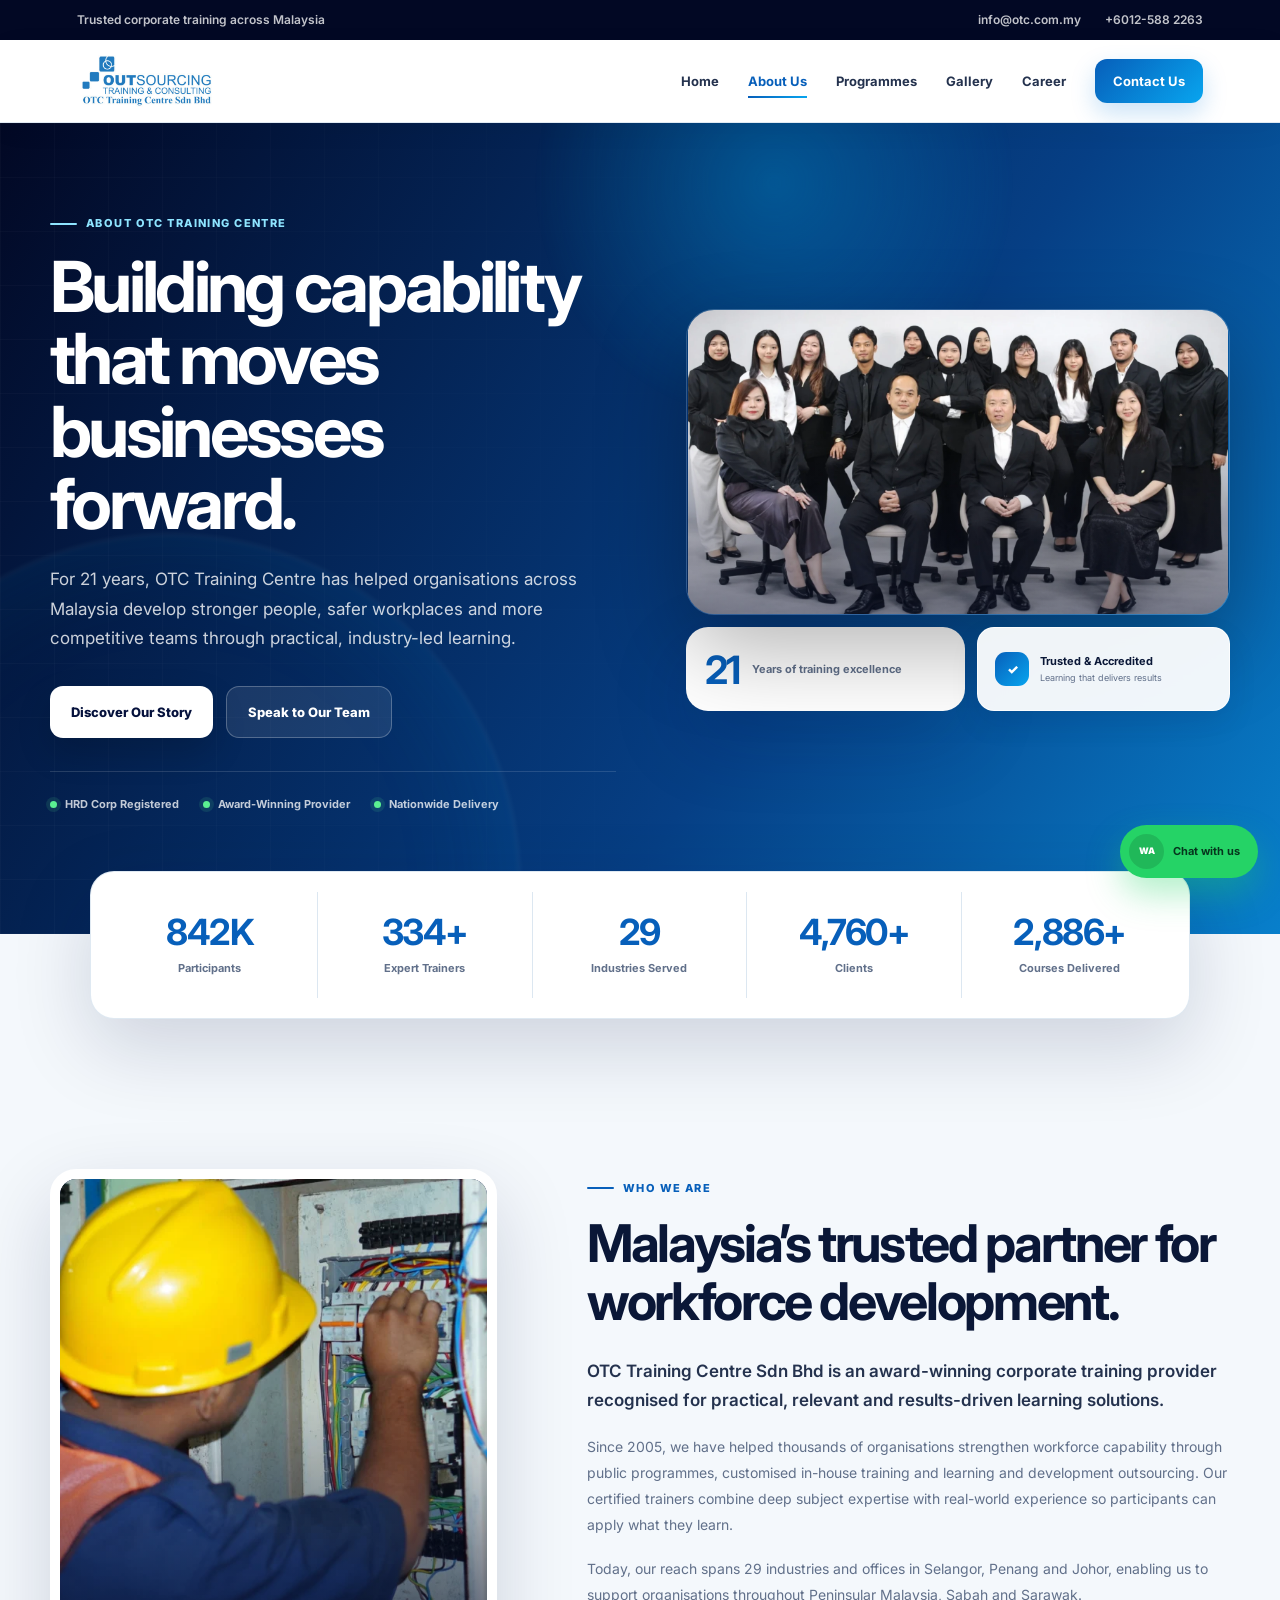
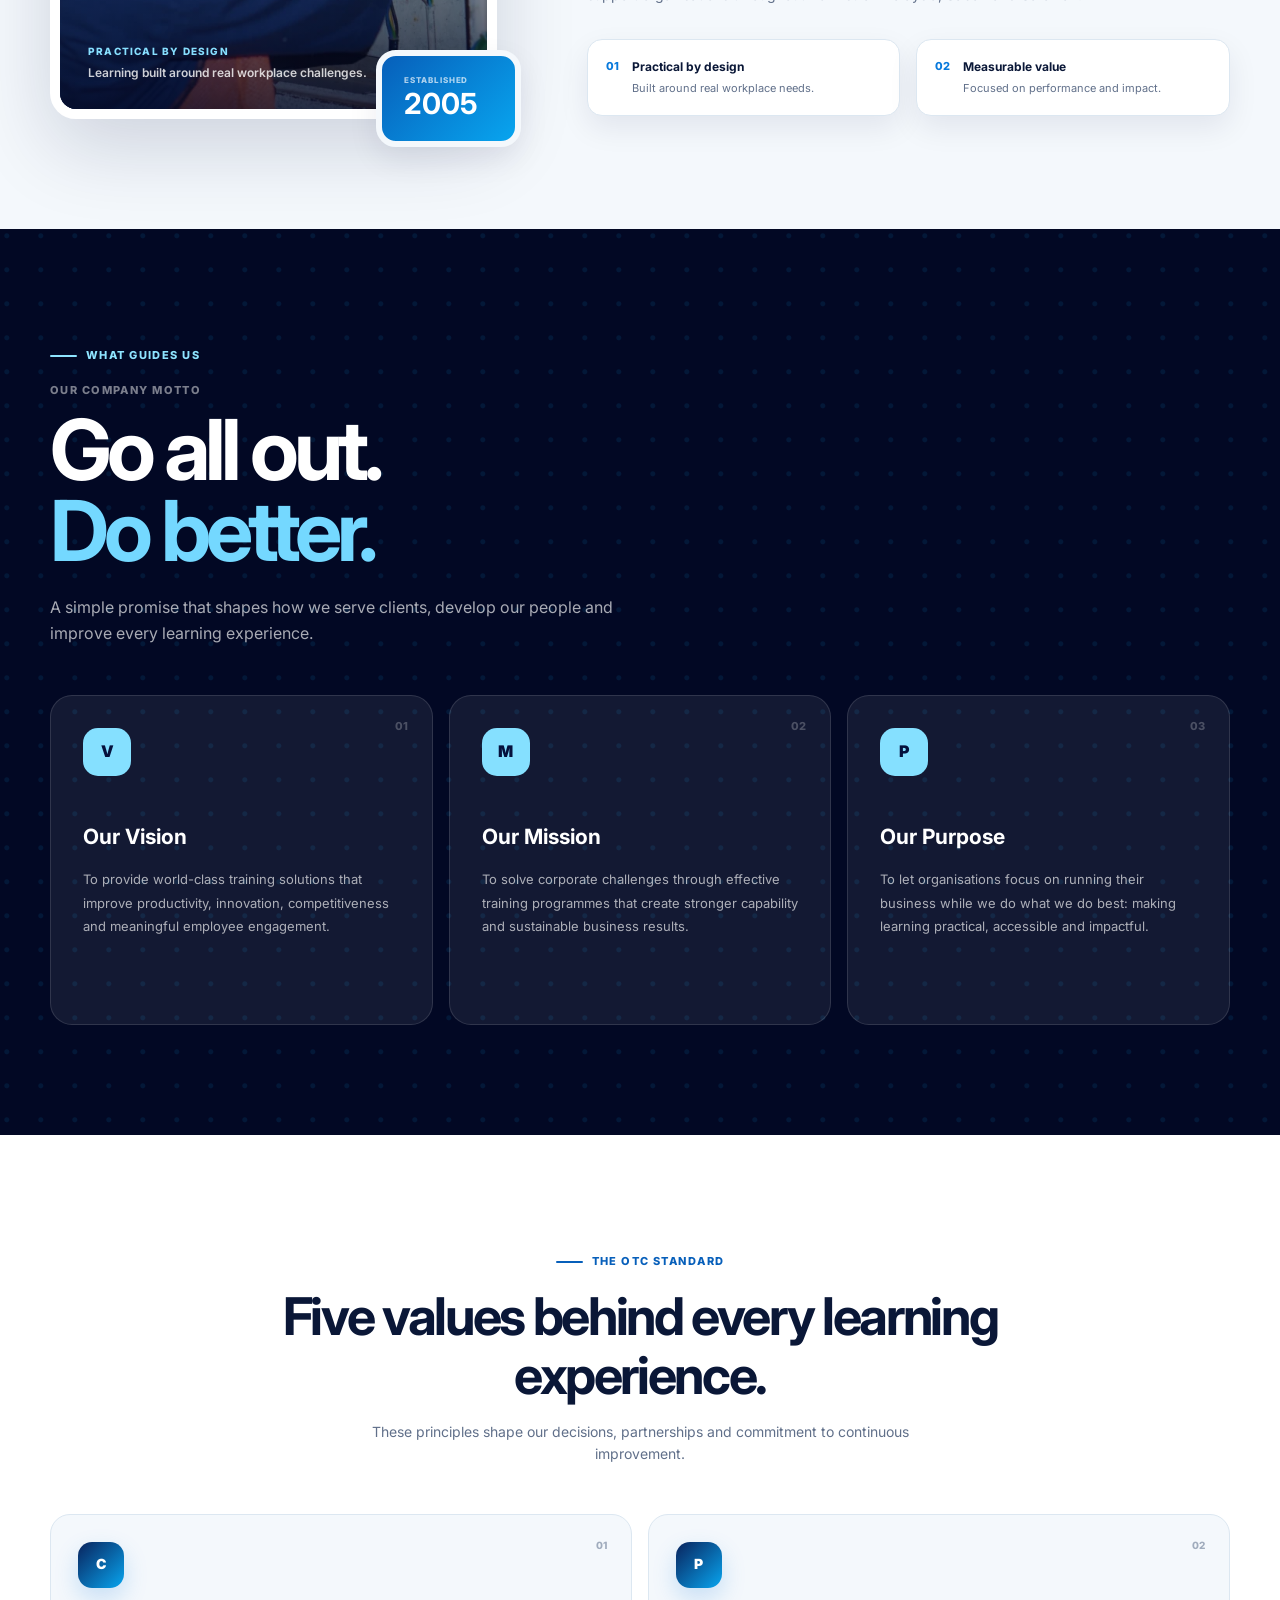
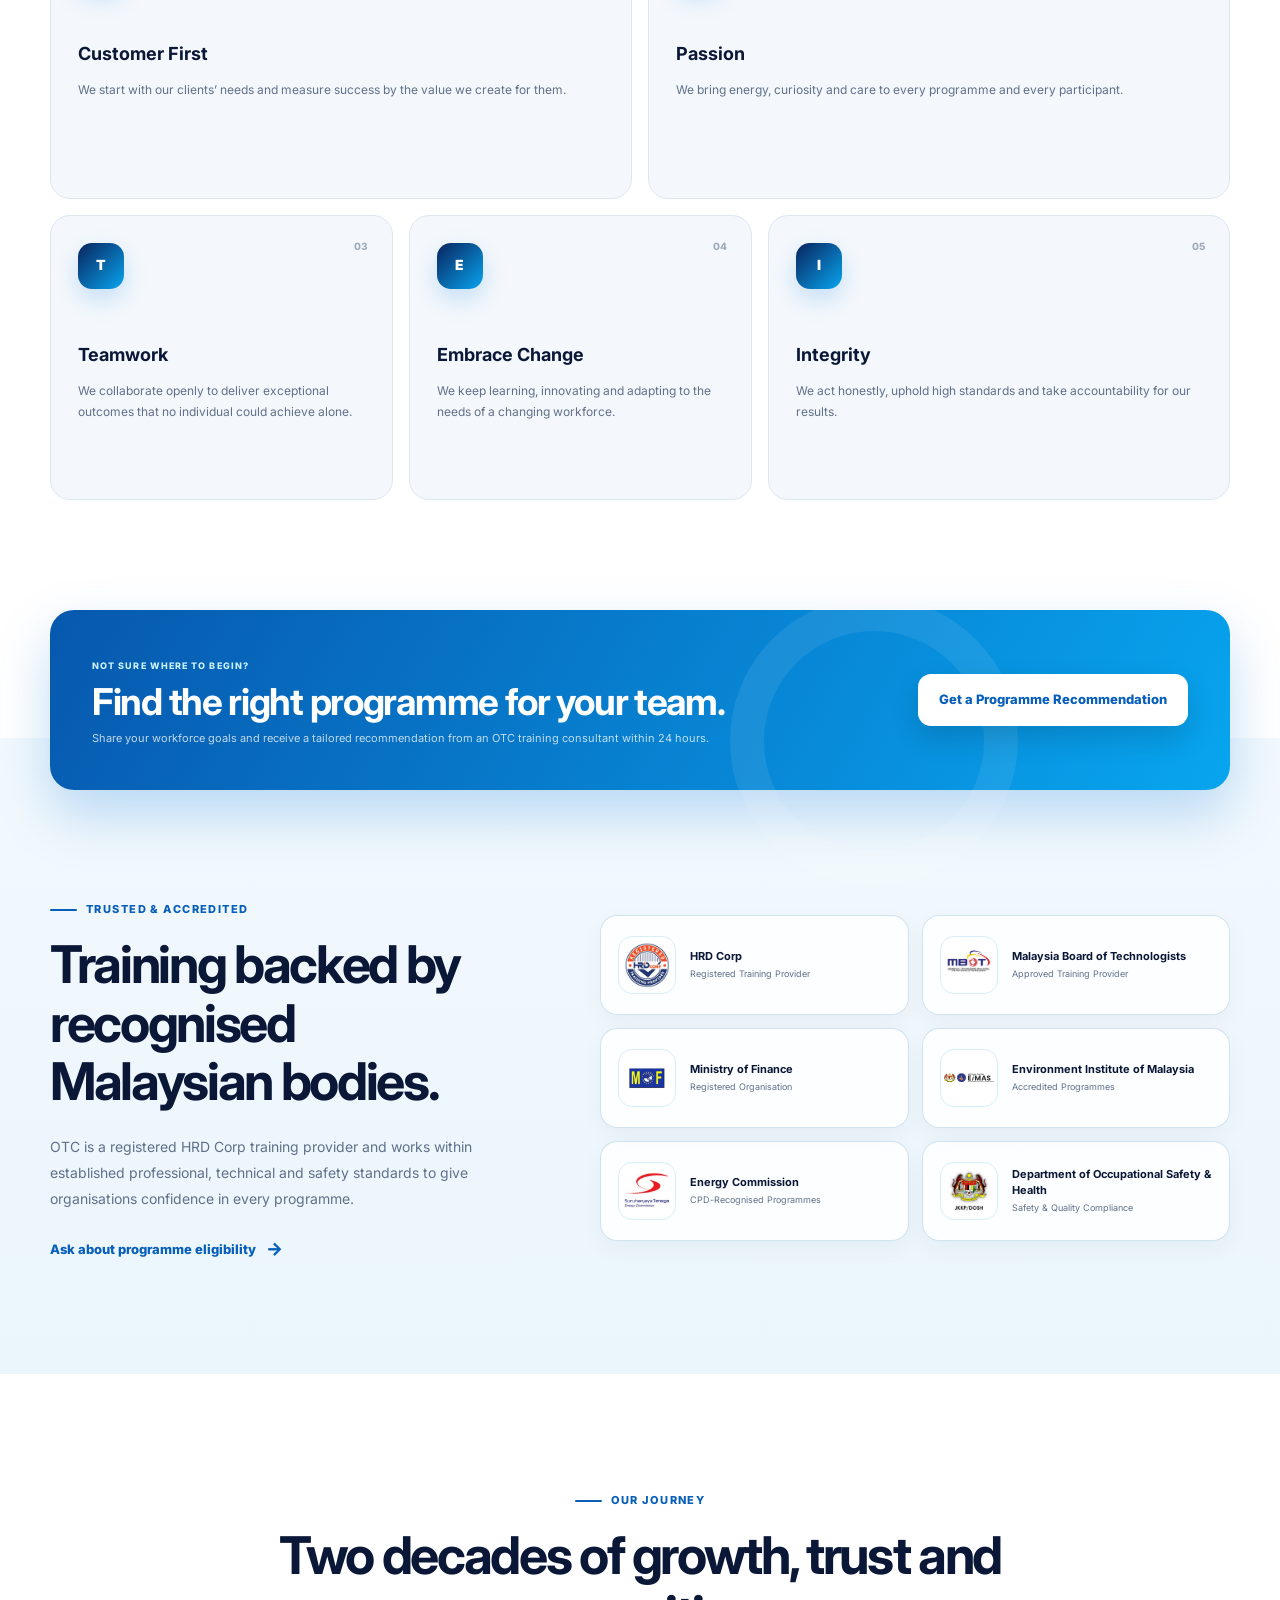
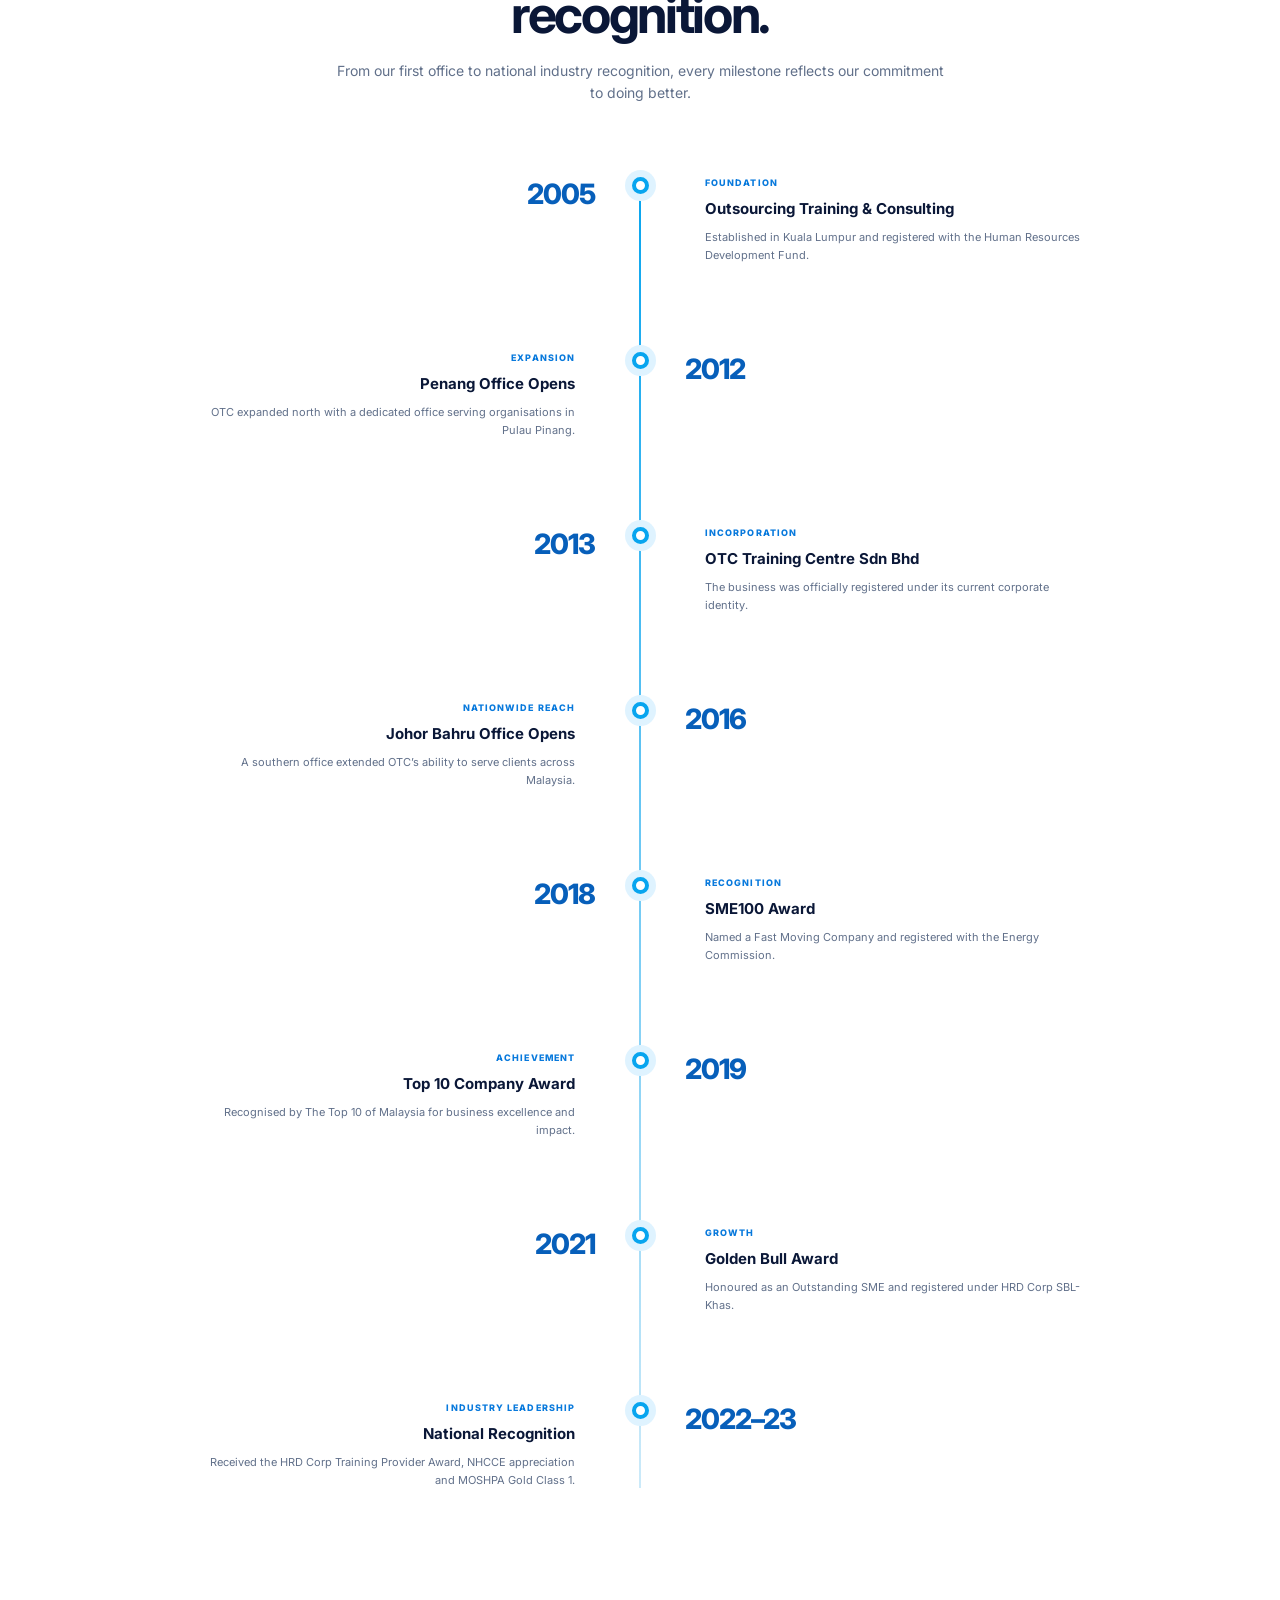
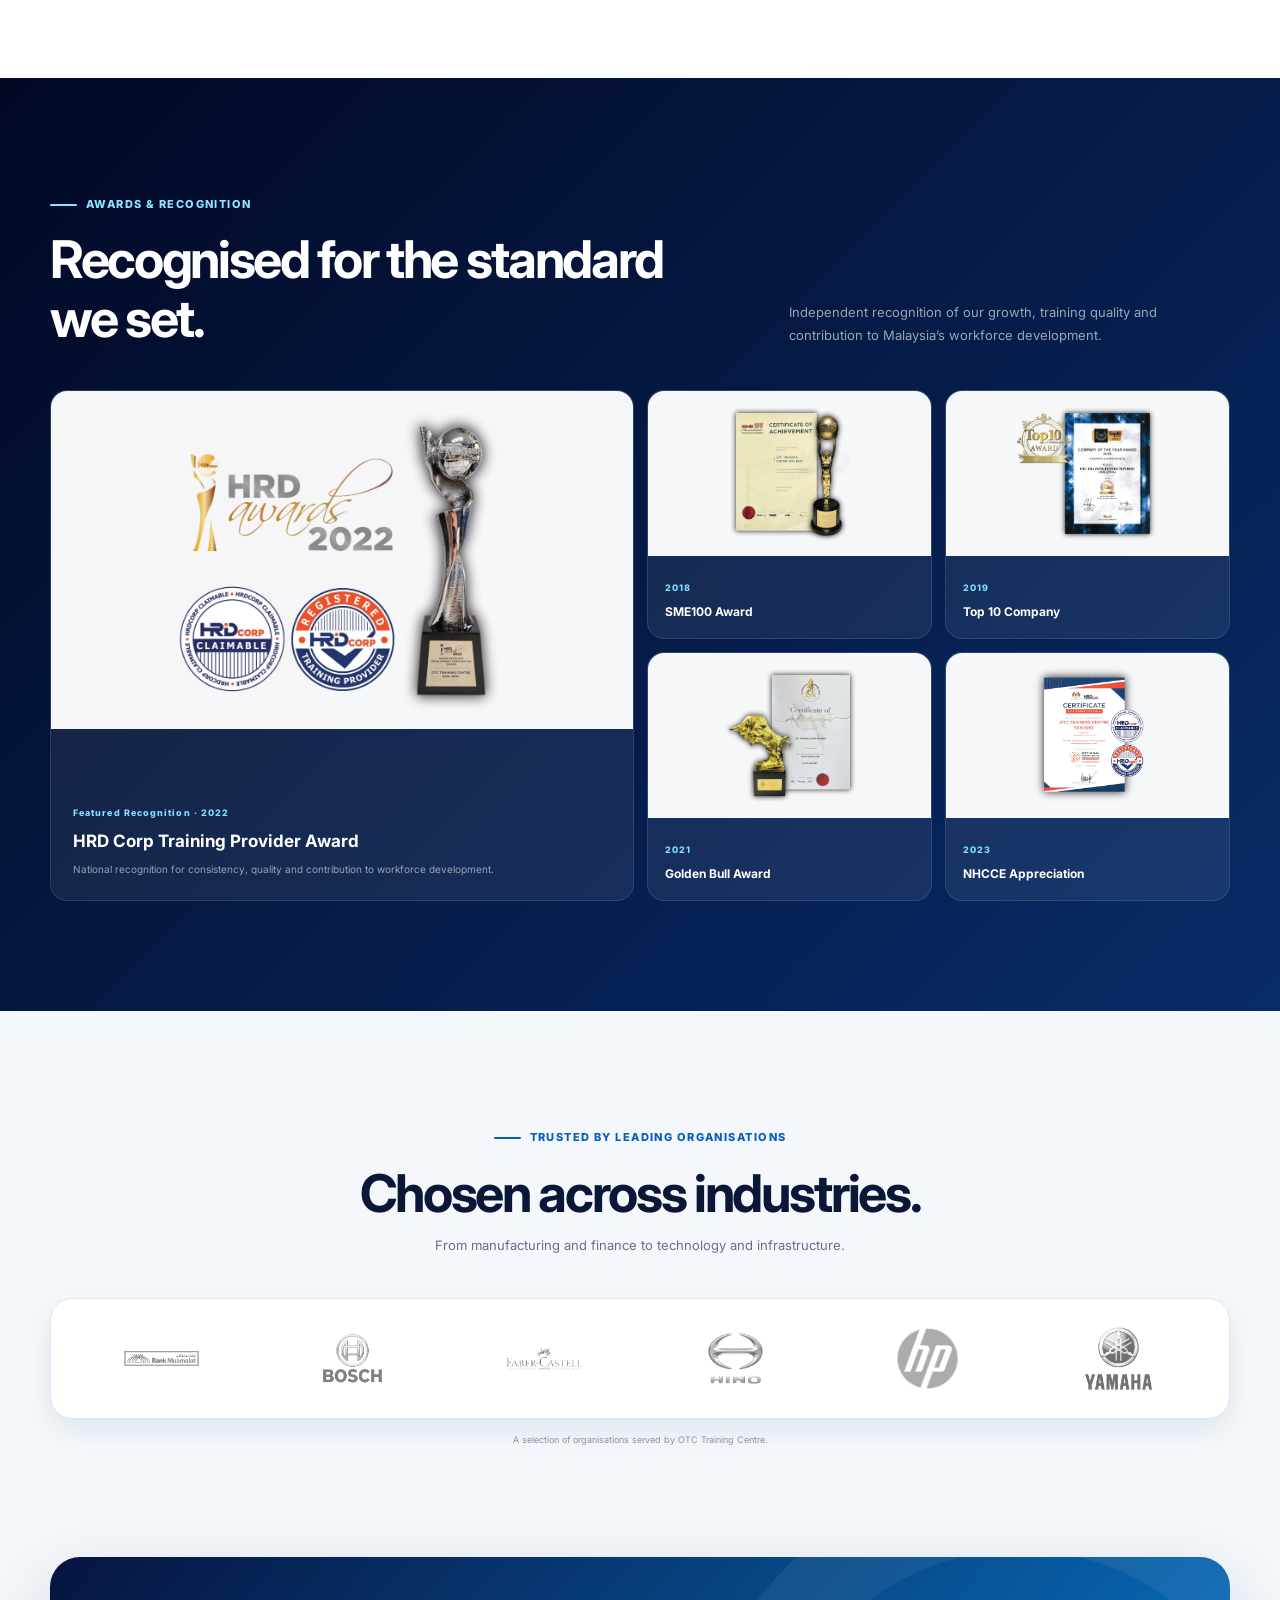
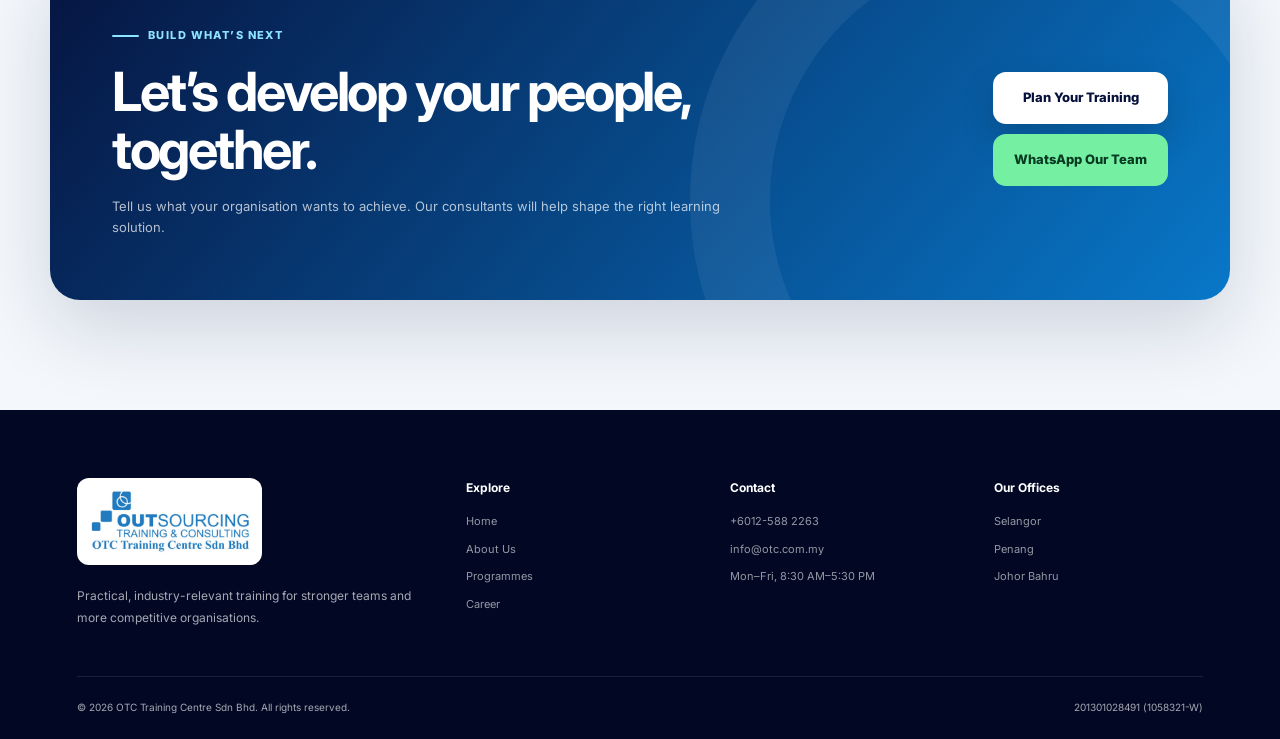
==== otc-about-page/index.html @ bb74e0a4 "Build OTC About page and upgrade Contact page" ====
<!DOCTYPE html>
<html lang="en">
<head>
  <meta charset="UTF-8" />
  <meta name="viewport" content="width=device-width, initial-scale=1.0" />
  <title>About OTC Training Centre | 21 Years of Training Excellence</title>
  <meta
    name="description"
    content="Discover OTC Training Centre Sdn Bhd, an award-winning Malaysian corporate training provider with 21 years of experience, 842K participants and HRD Corp claimable programmes."
  />
  <link rel="preconnect" href="https://fonts.googleapis.com" />
  <link rel="preconnect" href="https://fonts.gstatic.com" crossorigin />
  <link href="https://fonts.googleapis.com/css2?family=Inter:wght@400;500;600;700;800&display=swap" rel="stylesheet" />
  <link rel="stylesheet" href="style.css" />
  <script type="application/ld+json">
    {
      "@context": "https://schema.org",
      "@type": "Organization",
      "name": "OTC Training Centre Sdn Bhd",
      "url": "https://otc.com.my/",
      "email": "info@otc.com.my",
      "telephone": "+60125882263",
      "foundingDate": "2005",
      "areaServed": "Malaysia",
      "description": "Corporate training provider offering professional, technical, safety, leadership and workforce development programmes."
    }
  </script>
</head>
<body>
  <a class="skip-link" href="#main-content">Skip to main content</a>

  <header class="topbar">
    <p>Trusted corporate training across Malaysia</p>
    <div class="topbar-links">
      <a href="mailto:info@otc.com.my">info@otc.com.my</a>
      <a href="tel:+60125882263">+6012-588 2263</a>
    </div>
  </header>

  <nav class="navbar" aria-label="Primary navigation">
    <a class="brand" href="#" aria-label="OTC Training Centre home">
      <img src="assets/otc-logo.png" alt="OTC Training Centre" />
    </a>

    <button
      class="menu-toggle"
      id="menuToggle"
      type="button"
      aria-expanded="false"
      aria-controls="navLinks"
      aria-label="Open navigation"
    >
      <span></span><span></span><span></span>
    </button>

    <ul class="nav-links" id="navLinks">
      <li><a href="#">Home</a></li>
      <li><a class="active" href="#main-content">About Us</a></li>
      <li><a href="#">Programmes</a></li>
      <li><a href="#">Gallery</a></li>
      <li><a href="#">Career</a></li>
      <li><a class="nav-cta" href="../otc-contact-page/index.html">Contact Us</a></li>
    </ul>
  </nav>

  <main id="main-content">
    <section class="hero">
      <div class="hero-glow hero-glow-one"></div>
      <div class="hero-glow hero-glow-two"></div>

      <div class="hero-inner">
        <div class="hero-copy reveal">
          <span class="eyebrow eyebrow-light">About OTC Training Centre</span>
          <h1>Building capability that moves businesses forward.</h1>
          <p>
            For 21 years, OTC Training Centre has helped organisations across
            Malaysia develop stronger people, safer workplaces and more
            competitive teams through practical, industry-led learning.
          </p>
          <div class="hero-actions">
            <a class="button button-light" href="#our-story">Discover Our Story</a>
            <a class="button button-ghost" href="../otc-contact-page/index.html#contact">Speak to Our Team</a>
          </div>
          <div class="hero-trust">
            <span><i></i> HRD Corp Registered</span>
            <span><i></i> Award-Winning Provider</span>
            <span><i></i> Nationwide Delivery</span>
          </div>
        </div>

        <div class="hero-visual reveal">
          <div class="hero-image">
            <img
              src="assets/about-hero.webp"
              alt="OTC Training Centre team"
              width="1536"
              height="864"
              fetchpriority="high"
            />
          </div>
          <div class="experience-card">
            <strong>21</strong>
            <span>Years of training excellence</span>
          </div>
          <div class="quality-card">
            <span class="quality-icon" aria-hidden="true">&#10003;</span>
            <div><strong>Trusted &amp; Accredited</strong><small>Learning that delivers results</small></div>
          </div>
        </div>
      </div>
    </section>

    <section class="stats" aria-label="OTC Training Centre statistics">
      <article class="stat reveal">
        <strong data-target="842" data-suffix="K">842K</strong>
        <span>Participants</span>
      </article>
      <article class="stat reveal">
        <strong data-target="334" data-suffix="+">334+</strong>
        <span>Expert Trainers</span>
      </article>
      <article class="stat reveal">
        <strong data-target="29" data-suffix="">29</strong>
        <span>Industries Served</span>
      </article>
      <article class="stat reveal">
        <strong data-target="4760" data-suffix="+">4,760+</strong>
        <span>Clients</span>
      </article>
      <article class="stat reveal">
        <strong data-target="2886" data-suffix="+">2,886+</strong>
        <span>Courses Delivered</span>
      </article>
    </section>

    <section class="story section" id="our-story">
      <div class="section-shell story-grid">
        <div class="story-visual reveal">
          <figure class="story-photo">
            <img
              src="assets/training-practical.webp"
              alt="Practical technical learning in an industrial electrical environment"
              width="1024"
              height="683"
              loading="lazy"
              decoding="async"
            />
            <figcaption>
              <span>Practical by design</span>
              Learning built around real workplace challenges.
            </figcaption>
          </figure>
          <div class="story-since">
            <span>Established</span>
            <strong>2005</strong>
          </div>
        </div>

        <div class="story-copy reveal">
          <span class="eyebrow">Who we are</span>
          <h2>Malaysia&rsquo;s trusted partner for workforce development.</h2>
          <p class="lead">
            OTC Training Centre Sdn Bhd is an award-winning corporate training
            provider recognised for practical, relevant and results-driven
            learning solutions.
          </p>
          <p>
            Since 2005, we have helped thousands of organisations strengthen
            workforce capability through public programmes, customised
            in-house training and learning and development outsourcing.
            Our certified trainers combine deep subject expertise with
            real-world experience so participants can apply what they learn.
          </p>
          <p>
            Today, our reach spans 29 industries and offices in Selangor,
            Penang and Johor, enabling us to support organisations throughout
            Peninsular Malaysia, Sabah and Sarawak.
          </p>
          <div class="story-points">
            <div><span>01</span><p><strong>Practical by design</strong>Built around real workplace needs.</p></div>
            <div><span>02</span><p><strong>Measurable value</strong>Focused on performance and impact.</p></div>
          </div>
        </div>
      </div>
    </section>

    <section class="purpose section">
      <div class="purpose-pattern"></div>
      <div class="section-shell">
        <div class="purpose-heading reveal">
          <span class="eyebrow eyebrow-light">What guides us</span>
          <p class="motto-label">Our company motto</p>
          <h2>Go all out.<br /><span>Do better.</span></h2>
          <p>
            A simple promise that shapes how we serve clients, develop our
            people and improve every learning experience.
          </p>
        </div>

        <div class="purpose-cards">
          <article class="purpose-card reveal">
            <span class="purpose-number">01</span>
            <div class="purpose-icon">V</div>
            <h3>Our Vision</h3>
            <p>
              To provide world-class training solutions that improve
              productivity, innovation, competitiveness and meaningful
              employee engagement.
            </p>
          </article>
          <article class="purpose-card reveal">
            <span class="purpose-number">02</span>
            <div class="purpose-icon">M</div>
            <h3>Our Mission</h3>
            <p>
              To solve corporate challenges through effective training
              programmes that create stronger capability and sustainable
              business results.
            </p>
          </article>
          <article class="purpose-card reveal">
            <span class="purpose-number">03</span>
            <div class="purpose-icon">P</div>
            <h3>Our Purpose</h3>
            <p>
              To let organisations focus on running their business while we
              do what we do best: making learning practical, accessible and
              impactful.
            </p>
          </article>
        </div>
      </div>
    </section>

    <section class="values section">
      <div class="section-shell">
        <div class="section-heading reveal">
          <span class="eyebrow">The OTC standard</span>
          <h2>Five values behind every learning experience.</h2>
          <p>These principles shape our decisions, partnerships and commitment to continuous improvement.</p>
        </div>

        <div class="values-grid">
          <article class="value-card reveal">
            <span class="value-index">01</span>
            <div class="value-symbol">C</div>
            <h3>Customer First</h3>
            <p>We start with our clients&rsquo; needs and measure success by the value we create for them.</p>
          </article>
          <article class="value-card reveal">
            <span class="value-index">02</span>
            <div class="value-symbol">P</div>
            <h3>Passion</h3>
            <p>We bring energy, curiosity and care to every programme and every participant.</p>
          </article>
          <article class="value-card reveal">
            <span class="value-index">03</span>
            <div class="value-symbol">T</div>
            <h3>Teamwork</h3>
            <p>We collaborate openly to deliver exceptional outcomes that no individual could achieve alone.</p>
          </article>
          <article class="value-card reveal">
            <span class="value-index">04</span>
            <div class="value-symbol">E</div>
            <h3>Embrace Change</h3>
            <p>We keep learning, innovating and adapting to the needs of a changing workforce.</p>
          </article>
          <article class="value-card reveal">
            <span class="value-index">05</span>
            <div class="value-symbol">I</div>
            <h3>Integrity</h3>
            <p>We act honestly, uphold high standards and take accountability for our results.</p>
          </article>
        </div>
      </div>
    </section>

    <section class="mid-cta">
      <div class="section-shell mid-cta-inner reveal">
        <div class="mid-cta-copy">
          <span class="mid-cta-kicker">Not sure where to begin?</span>
          <h2>Find the right programme for your team.</h2>
          <p>Share your workforce goals and receive a tailored recommendation from an OTC training consultant within 24 hours.</p>
        </div>
        <a class="button button-blue" href="../otc-contact-page/index.html#contact">Get a Programme Recommendation</a>
      </div>
    </section>

    <section class="accreditations section">
      <div class="section-shell accreditation-grid">
        <div class="accreditation-copy reveal">
          <span class="eyebrow">Trusted &amp; accredited</span>
          <h2>Training backed by recognised Malaysian bodies.</h2>
          <p>
            OTC is a registered HRD Corp training provider and works within
            established professional, technical and safety standards to give
            organisations confidence in every programme.
          </p>
          <a class="text-link" href="../otc-contact-page/index.html#contact">Ask about programme eligibility <span>&rarr;</span></a>
        </div>

        <div class="accreditation-list reveal">
          <article><img src="assets/accreditation-2.jpeg" alt="HRD Corp Registered Training Provider" width="150" height="150" loading="lazy" /><div><strong>HRD Corp</strong><small>Registered Training Provider</small></div></article>
          <article><img src="assets/accreditation-1.png" alt="Malaysia Board of Technologists" width="225" height="225" loading="lazy" /><div><strong>Malaysia Board of Technologists</strong><small>Approved Training Provider</small></div></article>
          <article><img src="assets/accreditation-mof.jpg" alt="Ministry of Finance Malaysia" width="300" height="300" loading="lazy" /><div><strong>Ministry of Finance</strong><small>Registered Organisation</small></div></article>
          <article><img src="assets/accreditation-eimas.svg" alt="Environment Institute of Malaysia" width="540" height="130" loading="lazy" /><div><strong>Environment Institute of Malaysia</strong><small>Accredited Programmes</small></div></article>
          <article><img src="assets/accreditation-4.png" alt="Suruhanjaya Tenaga Energy Commission" width="150" height="150" loading="lazy" /><div><strong>Energy Commission</strong><small>CPD-Recognised Programmes</small></div></article>
          <article><img src="assets/accreditation-5.jpeg" alt="Department of Occupational Safety and Health" width="180" height="180" loading="lazy" /><div><strong>Department of Occupational Safety &amp; Health</strong><small>Safety &amp; Quality Compliance</small></div></article>
        </div>
      </div>
    </section>

    <section class="timeline-section section">
      <div class="section-shell">
        <div class="section-heading reveal">
          <span class="eyebrow">Our journey</span>
          <h2>Two decades of growth, trust and recognition.</h2>
          <p>From our first office to national industry recognition, every milestone reflects our commitment to doing better.</p>
        </div>

        <div class="timeline">
          <article class="timeline-item reveal">
            <div class="timeline-year">2005</div>
            <div class="timeline-dot"></div>
            <div class="timeline-card"><span>Foundation</span><h3>Outsourcing Training &amp; Consulting</h3><p>Established in Kuala Lumpur and registered with the Human Resources Development Fund.</p></div>
          </article>
          <article class="timeline-item reveal">
            <div class="timeline-year">2012</div>
            <div class="timeline-dot"></div>
            <div class="timeline-card"><span>Expansion</span><h3>Penang Office Opens</h3><p>OTC expanded north with a dedicated office serving organisations in Pulau Pinang.</p></div>
          </article>
          <article class="timeline-item reveal">
            <div class="timeline-year">2013</div>
            <div class="timeline-dot"></div>
            <div class="timeline-card"><span>Incorporation</span><h3>OTC Training Centre Sdn Bhd</h3><p>The business was officially registered under its current corporate identity.</p></div>
          </article>
          <article class="timeline-item reveal">
            <div class="timeline-year">2016</div>
            <div class="timeline-dot"></div>
            <div class="timeline-card"><span>Nationwide Reach</span><h3>Johor Bahru Office Opens</h3><p>A southern office extended OTC&rsquo;s ability to serve clients across Malaysia.</p></div>
          </article>
          <article class="timeline-item reveal">
            <div class="timeline-year">2018</div>
            <div class="timeline-dot"></div>
            <div class="timeline-card"><span>Recognition</span><h3>SME100 Award</h3><p>Named a Fast Moving Company and registered with the Energy Commission.</p></div>
          </article>
          <article class="timeline-item reveal">
            <div class="timeline-year">2019</div>
            <div class="timeline-dot"></div>
            <div class="timeline-card"><span>Achievement</span><h3>Top 10 Company Award</h3><p>Recognised by The Top 10 of Malaysia for business excellence and impact.</p></div>
          </article>
          <article class="timeline-item reveal">
            <div class="timeline-year">2021</div>
            <div class="timeline-dot"></div>
            <div class="timeline-card"><span>Growth</span><h3>Golden Bull Award</h3><p>Honoured as an Outstanding SME and registered under HRD Corp SBL-Khas.</p></div>
          </article>
          <article class="timeline-item reveal">
            <div class="timeline-year">2022–23</div>
            <div class="timeline-dot"></div>
            <div class="timeline-card"><span>Industry Leadership</span><h3>National Recognition</h3><p>Received the HRD Corp Training Provider Award, NHCCE appreciation and MOSHPA Gold Class 1.</p></div>
          </article>
        </div>
      </div>
    </section>

    <section class="awards section">
      <div class="section-shell">
        <div class="awards-heading reveal">
          <div>
            <span class="eyebrow eyebrow-light">Awards &amp; recognition</span>
            <h2>Recognised for the standard we set.</h2>
          </div>
          <p>Independent recognition of our growth, training quality and contribution to Malaysia&rsquo;s workforce development.</p>
        </div>

        <div class="awards-grid">
          <article class="award-card award-featured reveal"><img src="assets/award-hrd.webp" alt="HRD Corp Training Provider Award received by OTC in 2022" width="768" height="721" loading="lazy" decoding="async" /><div><span>Featured Recognition · 2022</span><h3>HRD Corp Training Provider Award</h3><p>National recognition for consistency, quality and contribution to workforce development.</p></div></article>
          <article class="award-card reveal"><img src="assets/award-sme100.webp" alt="SME100 Award received by OTC in 2018" width="768" height="756" loading="lazy" decoding="async" /><div><span>2018</span><h3>SME100 Award</h3></div></article>
          <article class="award-card reveal"><img src="assets/award-top10.webp" alt="Top 10 Company of the Year Award received by OTC in 2019" width="768" height="743" loading="lazy" decoding="async" /><div><span>2019</span><h3>Top 10 Company</h3></div></article>
          <article class="award-card reveal"><img src="assets/award-golden-bull.webp" alt="Golden Bull Award received by OTC in 2021" width="768" height="761" loading="lazy" decoding="async" /><div><span>2021</span><h3>Golden Bull Award</h3></div></article>
          <article class="award-card reveal"><img src="assets/award-appreciation.webp" alt="HRD Corp Certificate of Appreciation received by OTC in 2023" width="768" height="768" loading="lazy" decoding="async" /><div><span>2023</span><h3>NHCCE Appreciation</h3></div></article>
        </div>
      </div>
    </section>

    <section class="clients section">
      <div class="section-shell">
        <div class="client-heading reveal">
          <span class="eyebrow">Trusted by leading organisations</span>
          <h2>Chosen across industries.</h2>
          <p>From manufacturing and finance to technology and infrastructure.</p>
        </div>
        <div class="client-logos reveal">
          <img src="assets/client-bank-muamalat.png" alt="Bank Muamalat" loading="lazy" />
          <img src="assets/client-bosch.png" alt="Bosch" loading="lazy" />
          <img src="assets/client-faber-castell.png" alt="Faber-Castell" loading="lazy" />
          <img src="assets/client-hino.png" alt="Hino" loading="lazy" />
          <img src="assets/client-hp.png" alt="HP" loading="lazy" />
          <img src="assets/client-yamaha.png" alt="Yamaha" loading="lazy" />
        </div>
        <p class="client-note">A selection of organisations served by OTC Training Centre.</p>
      </div>
    </section>

    <section class="cta section">
      <div class="section-shell">
        <div class="cta-card reveal">
          <div>
            <span class="eyebrow eyebrow-light">Build what&rsquo;s next</span>
            <h2>Let&rsquo;s develop your people, together.</h2>
            <p>Tell us what your organisation wants to achieve. Our consultants will help shape the right learning solution.</p>
          </div>
          <div class="cta-actions">
            <a class="button button-light" href="../otc-contact-page/index.html#contact">Plan Your Training</a>
            <a class="button button-whatsapp" href="https://wa.me/60125882263?text=Hi%20OTC%2C%20I%20would%20like%20to%20discuss%20training%20for%20my%20team." target="_blank" rel="noopener noreferrer">WhatsApp Our Team</a>
          </div>
        </div>
      </div>
    </section>
  </main>

  <footer class="footer">
    <div class="footer-main">
      <div class="footer-brand">
        <img src="assets/otc-logo.png" alt="OTC Training Centre" />
        <p>Practical, industry-relevant training for stronger teams and more competitive organisations.</p>
      </div>
      <div class="footer-column"><h3>Explore</h3><a href="#">Home</a><a href="#our-story">About Us</a><a href="#">Programmes</a><a href="#">Career</a></div>
      <div class="footer-column"><h3>Contact</h3><a href="tel:+60125882263">+6012-588 2263</a><a href="mailto:info@otc.com.my">info@otc.com.my</a><p>Mon–Fri, 8:30 AM–5:30 PM</p></div>
      <div class="footer-column"><h3>Our Offices</h3><p>Selangor</p><p>Penang</p><p>Johor Bahru</p></div>
    </div>
    <div class="footer-bottom">
      <p>&copy; <span id="currentYear"></span> OTC Training Centre Sdn Bhd. All rights reserved.</p>
      <p>201301028491 (1058321-W)</p>
    </div>
  </footer>

  <a
    class="floating-whatsapp"
    href="https://wa.me/60125882263?text=Hi%20OTC%2C%20I%20would%20like%20to%20learn%20more%20about%20your%20training%20programmes."
    target="_blank"
    rel="noopener noreferrer"
    aria-label="Chat with OTC Training Centre on WhatsApp"
  >
    <span aria-hidden="true">WA</span>
    <strong>Chat with us</strong>
  </a>

  <button
    class="back-to-top"
    id="backToTop"
    type="button"
    aria-label="Back to top"
    title="Back to top"
  >
    <span aria-hidden="true">&uarr;</span>
    <strong>Back to top</strong>
  </button>

  <script src="script.js"></script>
</body>
</html>
---- otc-about-page/style.css ----
:root {
  --navy-950: #020824;
  --navy-900: #05113c;
  --navy-800: #09235d;
  --blue-700: #075fba;
  --blue-600: #0879dc;
  --blue-500: #08a5ef;
  --blue-100: #dff3ff;
  --blue-50: #eff9ff;
  --ink: #0a1737;
  --muted: #61708a;
  --line: #dce7f1;
  --surface: #f4f8fc;
  --white: #ffffff;
  --green: #25d366;
  --shadow-sm: 0 12px 30px rgba(5, 17, 60, 0.08);
  --shadow-lg: 0 28px 80px rgba(5, 17, 60, 0.16);
  --radius-sm: 14px;
  --radius-md: 22px;
  --radius-lg: 32px;
}

* { box-sizing: border-box; margin: 0; padding: 0; }
html { scroll-behavior: smooth; scroll-padding-top: 92px; }
body { min-height: 100vh; overflow-x: hidden; color: var(--ink); background: var(--surface); font-family: "Inter", Arial, sans-serif; line-height: 1.6; }
img { display: block; max-width: 100%; }
a { color: inherit; }
button { font: inherit; }
::selection { color: var(--white); background: var(--blue-600); }
:focus-visible { outline: 3px solid rgba(8, 165, 239, 0.55); outline-offset: 3px; }

.skip-link { position: fixed; top: 10px; left: 10px; z-index: 999; padding: 10px 14px; color: var(--white); background: var(--navy-900); border-radius: 10px; text-decoration: none; transform: translateY(-150%); }
.skip-link:focus { transform: translateY(0); }
.section { padding: 110px 20px; }
.section-shell { width: min(1180px, 100%); margin: 0 auto; }

.topbar { min-height: 40px; padding: 8px max(6vw, 20px); display: flex; align-items: center; justify-content: space-between; gap: 20px; color: rgba(255,255,255,.76); background: var(--navy-950); font-size: 12px; font-weight: 600; }
.topbar-links { display: flex; gap: 24px; }
.topbar a { text-decoration: none; transition: color .2s ease; }
.topbar a:hover { color: #7ddcff; }

.navbar { position: sticky; top: 0; z-index: 100; min-height: 82px; padding: 12px max(6vw, 20px); display: flex; align-items: center; justify-content: space-between; background: rgba(255,255,255,.94); border-bottom: 1px solid rgba(220,231,241,.85); box-shadow: 0 7px 30px rgba(5,17,60,.04); backdrop-filter: blur(18px); }
.brand { flex: 0 0 auto; width: 176px; }
.brand img { width: 100%; height: 58px; object-fit: contain; object-position: left center; }
.nav-links { display: flex; align-items: center; gap: 29px; list-style: none; }
.nav-links a { position: relative; color: #24324e; font-size: 13px; font-weight: 700; text-decoration: none; transition: color .2s ease; }
.nav-links a:not(.nav-cta)::after { content: ""; position: absolute; right: 0; bottom: -9px; left: 0; height: 2px; background: linear-gradient(90deg, var(--blue-700), var(--blue-500)); transform: scaleX(0); transition: transform .22s ease; }
.nav-links a:hover, .nav-links a.active { color: var(--blue-700); }
.nav-links a:hover::after, .nav-links a.active::after { transform: scaleX(1); }
.nav-links .nav-cta { min-height: 44px; padding: 11px 18px; display: inline-flex; align-items: center; color: var(--white); background: linear-gradient(135deg, var(--blue-700), var(--blue-500)); border-radius: 12px; box-shadow: 0 10px 24px rgba(8,121,220,.22); }
.menu-toggle { display: none; width: 45px; height: 45px; padding: 10px; background: var(--blue-50); border: 1px solid #d9effd; border-radius: 13px; cursor: pointer; }
.menu-toggle span { display: block; height: 2px; margin: 5px 1px; background: var(--navy-900); border-radius: 3px; transition: transform .2s ease, opacity .2s ease; }
.menu-toggle.open span:first-child { transform: translateY(7px) rotate(45deg); }
.menu-toggle.open span:nth-child(2) { opacity: 0; }
.menu-toggle.open span:last-child { transform: translateY(-7px) rotate(-45deg); }

.hero { position: relative; min-height: 690px; padding: 84px 20px 120px; display: grid; align-items: center; overflow: hidden; color: var(--white); background: linear-gradient(122deg, var(--navy-950) 0%, #063f85 62%, #087fcb 100%); }
.hero::before { content: ""; position: absolute; inset: 0; opacity: .12; background-image: linear-gradient(rgba(255,255,255,.2) 1px, transparent 1px), linear-gradient(90deg, rgba(255,255,255,.2) 1px, transparent 1px); background-size: 54px 54px; mask-image: linear-gradient(to right, black, transparent 62%); }
.hero-glow { position: absolute; border-radius: 50%; filter: blur(2px); }
.hero-glow-one { top: -190px; right: 20%; width: 500px; height: 500px; background: radial-gradient(circle, rgba(0,187,255,.28), transparent 68%); }
.hero-glow-two { bottom: -300px; left: -180px; width: 700px; height: 700px; border: 1px solid rgba(255,255,255,.12); box-shadow: inset 0 0 120px rgba(8,165,239,.12); }
.hero-inner { position: relative; z-index: 2; width: min(1180px, 100%); margin: 0 auto; display: grid; grid-template-columns: 1.02fr .98fr; align-items: center; gap: 70px; }
.eyebrow { display: inline-flex; align-items: center; gap: 9px; margin-bottom: 18px; color: var(--blue-700); font-size: 11px; font-weight: 800; letter-spacing: .13em; text-transform: uppercase; }
.eyebrow::before { content: ""; width: 27px; height: 2px; background: currentColor; border-radius: 99px; }
.eyebrow-light { color: #8ee4ff; }
.hero h1 { max-width: 680px; margin-bottom: 24px; font-size: clamp(45px, 5.5vw, 72px); line-height: 1.03; letter-spacing: -.052em; }
.hero-copy > p { max-width: 610px; color: rgba(255,255,255,.8); font-size: 17px; line-height: 1.75; }
.hero-actions { margin-top: 32px; display: flex; flex-wrap: wrap; gap: 13px; }
.button { min-height: 52px; padding: 14px 21px; display: inline-flex; align-items: center; justify-content: center; border-radius: 13px; font-size: 13px; font-weight: 800; text-decoration: none; transition: transform .22s ease, box-shadow .22s ease, background .22s ease; }
.button:hover { transform: translateY(-3px); }
.button-light { color: var(--navy-900); background: var(--white); box-shadow: 0 15px 34px rgba(0,0,0,.16); }
.button-ghost { color: var(--white); background: rgba(255,255,255,.09); border: 1px solid rgba(255,255,255,.25); }
.hero-trust { margin-top: 33px; padding-top: 24px; display: flex; flex-wrap: wrap; gap: 16px 24px; border-top: 1px solid rgba(255,255,255,.12); }
.hero-trust span { display: flex; align-items: center; gap: 8px; color: rgba(255,255,255,.76); font-size: 11px; font-weight: 700; }
.hero-trust i { width: 7px; height: 7px; background: #5af191; border-radius: 50%; box-shadow: 0 0 0 4px rgba(90,241,145,.11); }
.hero-visual { position: relative; padding: 20px 22px 25px 10px; }
.hero-image { position: relative; overflow: hidden; border: 1px solid rgba(255,255,255,.18); border-radius: 28px; box-shadow: 0 34px 90px rgba(0,0,0,.3); }
.hero-image::after { content: ""; position: absolute; inset: 0; background: linear-gradient(to top, rgba(2,8,36,.45), transparent 55%); }
.hero-image img { width: 100%; height: 490px; object-fit: cover; }
.experience-card { position: absolute; right: -20px; bottom: -20px; width: 168px; min-height: 150px; padding: 22px; display: grid; align-content: center; color: var(--navy-900); background: var(--white); border-radius: 22px; box-shadow: var(--shadow-lg); }
.experience-card strong { color: var(--blue-700); font-size: 52px; line-height: 1; letter-spacing: -.05em; }
.experience-card span { margin-top: 8px; color: var(--muted); font-size: 11px; font-weight: 700; line-height: 1.4; }
.quality-card { position: absolute; top: 4px; left: -26px; min-width: 210px; padding: 15px; display: flex; align-items: center; gap: 11px; color: var(--ink); background: rgba(255,255,255,.94); border: 1px solid rgba(255,255,255,.8); border-radius: 17px; box-shadow: var(--shadow-sm); backdrop-filter: blur(16px); }
.quality-icon { flex: 0 0 auto; width: 34px; height: 34px; display: grid; place-items: center; color: var(--white); background: linear-gradient(135deg, var(--blue-700), var(--blue-500)); border-radius: 11px; font-size: 13px; font-weight: 900; }
.quality-card div { display: grid; }
.quality-card strong { font-size: 11px; }
.quality-card small { color: var(--muted); font-size: 9px; }

.stats { position: relative; z-index: 4; width: min(1100px, calc(100% - 36px)); min-height: 145px; margin: -63px auto 0; padding: 20px 12px; display: grid; grid-template-columns: repeat(5, 1fr); background: var(--white); border: 1px solid rgba(220,231,241,.9); border-radius: 24px; box-shadow: var(--shadow-lg); }
.stat { padding: 20px; display: grid; place-items: center; align-content: center; border-right: 1px solid var(--line); text-align: center; }
.stat:last-child { border-right: 0; }
.stat strong { color: var(--blue-700); font-size: clamp(26px, 3vw, 36px); line-height: 1.15; letter-spacing: -.04em; }
.stat span { margin-top: 7px; color: var(--muted); font-size: 11px; font-weight: 700; }

.story { padding-top: 150px; background: var(--surface); }
.story-grid { display: grid; grid-template-columns: .82fr 1.18fr; align-items: center; gap: 90px; }
.story-visual { position: relative; min-height: 500px; display: grid; place-items: center; }
.story-panel { position: relative; z-index: 3; width: 330px; height: 400px; padding: 45px; display: grid; align-content: center; color: var(--white); background: linear-gradient(145deg, var(--navy-900), var(--blue-700)); border-radius: 180px 180px 28px 28px; box-shadow: var(--shadow-lg); }
.story-panel::before { content: ""; position: absolute; inset: 15px; border: 1px solid rgba(255,255,255,.14); border-radius: inherit; }
.story-panel span { position: relative; color: #90e4ff; font-size: 12px; font-weight: 800; letter-spacing: .14em; text-transform: uppercase; }
.story-panel strong { position: relative; margin: 5px 0 22px; font-size: 75px; line-height: 1; letter-spacing: -.06em; }
.story-panel p { position: relative; color: rgba(255,255,255,.74); font-size: 13px; }
.story-orbit { position: absolute; border: 1px solid rgba(8,121,220,.18); border-radius: 50%; }
.orbit-one { width: 450px; height: 450px; }
.orbit-two { width: 530px; height: 530px; border-style: dashed; }
.story-copy h2, .section-heading h2, .accreditation-copy h2, .awards-heading h2, .client-heading h2 { color: var(--ink); font-size: clamp(34px, 4.2vw, 52px); line-height: 1.12; letter-spacing: -.045em; }
.story-copy .lead { margin-top: 25px; color: #24324e; font-size: 17px; font-weight: 600; line-height: 1.75; }
.story-copy > p:not(.lead) { margin-top: 18px; color: var(--muted); font-size: 14px; line-height: 1.85; }
.story-points { margin-top: 32px; display: grid; grid-template-columns: repeat(2, 1fr); gap: 16px; }
.story-points div { padding: 18px; display: flex; gap: 13px; background: var(--white); border: 1px solid var(--line); border-radius: 15px; box-shadow: var(--shadow-sm); }
.story-points span { flex: 0 0 auto; color: var(--blue-600); font-size: 11px; font-weight: 800; }
.story-points p { color: var(--muted); font-size: 11px; line-height: 1.5; }
.story-points strong { display: block; margin-bottom: 4px; color: var(--ink); font-size: 12px; }

.purpose { position: relative; overflow: hidden; color: var(--white); background: var(--navy-950); }
.purpose-pattern { position: absolute; inset: 0; opacity: .1; background: radial-gradient(circle at 20% 20%, var(--blue-500) 0 2px, transparent 3px); background-size: 34px 34px; }
.purpose .section-shell { position: relative; }
.purpose-heading { max-width: 680px; margin-bottom: 48px; }
.motto-label { margin-bottom: 10px; color: rgba(255,255,255,.48); font-size: 11px; font-weight: 800; letter-spacing: .13em; text-transform: uppercase; }
.purpose-heading h2 { font-size: clamp(50px, 7vw, 84px); line-height: .96; letter-spacing: -.06em; }
.purpose-heading h2 span { color: #74d8ff; }
.purpose-heading > p:last-child { max-width: 570px; margin-top: 24px; color: rgba(255,255,255,.66); }
.purpose-cards { display: grid; grid-template-columns: repeat(3, 1fr); gap: 16px; }
.purpose-card { position: relative; min-height: 330px; padding: 32px; overflow: hidden; background: rgba(255,255,255,.07); border: 1px solid rgba(255,255,255,.12); border-radius: 22px; transition: transform .25s ease, background .25s ease; }
.purpose-card:hover { transform: translateY(-6px); background: rgba(255,255,255,.1); }
.purpose-number { position: absolute; top: 22px; right: 24px; color: rgba(255,255,255,.24); font-size: 11px; font-weight: 800; }
.purpose-icon { width: 48px; height: 48px; margin-bottom: 44px; display: grid; place-items: center; color: var(--navy-900); background: #85e0ff; border-radius: 15px; font-weight: 900; }
.purpose-card h3 { margin-bottom: 15px; font-size: 21px; }
.purpose-card p { color: rgba(255,255,255,.65); font-size: 13px; line-height: 1.8; }

.section-heading { max-width: 730px; margin: 0 auto 48px; text-align: center; }
.section-heading .eyebrow { justify-content: center; }
.section-heading p { max-width: 610px; margin: 16px auto 0; color: var(--muted); font-size: 14px; }
.values { background: var(--white); }
.values-grid { display: grid; grid-template-columns: repeat(10, 1fr); gap: 16px; }
.value-card { position: relative; min-height: 285px; padding: 27px; overflow: hidden; background: var(--surface); border: 1px solid var(--line); border-radius: 20px; transition: transform .25s ease, box-shadow .25s ease, border-color .25s ease; }
.value-card:nth-child(-n+2) { grid-column: span 5; }
.value-card:nth-child(n+3) { grid-column: span 3; }
.value-card:last-child { grid-column: 7 / span 4; }
.value-card:hover { transform: translateY(-6px); border-color: #b5dcf6; box-shadow: var(--shadow-sm); }
.value-index { position: absolute; top: 22px; right: 24px; color: #a0acbd; font-size: 10px; font-weight: 800; }
.value-symbol { width: 46px; height: 46px; margin-bottom: 52px; display: grid; place-items: center; color: var(--white); background: linear-gradient(135deg, var(--navy-800), var(--blue-500)); border-radius: 14px; box-shadow: 0 10px 24px rgba(8,121,220,.2); font-size: 14px; font-weight: 900; }
.value-card h3 { margin-bottom: 11px; font-size: 18px; }
.value-card p { color: var(--muted); font-size: 12px; line-height: 1.75; }

.accreditations { background: linear-gradient(180deg, #f3f9fd, #eaf5fc); }
.accreditation-grid { display: grid; grid-template-columns: .85fr 1.15fr; align-items: center; gap: 85px; }
.accreditation-copy p { margin: 23px 0; color: var(--muted); font-size: 14px; line-height: 1.85; }
.text-link { display: inline-flex; align-items: center; gap: 10px; color: var(--blue-700); font-size: 13px; font-weight: 800; text-decoration: none; }
.text-link span { font-size: 18px; transition: transform .2s ease; }
.text-link:hover span { transform: translateX(4px); }
.accreditation-list { display: grid; grid-template-columns: repeat(2, 1fr); gap: 13px; }
.accreditation-list article { min-height: 100px; padding: 17px; display: flex; align-items: center; gap: 14px; background: rgba(255,255,255,.82); border: 1px solid rgba(203,224,238,.9); border-radius: 17px; box-shadow: 0 8px 24px rgba(5,17,60,.04); }
.accreditation-list article > span { flex: 0 0 auto; width: 50px; height: 50px; display: grid; place-items: center; color: var(--blue-700); background: var(--blue-50); border: 1px solid #d6eefc; border-radius: 14px; font-size: 9px; font-weight: 900; }
.accreditation-list div { display: grid; }
.accreditation-list strong { font-size: 11px; line-height: 1.4; }
.accreditation-list small { margin-top: 4px; color: var(--muted); font-size: 9px; line-height: 1.4; }

.timeline-section { background: var(--white); }
.timeline { position: relative; max-width: 920px; margin: 0 auto; padding-top: 15px; }
.timeline::before { content: ""; position: absolute; top: 28px; bottom: 80px; left: 50%; width: 2px; background: linear-gradient(var(--blue-500), #cceaf9); transform: translateX(-50%); }
.timeline-item { position: relative; min-height: 175px; display: grid; grid-template-columns: 1fr 90px 1fr; align-items: start; }
.timeline-item:nth-child(odd) .timeline-year { grid-column: 1; text-align: right; }
.timeline-item:nth-child(odd) .timeline-card { grid-column: 3; }
.timeline-item:nth-child(even) .timeline-year { grid-column: 3; text-align: left; }
.timeline-item:nth-child(even) .timeline-card { grid-column: 1; grid-row: 1; text-align: right; }
.timeline-year { padding-top: 4px; color: var(--blue-700); font-size: 28px; font-weight: 800; letter-spacing: -.04em; }
.timeline-dot { position: relative; z-index: 2; grid-column: 2; grid-row: 1; width: 17px; height: 17px; margin: 9px auto 0; background: var(--white); border: 4px solid var(--blue-500); border-radius: 50%; box-shadow: 0 0 0 7px var(--blue-100); }
.timeline-card { padding: 0 20px 38px; }
.timeline-card span { color: var(--blue-600); font-size: 9px; font-weight: 800; letter-spacing: .12em; text-transform: uppercase; }
.timeline-card h3 { margin: 4px 0 7px; font-size: 15px; }
.timeline-card p { color: var(--muted); font-size: 11px; line-height: 1.65; }

.awards { color: var(--white); background: linear-gradient(135deg, var(--navy-950), #082c68); }
.awards-heading { margin-bottom: 42px; display: grid; grid-template-columns: 1fr .65fr; align-items: end; gap: 60px; }
.awards-heading h2 { color: var(--white); }
.awards-heading > p { color: rgba(255,255,255,.6); font-size: 13px; line-height: 1.8; }
.awards-grid { display: grid; grid-template-columns: repeat(5, 1fr); gap: 13px; }
.award-card { overflow: hidden; background: rgba(255,255,255,.07); border: 1px solid rgba(255,255,255,.11); border-radius: 17px; transition: transform .25s ease, background .25s ease; }
.award-card:hover { transform: translateY(-7px); background: rgba(255,255,255,.11); }
.award-card img { width: 100%; height: 190px; padding: 14px; object-fit: contain; background: rgba(255,255,255,.96); }
.award-card div { padding: 17px; }
.award-card span { color: #80deff; font-size: 9px; font-weight: 800; letter-spacing: .12em; }
.award-card h3 { margin-top: 5px; font-size: 12px; line-height: 1.45; }

.clients { background: var(--surface); text-align: center; }
.client-heading { max-width: 650px; margin: 0 auto 42px; }
.client-heading .eyebrow { justify-content: center; }
.client-heading p { margin-top: 12px; color: var(--muted); font-size: 13px; }
.client-logos { padding: 27px; display: grid; grid-template-columns: repeat(6, 1fr); align-items: center; gap: 25px; background: var(--white); border: 1px solid var(--line); border-radius: 22px; box-shadow: var(--shadow-sm); }
.client-logos img { width: 100%; height: 65px; object-fit: contain; filter: grayscale(1); opacity: .68; transition: filter .25s ease, opacity .25s ease, transform .25s ease; }
.client-logos img:hover { filter: grayscale(0); opacity: 1; transform: scale(1.04); }
.client-note { margin-top: 14px; color: #8a96a8; font-size: 9px; }

.cta { padding-top: 0; background: var(--surface); }
.cta-card { position: relative; min-height: 315px; padding: 62px; display: grid; grid-template-columns: 1fr auto; align-items: center; gap: 50px; overflow: hidden; color: var(--white); background: linear-gradient(130deg, #061440, #0877c8); border-radius: 30px; box-shadow: var(--shadow-lg); }
.cta-card::after { content: ""; position: absolute; right: -120px; bottom: -230px; width: 500px; height: 500px; border: 80px solid rgba(255,255,255,.06); border-radius: 50%; }
.cta-card > * { position: relative; z-index: 2; }
.cta-card h2 { max-width: 630px; font-size: clamp(35px, 4.5vw, 54px); line-height: 1.08; letter-spacing: -.045em; }
.cta-card p { max-width: 650px; margin-top: 17px; color: rgba(255,255,255,.7); font-size: 13px; }
.cta-actions { display: grid; gap: 10px; }
.button-whatsapp { color: #073a21; background: #75efa2; }

.footer { padding: 68px max(6vw, 20px) 24px; color: rgba(255,255,255,.65); background: var(--navy-950); }
.footer-main { max-width: 1180px; margin: 0 auto; padding-bottom: 48px; display: grid; grid-template-columns: 1.6fr repeat(3, 1fr); gap: 55px; }
.footer-brand img { width: 185px; padding: 8px; background: var(--white); border-radius: 12px; }
.footer-brand p { max-width: 340px; margin-top: 20px; font-size: 12px; line-height: 1.8; }
.footer-column { display: grid; align-content: start; gap: 10px; }
.footer-column h3 { margin-bottom: 6px; color: var(--white); font-size: 12px; }
.footer-column a, .footer-column p { color: rgba(255,255,255,.58); font-size: 11px; text-decoration: none; }
.footer-column a:hover { color: #7fdfff; }
.footer-bottom { max-width: 1180px; margin: 0 auto; padding-top: 22px; display: flex; justify-content: space-between; gap: 20px; border-top: 1px solid rgba(255,255,255,.1); font-size: 10px; }
.floating-whatsapp { position: fixed; right: 22px; bottom: 22px; z-index: 90; min-height: 53px; padding: 8px 18px 8px 9px; display: flex; align-items: center; gap: 9px; color: #06351d; background: var(--green); border-radius: 99px; box-shadow: 0 16px 34px rgba(37,211,102,.35); font-size: 11px; text-decoration: none; transition: transform .2s ease; }
.floating-whatsapp:hover { transform: translateY(-3px); }
.floating-whatsapp span { width: 35px; height: 35px; display: grid; place-items: center; color: var(--white); background: rgba(0,0,0,.13); border-radius: 50%; font-size: 9px; font-weight: 900; }
.back-to-top { position: fixed; left: 22px; bottom: 22px; z-index: 90; min-height: 50px; padding: 7px 16px 7px 7px; display: flex; align-items: center; gap: 9px; color: var(--white); background: rgba(5,17,60,.94); border: 1px solid rgba(255,255,255,.13); border-radius: 99px; box-shadow: 0 14px 32px rgba(5,17,60,.25); font-size: 10px; cursor: pointer; opacity: 0; visibility: hidden; transform: translateY(14px); transition: opacity .22s ease, visibility .22s ease, transform .22s ease; }
.back-to-top span { width: 34px; height: 34px; display: grid; place-items: center; color: var(--navy-900); background: var(--white); border-radius: 50%; font-size: 17px; font-weight: 900; }
.back-to-top.visible { opacity: 1; visibility: visible; transform: translateY(0); }
.back-to-top:hover { transform: translateY(-3px); }

.reveal { opacity: 0; transform: translateY(24px); transition: opacity .7s ease, transform .7s ease; }
.reveal.visible { opacity: 1; transform: translateY(0); }

@media (max-width: 1050px) {
  .nav-links { gap: 18px; }
  .hero-inner { gap: 38px; }
  .hero-image img { height: 430px; }
  .story-grid { gap: 50px; }
  .awards-grid { grid-template-columns: repeat(3, 1fr); }
  .footer-main { grid-template-columns: 1.5fr repeat(2, 1fr); }
  .footer-column:last-child { display: none; }
}

@media (max-width: 820px) {
  .topbar > p { display: none; }
  .topbar { justify-content: center; }
  .navbar { min-height: 74px; }
  .brand { width: 150px; }
  .brand img { height: 49px; }
  .menu-toggle { display: block; }
  .nav-links { position: absolute; top: calc(100% + 8px); right: 16px; left: 16px; padding: 12px; display: grid; gap: 2px; background: rgba(255,255,255,.98); border: 1px solid var(--line); border-radius: 17px; box-shadow: var(--shadow-lg); opacity: 0; visibility: hidden; transform: translateY(-8px); transition: opacity .22s ease, transform .22s ease, visibility .22s ease; }
  .nav-links.open { opacity: 1; visibility: visible; transform: translateY(0); }
  .nav-links a { display: block; padding: 12px; border-radius: 10px; }
  .nav-links a:not(.nav-cta)::after { display: none; }
  .nav-links a:hover, .nav-links a.active { background: var(--blue-50); }
  .nav-links .nav-cta { justify-content: center; margin-top: 4px; }
  .hero { padding-top: 65px; }
  .hero-inner, .story-grid, .accreditation-grid { grid-template-columns: 1fr; }
  .hero-copy { text-align: center; }
  .hero-copy > p { margin-inline: auto; }
  .hero-actions, .hero-trust { justify-content: center; }
  .hero-visual { max-width: 620px; margin: 15px auto 0; }
  .stats { grid-template-columns: repeat(3, 1fr); }
  .stat { border-bottom: 1px solid var(--line); }
  .stat:nth-child(3) { border-right: 0; }
  .stat:nth-child(n+4) { border-bottom: 0; }
  .story-visual { order: 2; }
  .story-copy { order: 1; }
  .purpose-cards { grid-template-columns: 1fr; }
  .purpose-card { min-height: 270px; }
  .values-grid { grid-template-columns: repeat(2, 1fr); }
  .value-card:nth-child(n) { grid-column: auto; }
  .value-card:last-child { grid-column: 1 / -1; }
  .accreditation-grid { gap: 48px; }
  .awards-heading { grid-template-columns: 1fr; gap: 20px; }
  .client-logos { grid-template-columns: repeat(3, 1fr); }
  .cta-card { padding: 45px; grid-template-columns: 1fr; }
  .cta-actions { grid-template-columns: repeat(2, 1fr); }
}

@media (max-width: 590px) {
  .section { padding: 78px 18px; }
  .topbar { min-height: 36px; }
  .topbar-links a:first-child { display: none; }
  .hero { min-height: auto; padding: 65px 18px 105px; }
  .hero h1 { font-size: 44px; }
  .hero-copy > p { font-size: 15px; }
  .hero-actions { align-items: stretch; flex-direction: column; }
  .hero-actions .button { width: 100%; }
  .hero-trust { gap: 12px; }
  .hero-image img { height: 330px; }
  .quality-card { left: -3px; min-width: 185px; }
  .experience-card { right: -3px; bottom: -22px; width: 140px; min-height: 130px; }
  .experience-card strong { font-size: 43px; }
  .stats { margin-top: -52px; grid-template-columns: repeat(2, 1fr); }
  .stat:nth-child(n) { min-height: 105px; border-right: 1px solid var(--line); border-bottom: 1px solid var(--line); }
  .stat:nth-child(even) { border-right: 0; }
  .stat:last-child { grid-column: 1 / -1; border-right: 0; border-bottom: 0; }
  .story { padding-top: 105px; }
  .story-points { grid-template-columns: 1fr; }
  .story-visual { min-height: 430px; transform: scale(.85); }
  .story-panel { width: 300px; height: 370px; }
  .purpose-heading h2 { font-size: 54px; }
  .values-grid { grid-template-columns: 1fr; }
  .value-card:last-child { grid-column: auto; }
  .accreditation-list { grid-template-columns: 1fr; }
  .timeline::before { left: 8px; transform: none; }
  .timeline-item { min-height: 0; padding: 0 0 34px 39px; display: block; }
  .timeline-item:nth-child(n) .timeline-year, .timeline-item:nth-child(n) .timeline-card { text-align: left; }
  .timeline-year { font-size: 23px; }
  .timeline-dot { position: absolute; top: 3px; left: 0; width: 17px; height: 17px; margin: 0; }
  .timeline-card { padding: 3px 0 0; }
  .awards-grid { grid-template-columns: repeat(2, 1fr); }
  .award-card:last-child { grid-column: 1 / -1; }
  .client-logos { grid-template-columns: repeat(2, 1fr); }
  .cta { padding-top: 0; }
  .cta-card { padding: 36px 25px; }
  .cta-actions { grid-template-columns: 1fr; }
  .footer-main { grid-template-columns: 1fr; gap: 35px; }
  .footer-column:last-child { display: grid; }
  .footer-bottom { flex-direction: column; }
  .floating-whatsapp strong { display: none; }
  .floating-whatsapp { right: 15px; bottom: 15px; padding: 8px; }
  .back-to-top { left: 15px; bottom: 15px; padding: 7px; }
  .back-to-top strong { display: none; }
}

@media (prefers-reduced-motion: reduce) {
  html { scroll-behavior: auto; }
  *, *::before, *::after { animation-duration: .01ms !important; transition-duration: .01ms !important; }
  .reveal { opacity: 1; transform: none; }
}

/* Preserve the official team photograph's full 16:9 composition. */
.hero-image {
  aspect-ratio: 16 / 9;
}

.hero-image img {
  width: 100%;
  height: 100%;
  object-fit: contain;
}

/* Hero polish: keep the complete team visible and keep trust cards off faces. */
.hero-visual {
  padding: 0;
  display: grid;
  grid-template-columns: 1.05fr .95fr;
  gap: 12px;
}

.hero-image {
  grid-column: 1 / -1;
}

.quality-card,
.experience-card {
  position: static;
  width: auto;
  min-width: 0;
  min-height: 84px;
}

.experience-card {
  padding: 15px 18px;
  display: flex;
  align-items: center;
  gap: 13px;
  border: 1px solid rgba(255,255,255,.75);
}

.experience-card strong {
  font-size: 39px;
}

.experience-card span {
  margin-top: 0;
}

.quality-card {
  padding: 15px 17px;
}

/* Authentic programme image in the company story. */
.story-visual {
  min-height: auto;
  display: block;
}

.story-photo {
  position: relative;
  overflow: hidden;
  background: var(--navy-900);
  border: 10px solid var(--white);
  border-radius: 26px;
  box-shadow: var(--shadow-lg);
}

.story-photo::after {
  content: "";
  position: absolute;
  inset: 0;
  background: linear-gradient(to top, rgba(2,8,36,.78), transparent 58%);
  pointer-events: none;
}

.story-photo img {
  width: 100%;
  height: 530px;
  object-fit: cover;
}

.story-photo figcaption {
  position: absolute;
  right: 28px;
  bottom: 26px;
  left: 28px;
  z-index: 2;
  color: rgba(255,255,255,.8);
  font-size: 12px;
  font-weight: 600;
  line-height: 1.55;
}

.story-photo figcaption span {
  display: block;
  margin-bottom: 5px;
  color: #87dfff;
  font-size: 10px;
  font-weight: 800;
  letter-spacing: .12em;
  text-transform: uppercase;
}

.story-since {
  position: absolute;
  right: -24px;
  bottom: -28px;
  z-index: 3;
  min-width: 145px;
  padding: 18px 22px;
  display: grid;
  color: var(--white);
  background: linear-gradient(135deg, var(--blue-700), var(--blue-500));
  border: 6px solid var(--surface);
  border-radius: 20px;
  box-shadow: var(--shadow-sm);
}

.story-since span {
  color: rgba(255,255,255,.68);
  font-size: 8px;
  font-weight: 800;
  letter-spacing: .12em;
  text-transform: uppercase;
}

.story-since strong {
  font-size: 29px;
  line-height: 1.25;
}

/* Mid-page conversion moment. */
.mid-cta {
  padding: 0 20px;
  background: var(--white);
}

.mid-cta-inner {
  position: relative;
  z-index: 3;
  min-height: 180px;
  margin-bottom: -52px;
  padding: 35px 42px;
  display: grid;
  grid-template-columns: 1fr auto;
  align-items: center;
  gap: 38px;
  color: var(--white);
  background: linear-gradient(120deg, #0758ae, #08a5ef);
  border-radius: 24px;
  box-shadow: 0 24px 54px rgba(8,121,220,.25);
}

.mid-cta-inner::after {
  content: "";
  position: absolute;
  right: 18%;
  bottom: -95px;
  width: 220px;
  height: 220px;
  border: 34px solid rgba(255,255,255,.08);
  border-radius: 50%;
  pointer-events: none;
}

.mid-cta-copy,
.mid-cta-inner .button {
  position: relative;
  z-index: 2;
}

.mid-cta-kicker {
  color: #c9f2ff;
  font-size: 9px;
  font-weight: 800;
  letter-spacing: .12em;
  text-transform: uppercase;
}

.mid-cta h2 {
  margin: 4px 0 7px;
  font-size: clamp(25px, 3vw, 37px);
  line-height: 1.15;
  letter-spacing: -.035em;
}

.mid-cta p {
  max-width: 680px;
  color: rgba(255,255,255,.75);
  font-size: 11px;
}

.button-blue {
  color: var(--blue-700);
  background: var(--white);
  box-shadow: 0 12px 28px rgba(0,0,0,.14);
  white-space: nowrap;
}

.accreditations {
  padding-top: 155px;
}

/* Official accreditation marks. */
.accreditation-list article > img {
  flex: 0 0 auto;
  width: 58px;
  height: 58px;
  padding: 5px;
  object-fit: contain;
  background: var(--white);
  border: 1px solid #d6eefc;
  border-radius: 14px;
}

.accreditation-list article:nth-child(4) > img {
  padding: 8px 3px;
}

/* Give the most relevant award hierarchy instead of equal visual weight. */
.awards-grid {
  grid-template-columns: repeat(4, 1fr);
}

.award-card img {
  height: 165px;
}

.award-featured {
  grid-column: span 2;
  grid-row: span 2;
  display: grid;
  grid-template-rows: 1fr auto;
}

.award-featured img {
  height: 338px;
}

.award-featured div {
  padding: 22px;
}

.award-featured h3 {
  font-size: 17px;
}

.award-featured p {
  margin-top: 8px;
  color: rgba(255,255,255,.57);
  font-size: 10px;
  line-height: 1.65;
}

@media (max-width: 820px) {
  .hero-visual {
    grid-template-columns: 1fr 1fr;
  }

  .story-photo img {
    height: 470px;
  }

  .mid-cta-inner {
    padding: 32px;
    grid-template-columns: 1fr;
    gap: 22px;
  }

  .mid-cta-inner .button {
    justify-self: start;
  }

  .awards-grid {
    grid-template-columns: repeat(2, 1fr);
  }

  .award-featured {
    grid-column: 1 / -1;
  }
}

@media (max-width: 590px) {
  .hero-visual {
    grid-template-columns: 1fr;
  }

  .hero-image {
    grid-column: auto;
  }

  .quality-card,
  .experience-card {
    min-height: 76px;
  }

  .story-photo img {
    height: 400px;
  }

  .story-since {
    right: -6px;
  }

  .mid-cta {
    padding-inline: 18px;
  }

  .mid-cta-inner {
    padding: 28px 23px;
  }

  .mid-cta-inner .button {
    width: 100%;
    white-space: normal;
    text-align: center;
  }

  .accreditations {
    padding-top: 125px;
  }

  .awards-grid {
    grid-template-columns: 1fr;
  }

  .award-featured,
  .award-card:last-child {
    grid-column: auto;
  }

  .award-featured img {
    height: 280px;
  }
}
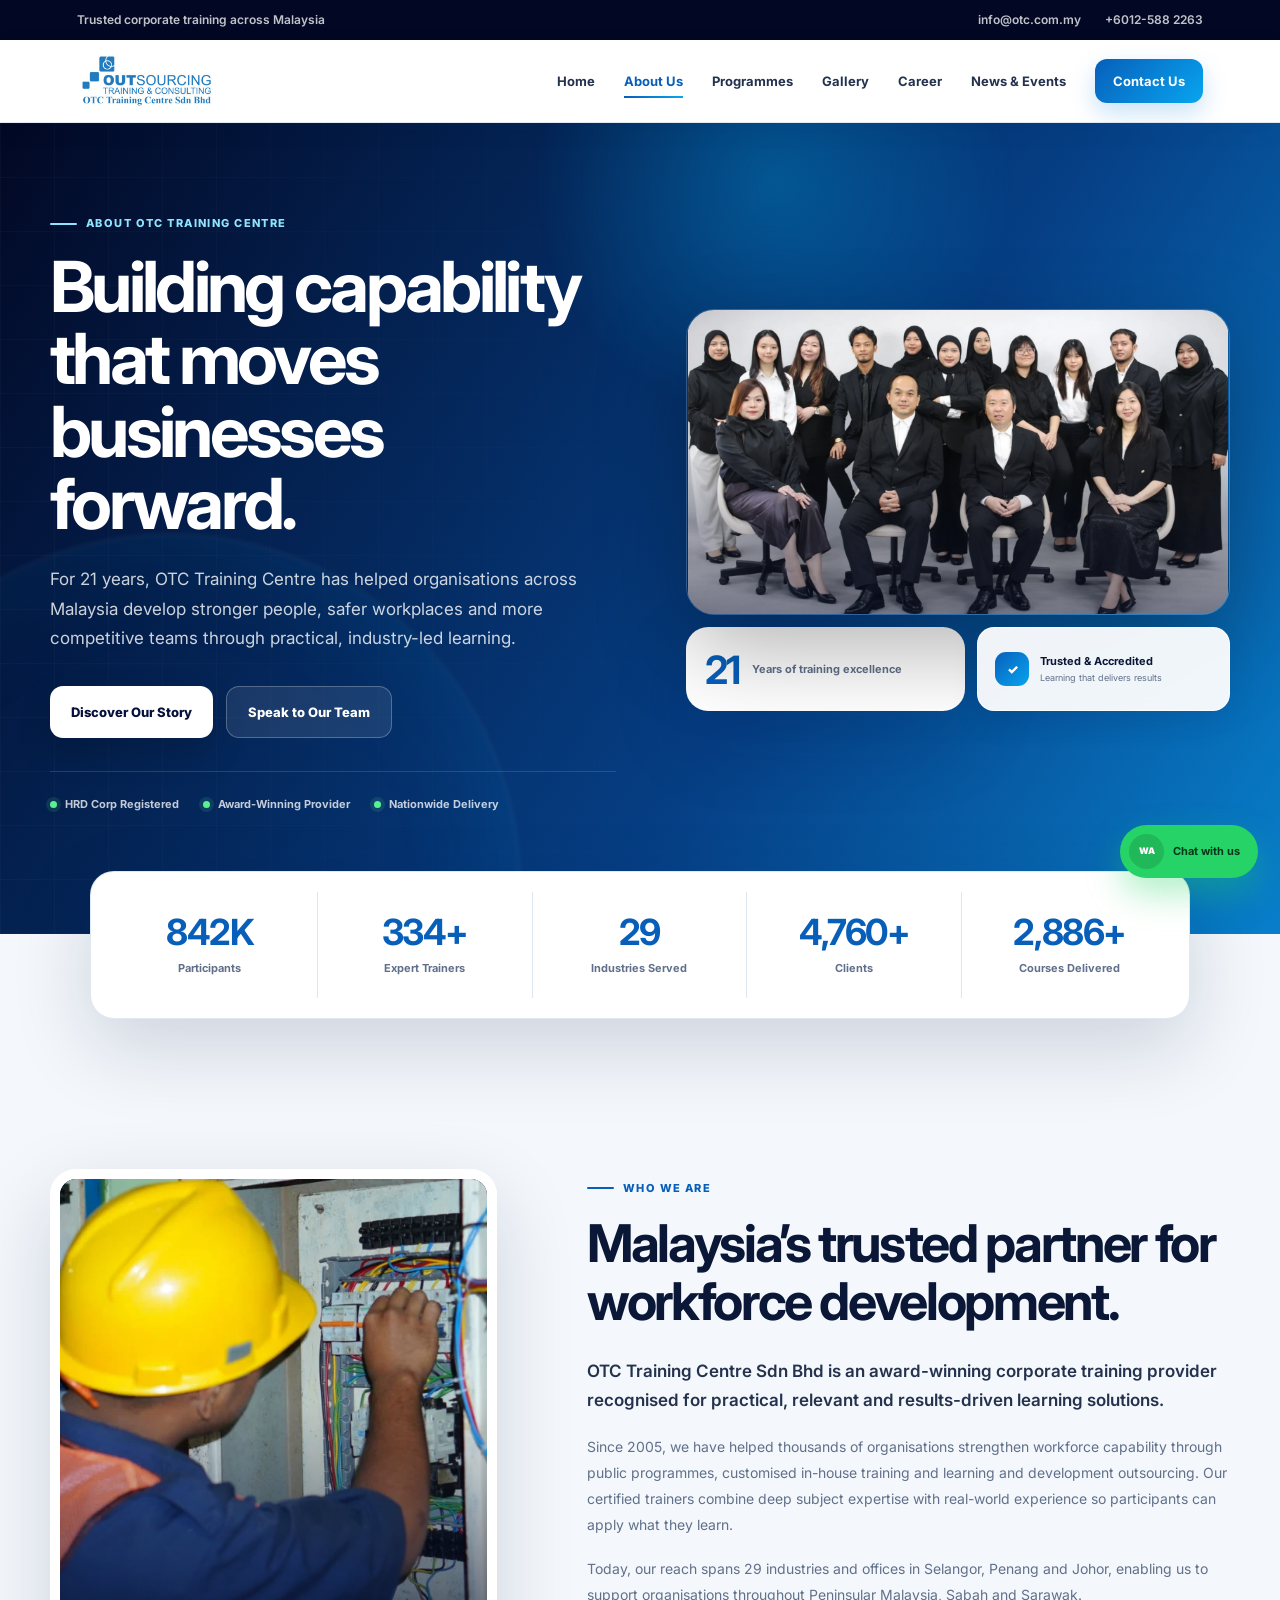
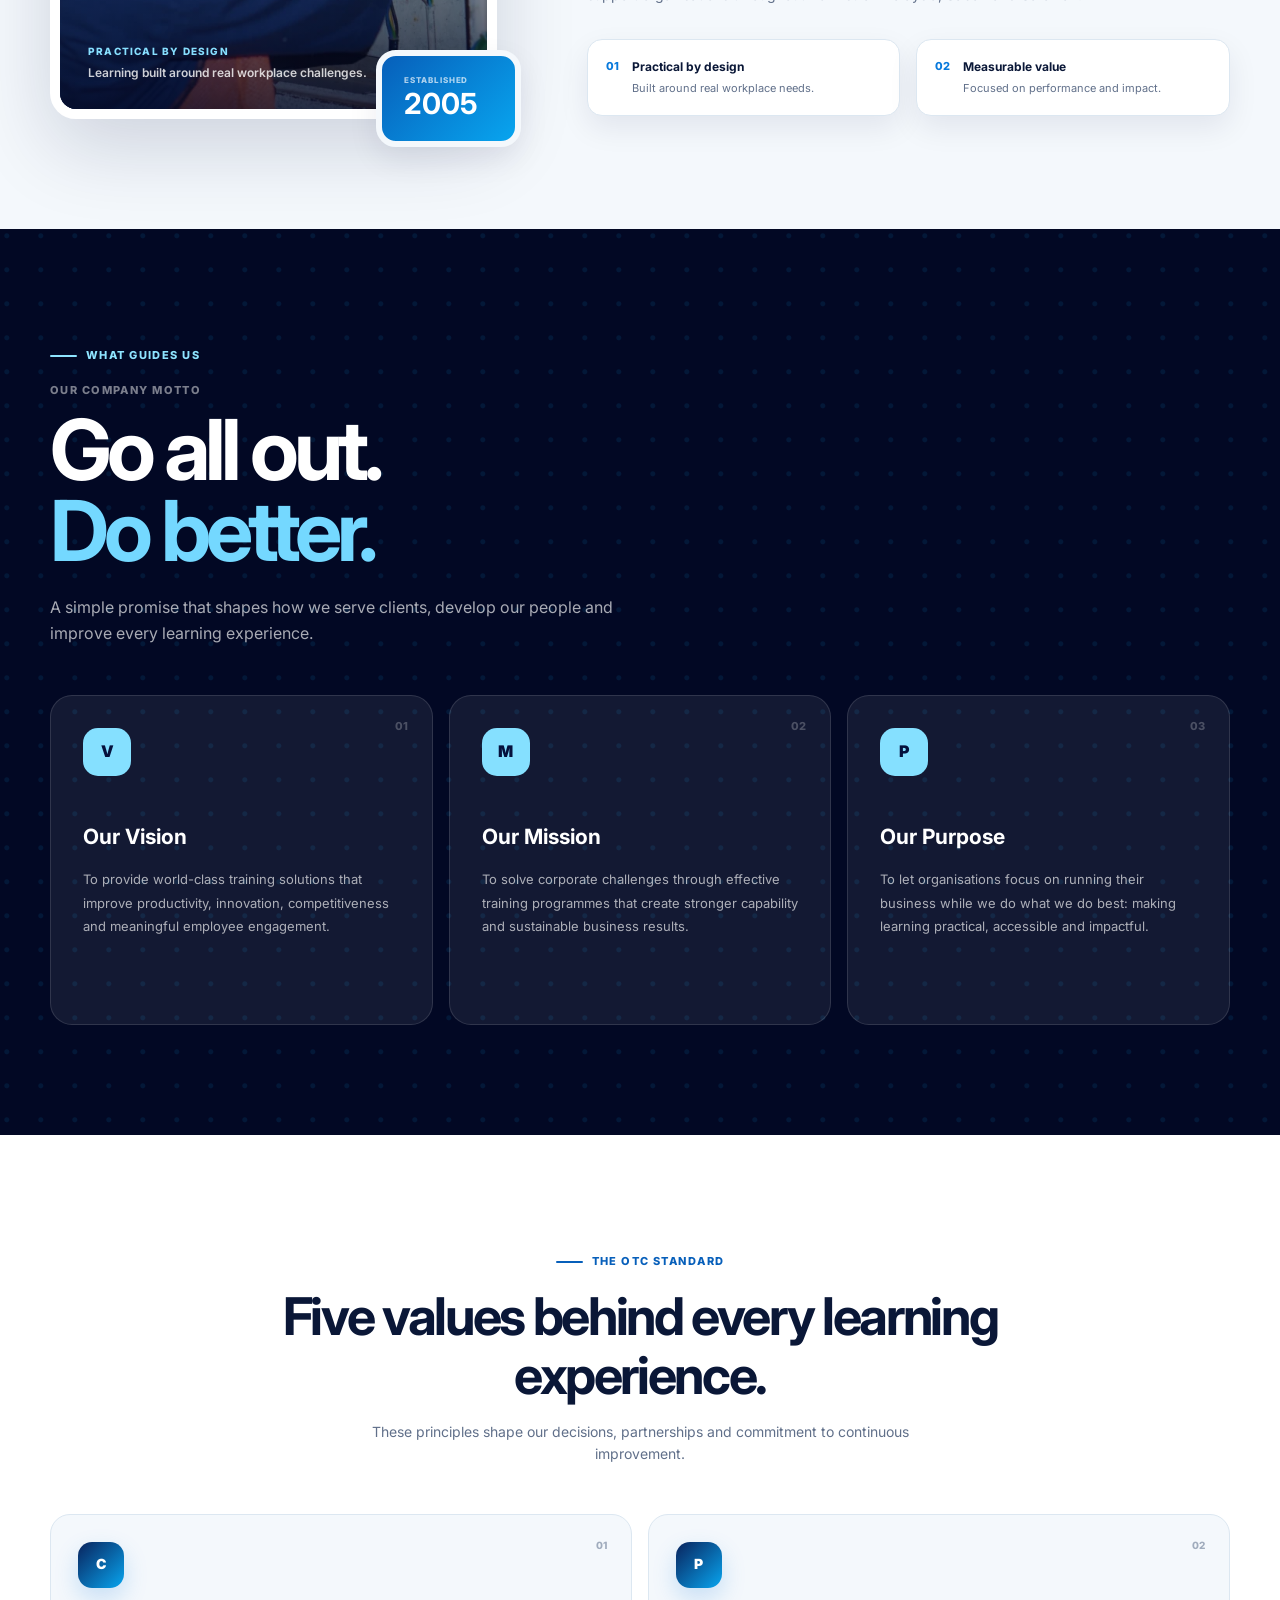
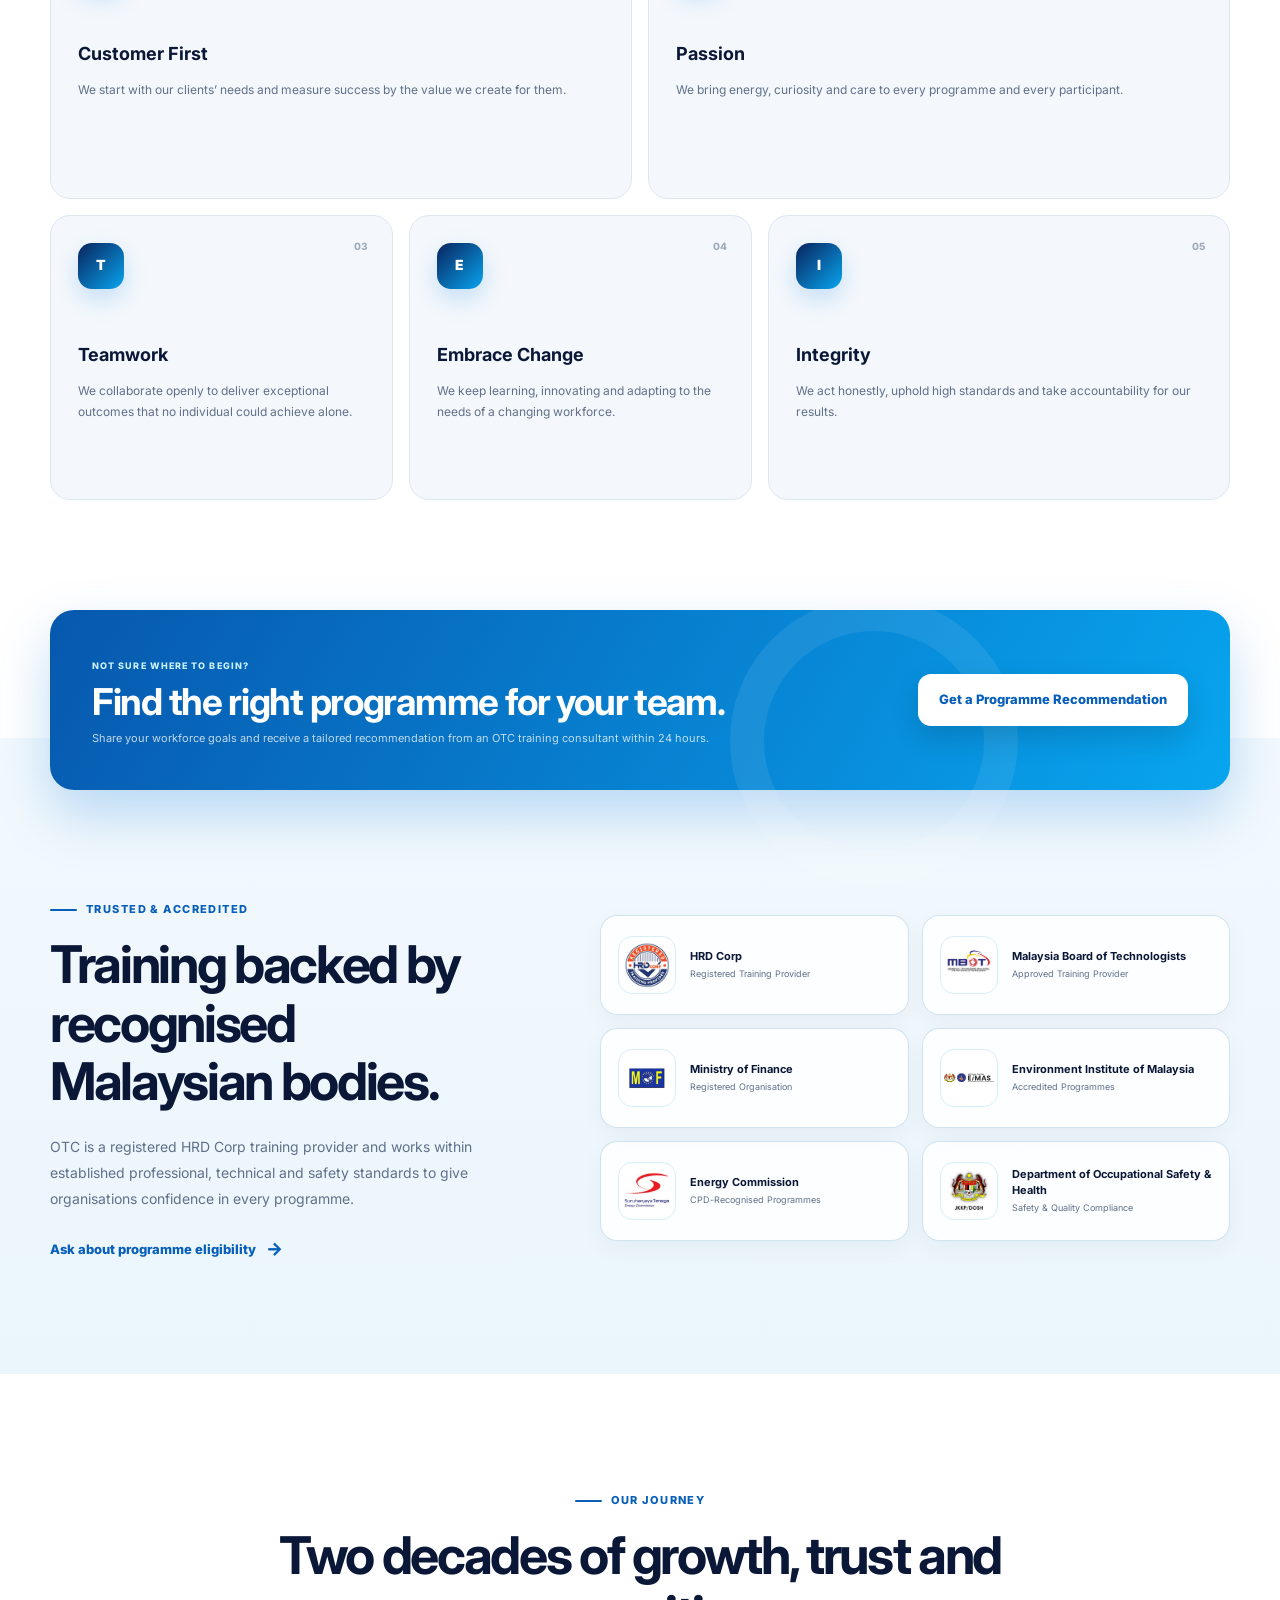
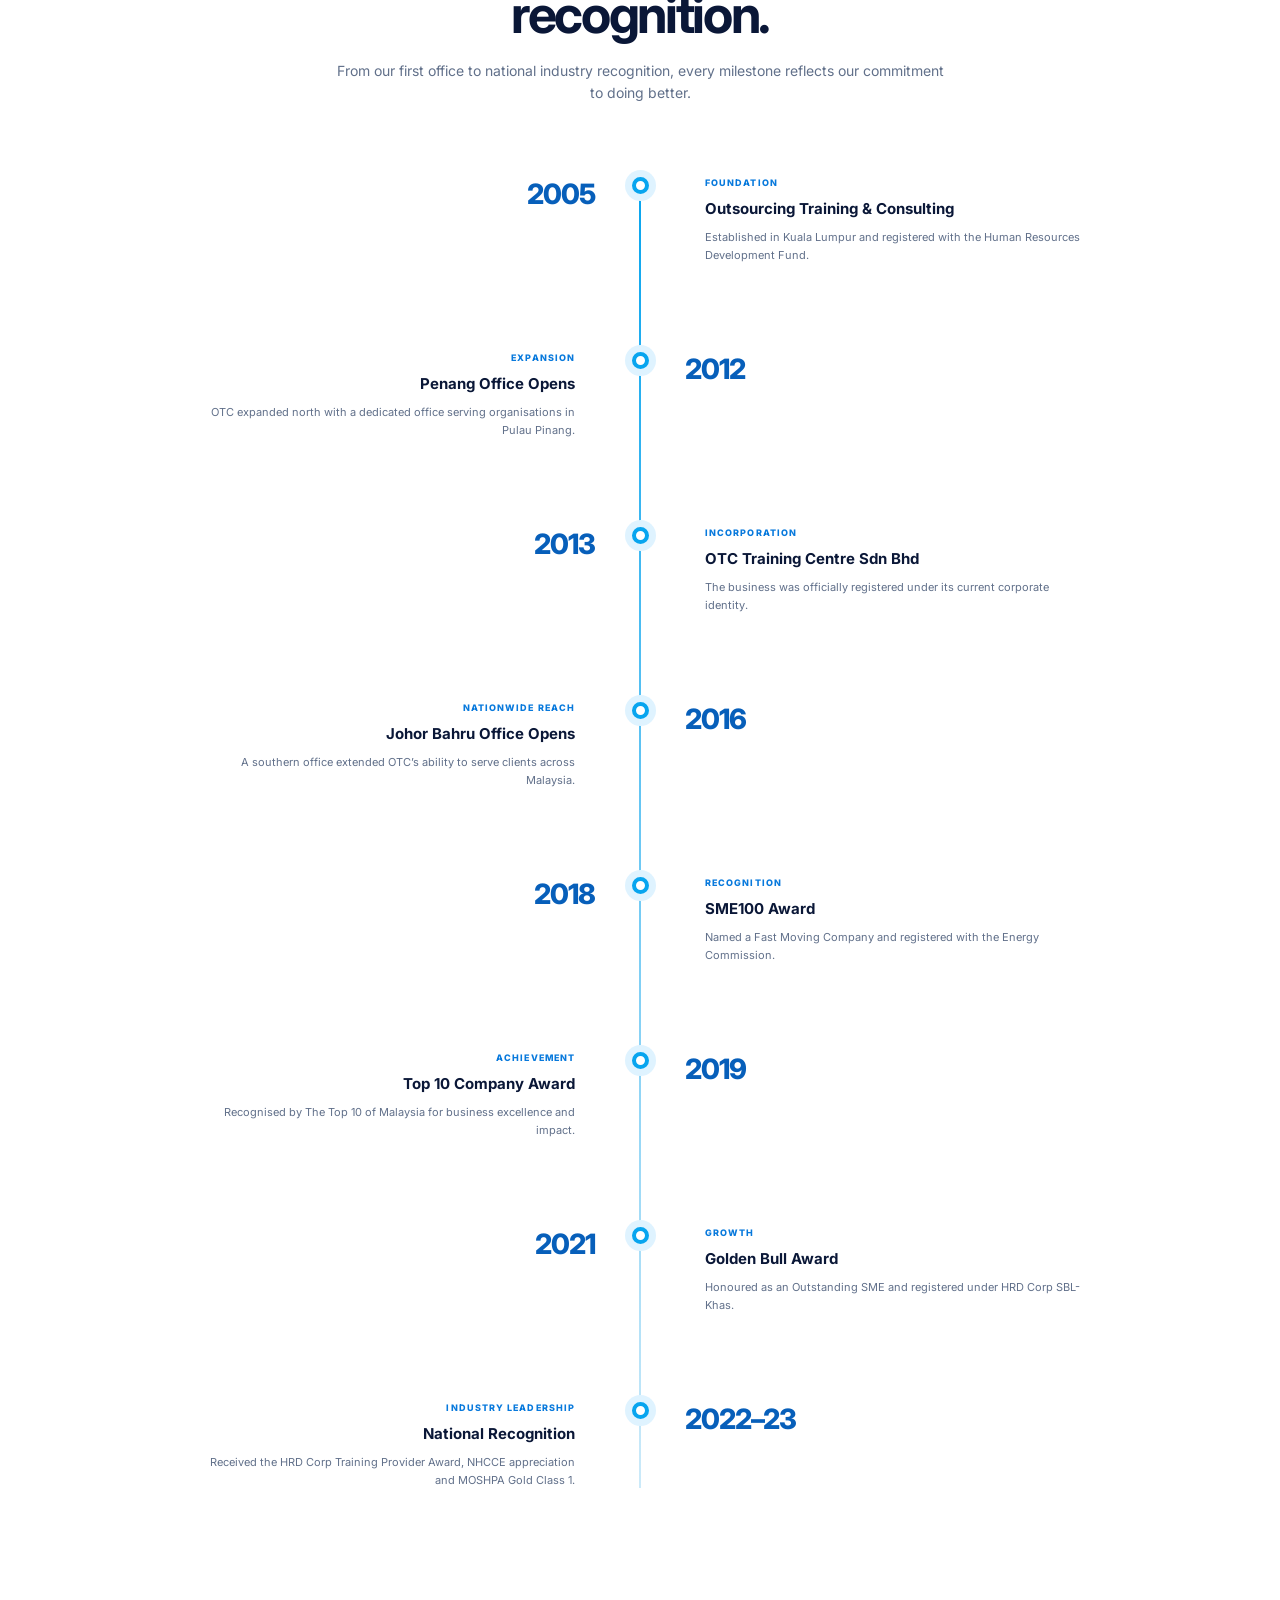
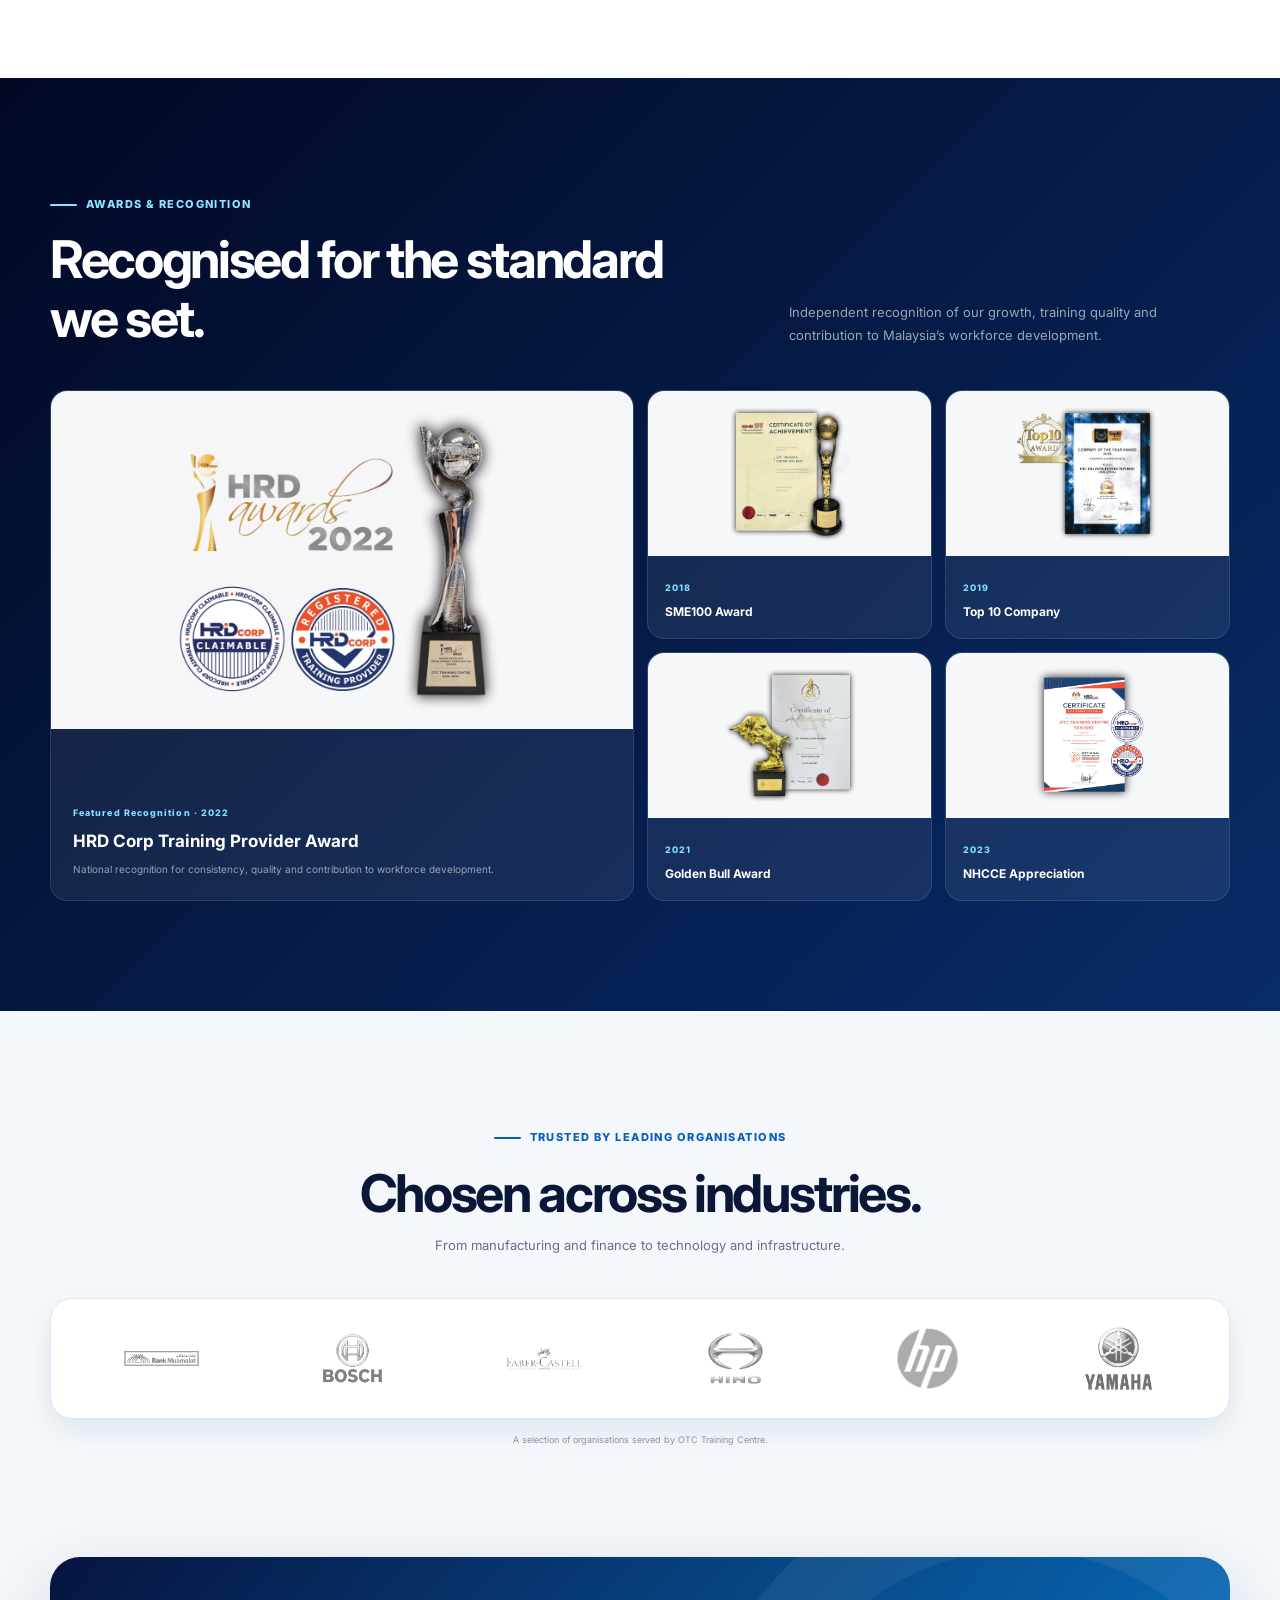
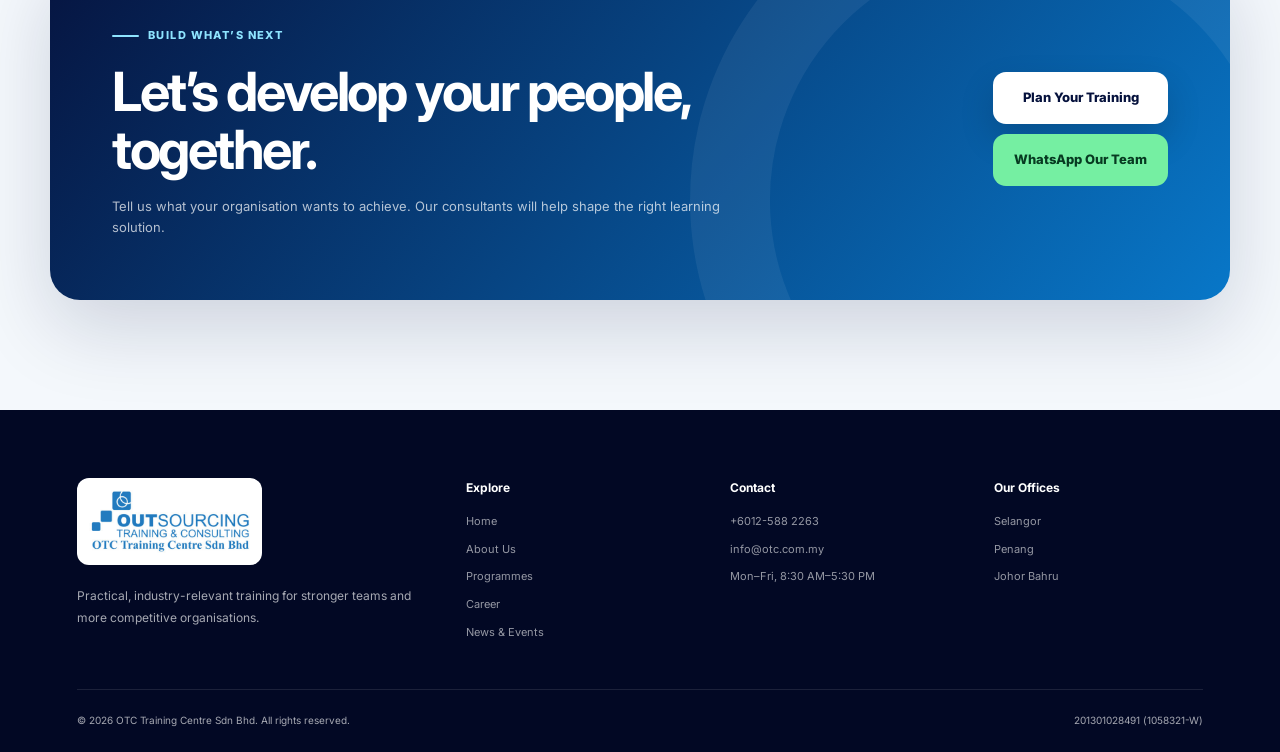
==== commit 6c0e9ea7: "Add News and Events page with search, filters and navigation" ====
--- a/otc-about-page/index.html
+++ b/otc-about-page/index.html
@@ -55,10 +55,11 @@
 
     <ul class="nav-links" id="navLinks">
       <li><a href="#">Home</a></li>
-      <li><a class="active" href="#main-content">About Us</a></li>
+      <li><a class="active" href="#main-content" aria-current="page">About Us</a></li>
       <li><a href="#">Programmes</a></li>
       <li><a href="#">Gallery</a></li>
-      <li><a href="#">Career</a></li>
+      <li><a href="../otc-career-page/index.html">Career</a></li>
+      <li><a href="../otc-news-events-page/index.html">News &amp; Events</a></li>
       <li><a class="nav-cta" href="../otc-contact-page/index.html">Contact Us</a></li>
     </ul>
   </nav>
@@ -425,7 +426,8 @@
         <img src="assets/otc-logo.png" alt="OTC Training Centre" />
         <p>Practical, industry-relevant training for stronger teams and more competitive organisations.</p>
       </div>
-      <div class="footer-column"><h3>Explore</h3><a href="#">Home</a><a href="#our-story">About Us</a><a href="#">Programmes</a><a href="#">Career</a></div>
+      <div class="footer-column"><h3>Explore</h3><a href="#">Home</a><a href="#our-story">About Us</a><a href="#">Programmes</a><a href="../otc-career-page/index.html">Career</a>
+        <a href="../otc-news-events-page/index.html">News &amp; Events</a></div>
       <div class="footer-column"><h3>Contact</h3><a href="tel:+60125882263">+6012-588 2263</a><a href="mailto:info@otc.com.my">info@otc.com.my</a><p>Mon–Fri, 8:30 AM–5:30 PM</p></div>
       <div class="footer-column"><h3>Our Offices</h3><p>Selangor</p><p>Penang</p><p>Johor Bahru</p></div>
     </div>
--- a/otc-about-page/style.css
+++ b/otc-about-page/style.css
@@ -231,7 +231,7 @@
   .footer-column:last-child { display: none; }
 }
 
-@media (max-width: 820px) {
+@media (max-width: 860px) {
   .topbar > p { display: none; }
   .topbar { justify-content: center; }
   .navbar { min-height: 74px; }
@@ -243,7 +243,19 @@
   .nav-links a { display: block; padding: 12px; border-radius: 10px; }
   .nav-links a:not(.nav-cta)::after { display: none; }
   .nav-links a:hover, .nav-links a.active { background: var(--blue-50); }
-  .nav-links .nav-cta { justify-content: center; margin-top: 4px; }
+  /* Keep the mobile contact CTA readable in every state. */
+  .nav-links .nav-cta {
+    justify-content: center;
+    margin-top: 4px;
+    color: var(--white);
+    background: var(--blue-700);
+  }
+
+  .nav-links .nav-cta:hover,
+  .nav-links .nav-cta.active {
+    color: var(--white);
+    background: var(--navy-800);
+  }
   .hero { padding-top: 65px; }
   .hero-inner, .story-grid, .accreditation-grid { grid-template-columns: 1fr; }
   .hero-copy { text-align: center; }
@@ -574,7 +586,7 @@
   line-height: 1.65;
 }
 
-@media (max-width: 820px) {
+@media (max-width: 860px) {
   .hero-visual {
     grid-template-columns: 1fr 1fr;
   }
@@ -655,3 +667,11 @@
     height: 280px;
   }
 }
+
+/* Make room for the News & Events link on compact desktop screens. */
+@media (min-width: 861px) and (max-width: 1050px) {
+  .brand { width: 150px; }
+  .brand img { height: 49px; }
+  .nav-links { gap: 12px; }
+  .nav-links a { font-size: 12px; }
+}
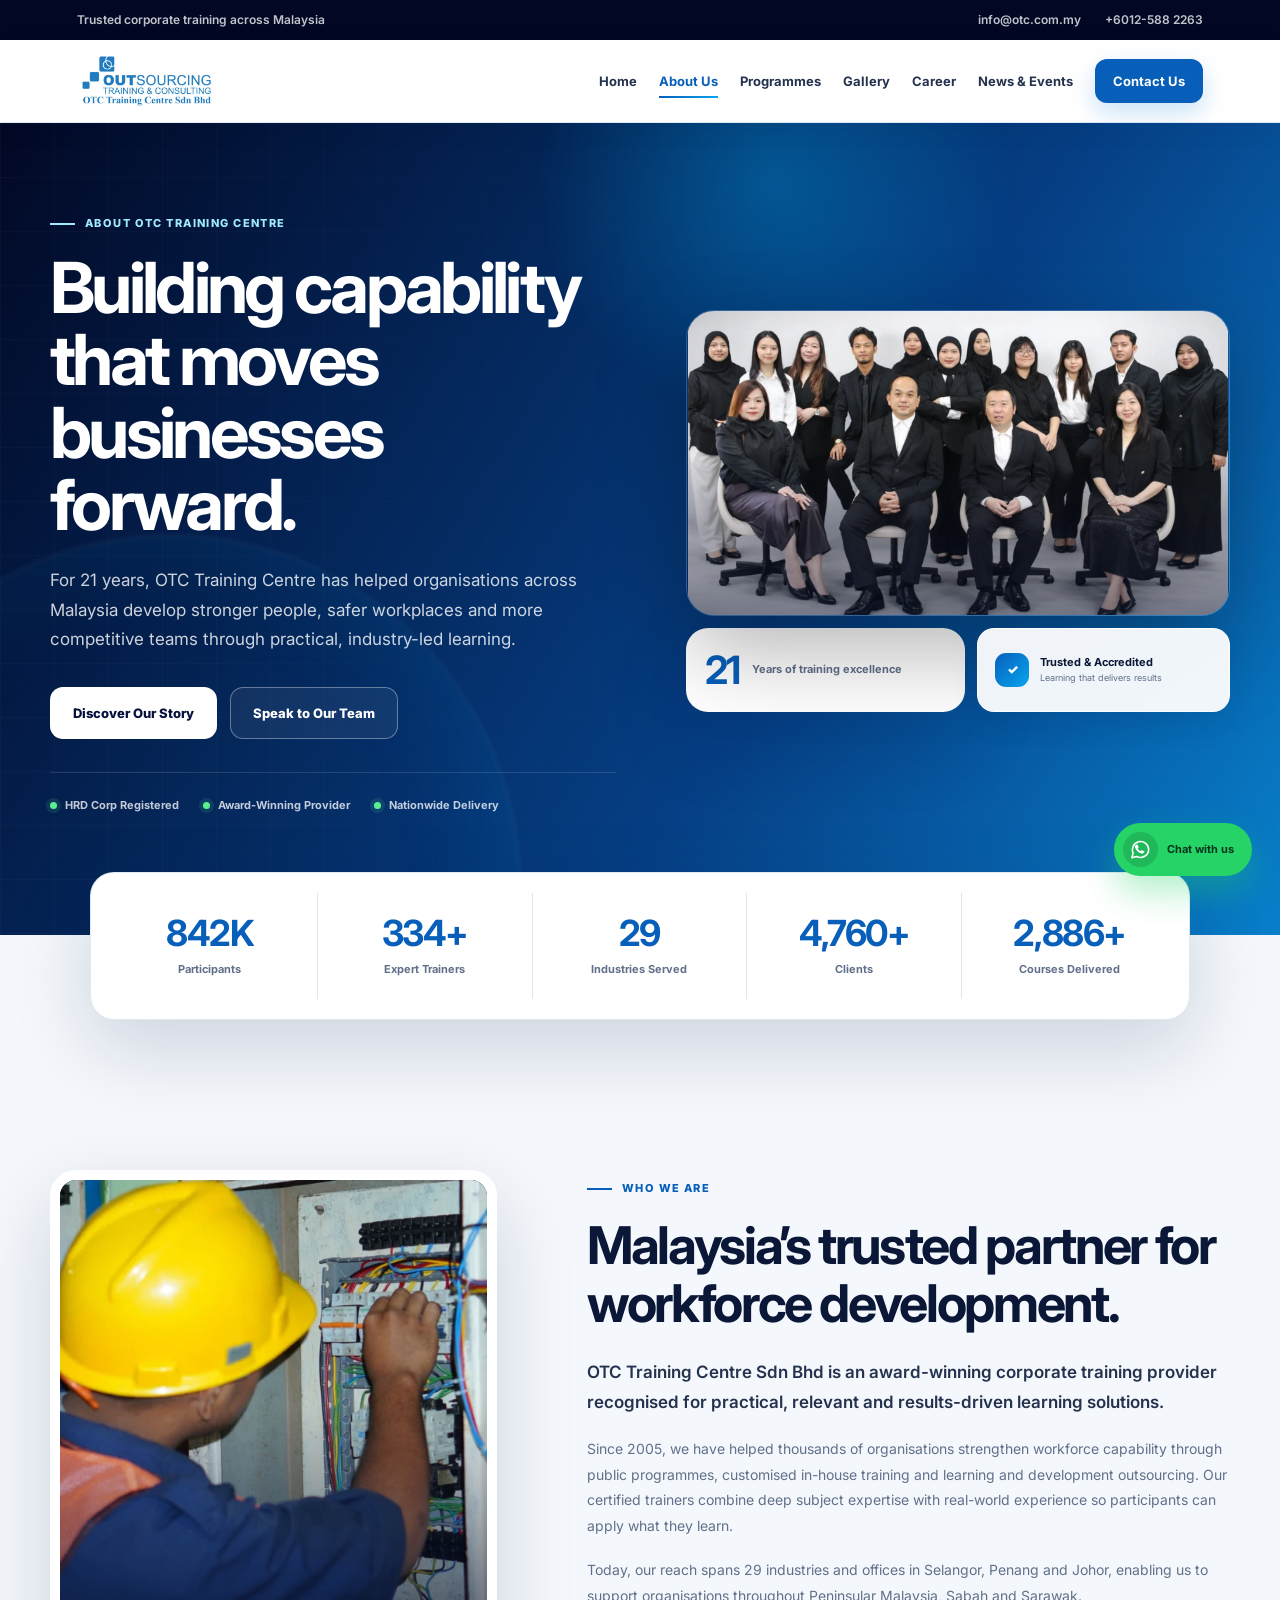
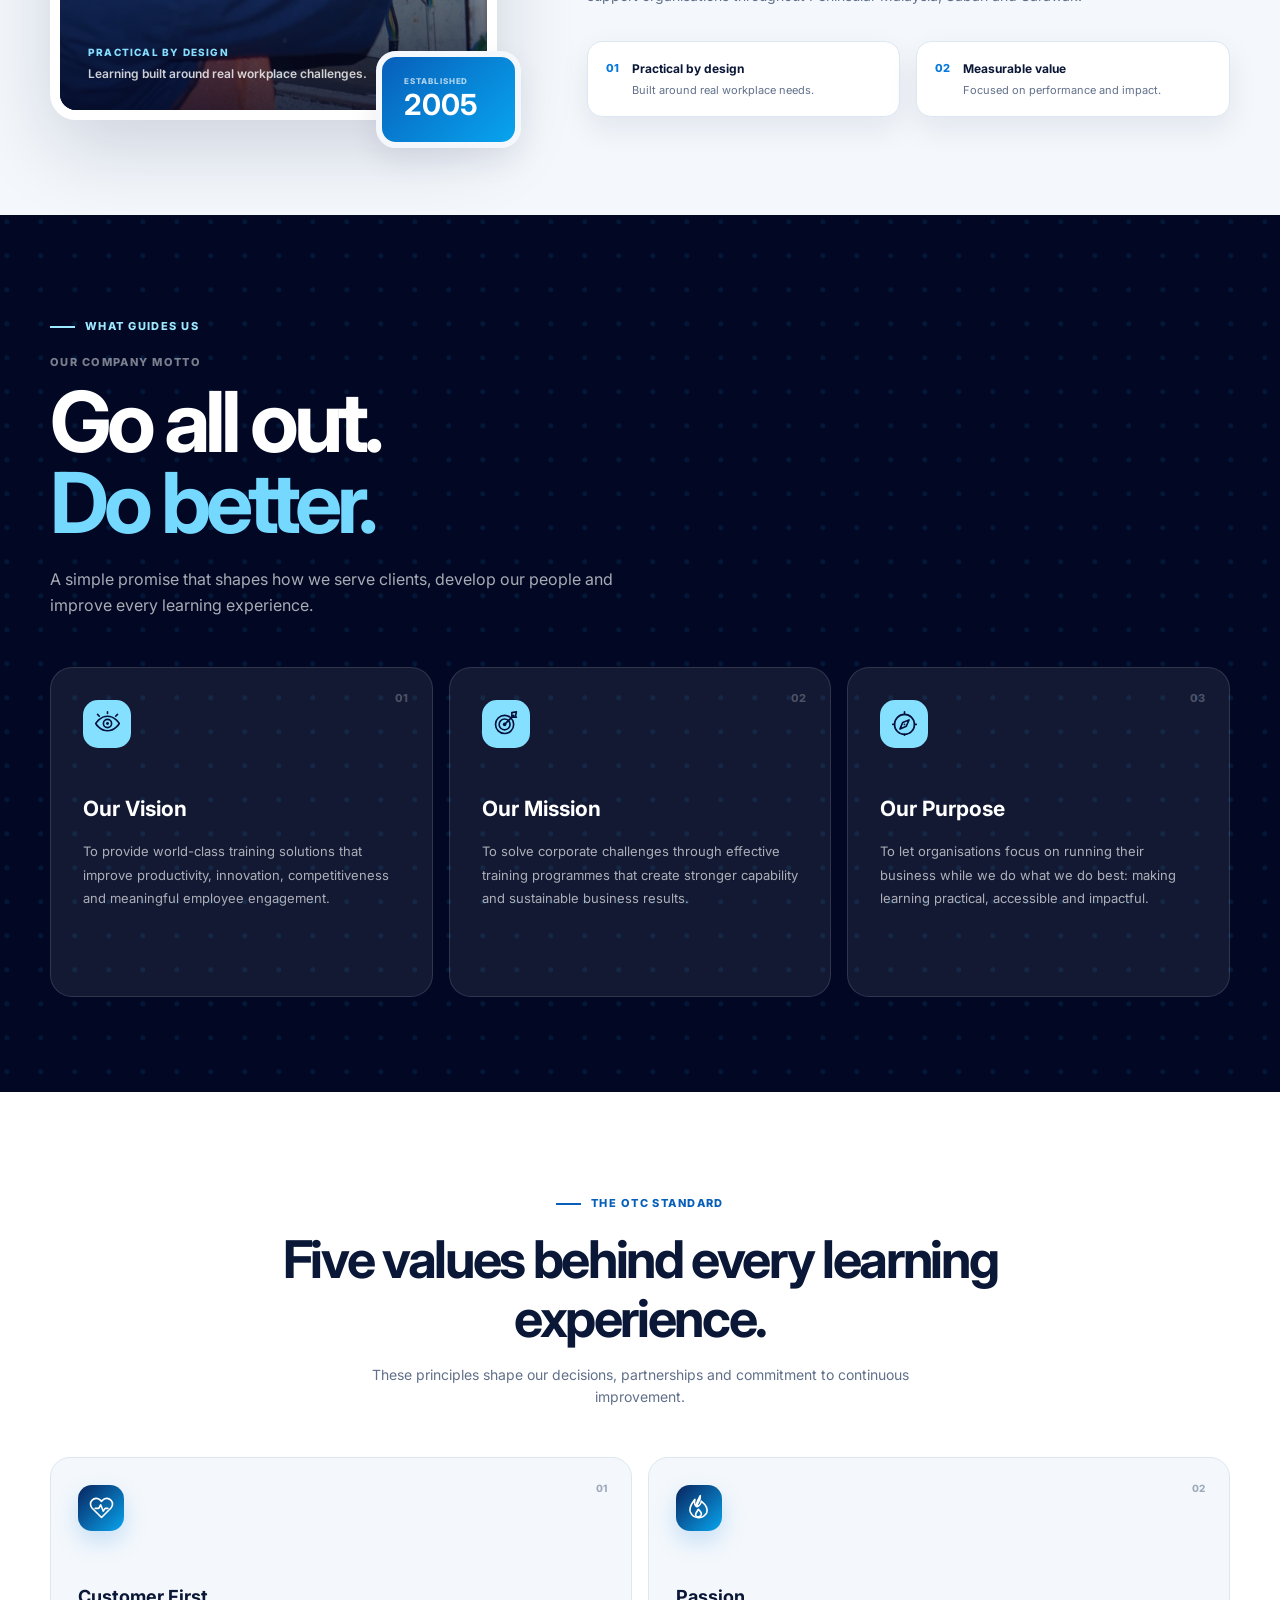
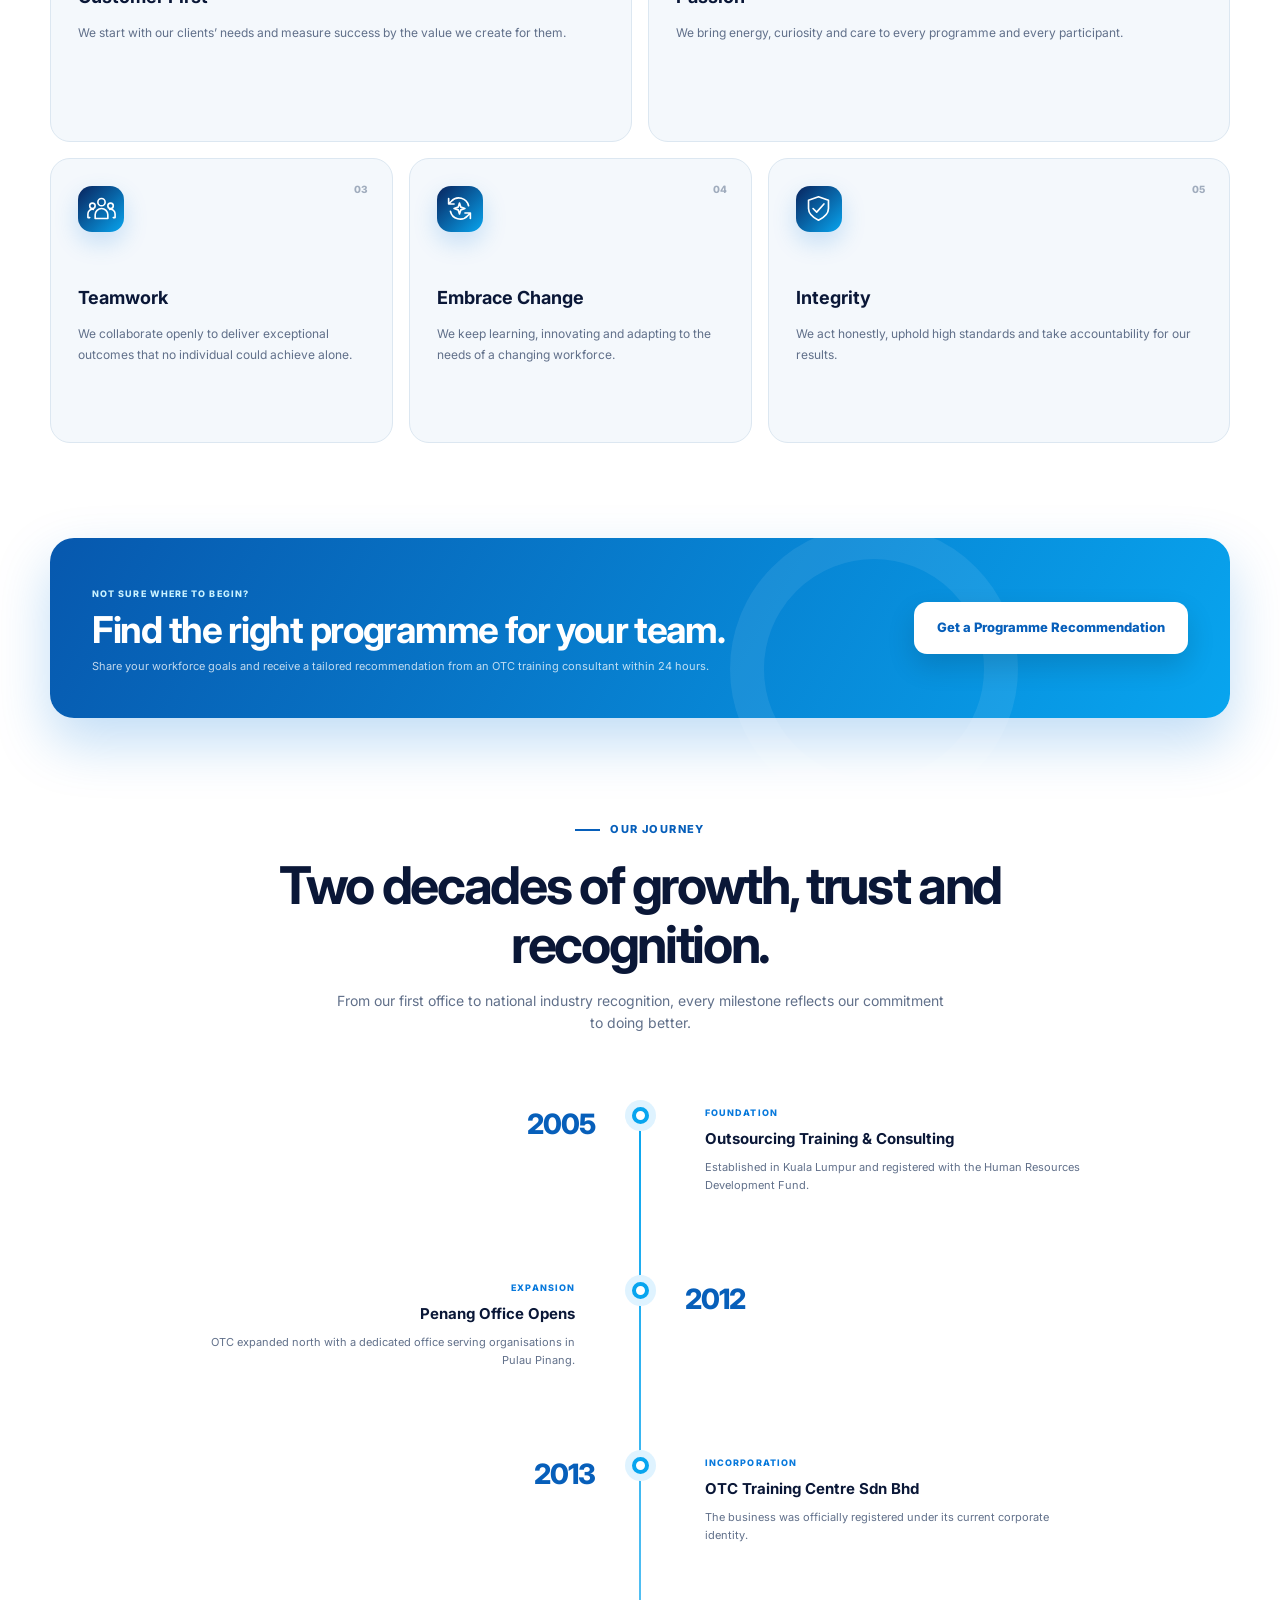
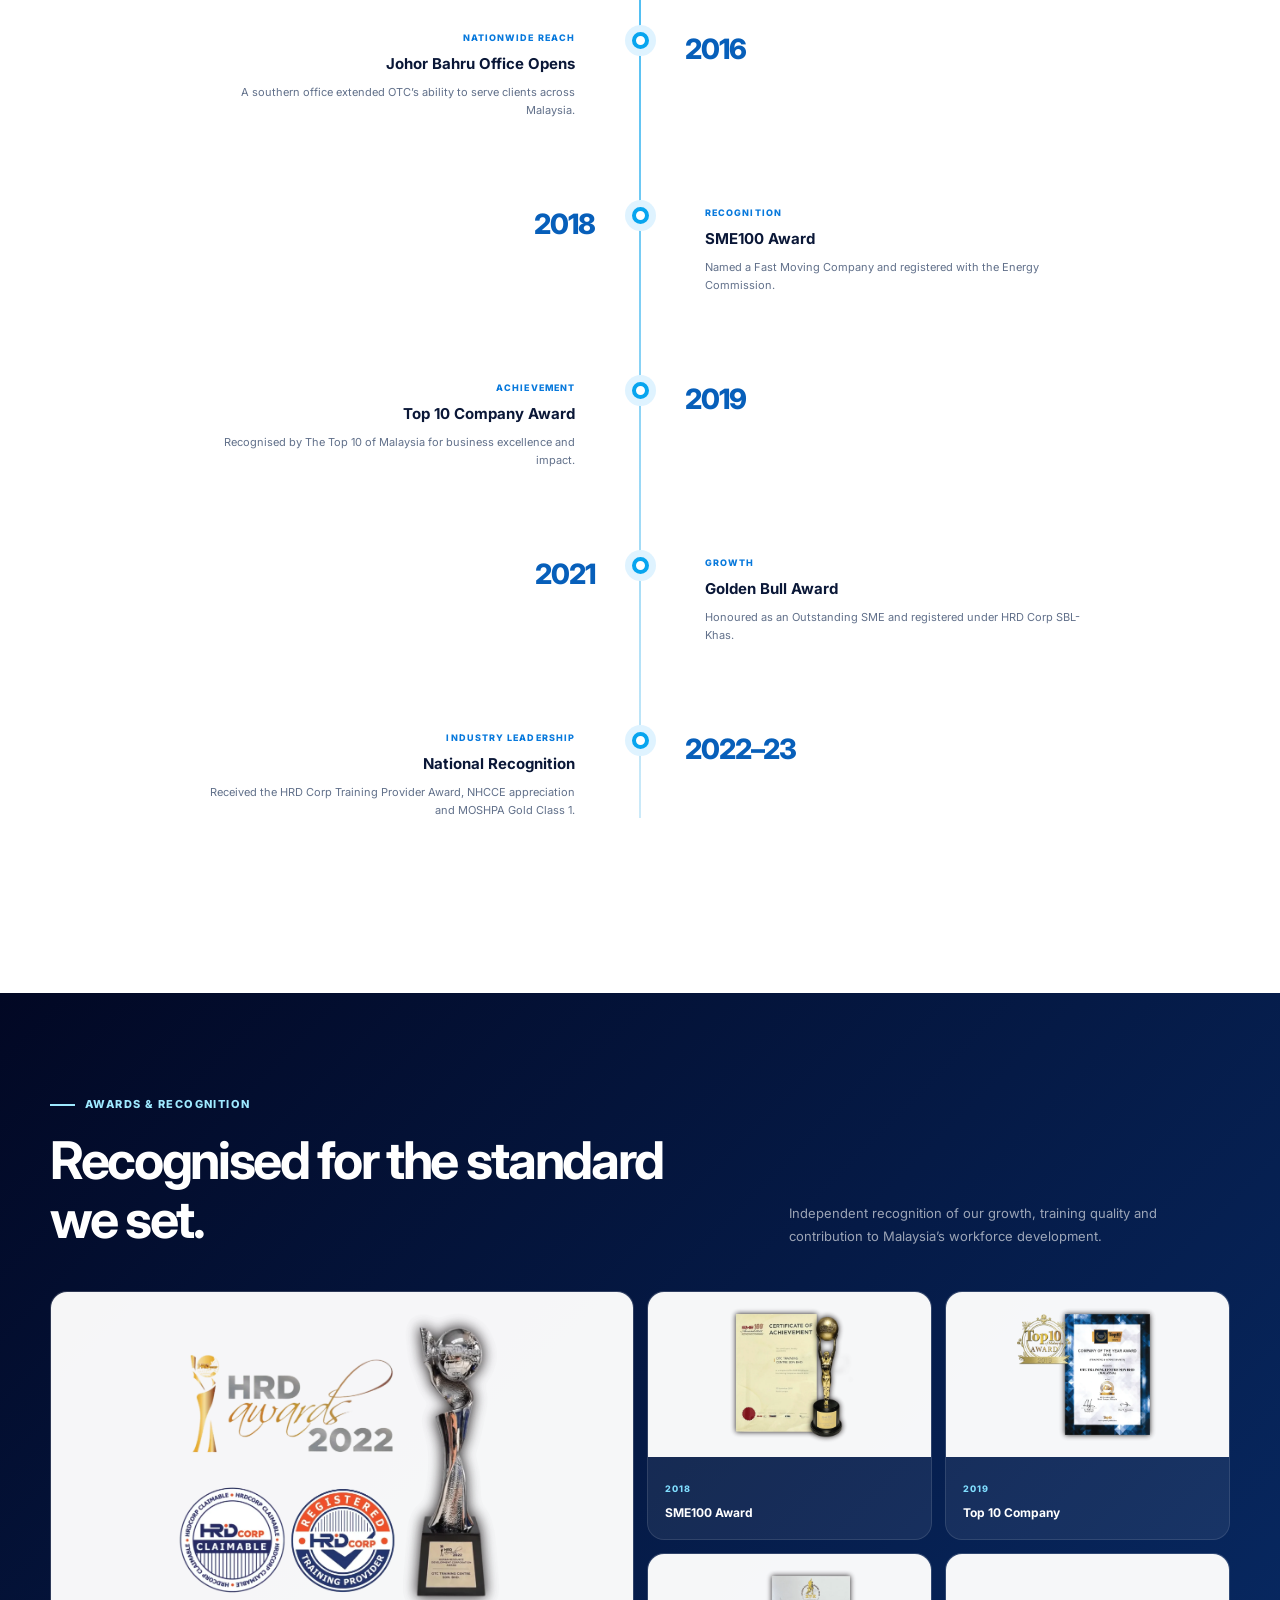
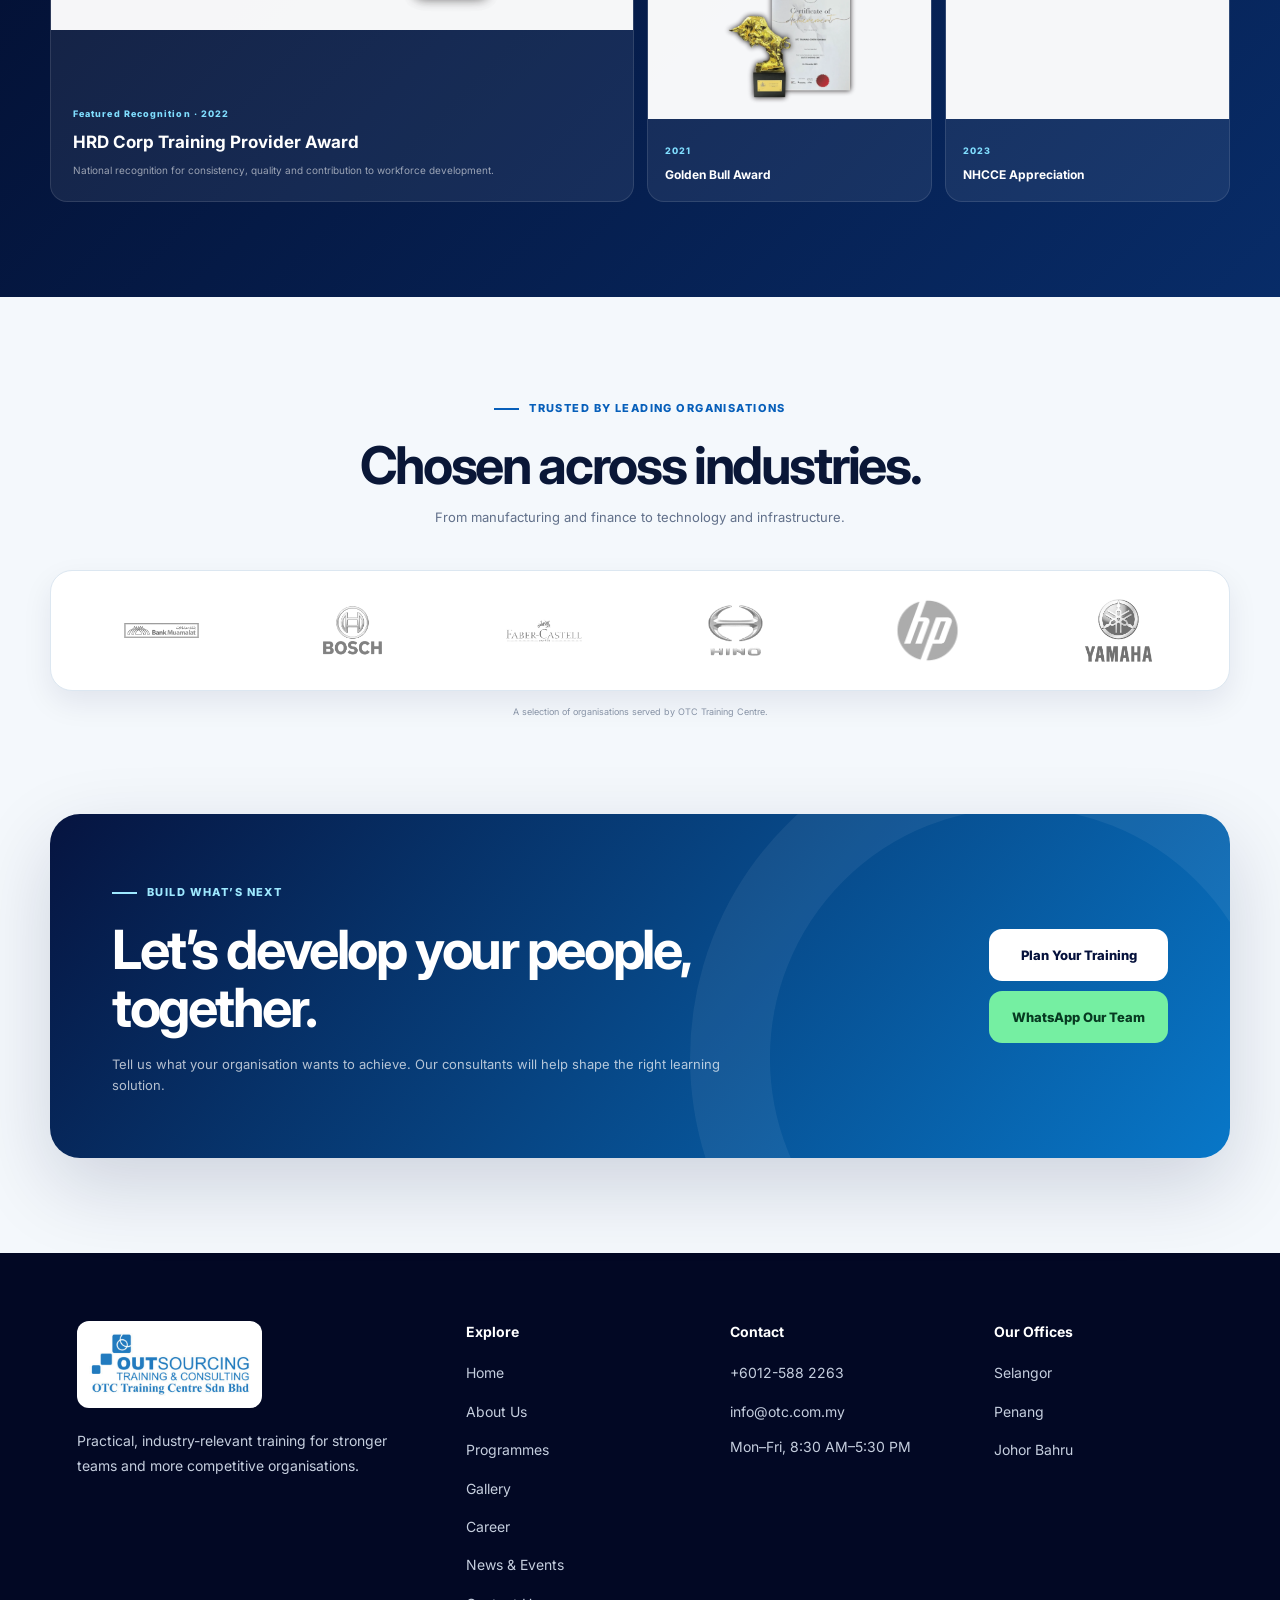
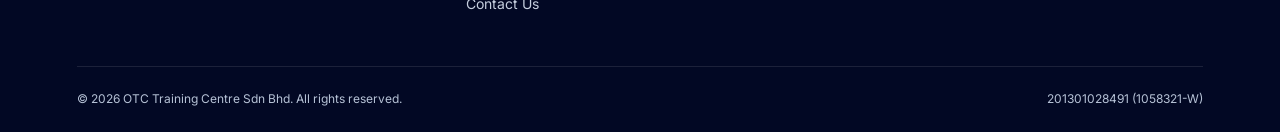
==== commit 4c65592a: "Improve website navigation, enquiry flow and programme filters" ====
--- a/otc-about-page/index.html
+++ b/otc-about-page/index.html
@@ -11,6 +11,7 @@
   <link rel="preconnect" href="https://fonts.googleapis.com" />
   <link rel="preconnect" href="https://fonts.gstatic.com" crossorigin />
   <link href="https://fonts.googleapis.com/css2?family=Inter:wght@400;500;600;700;800&display=swap" rel="stylesheet" />
+  <link rel="stylesheet" href="../shared/site.css" />
   <link rel="stylesheet" href="style.css" />
   <script type="application/ld+json">
     {
@@ -38,30 +39,9 @@
   </header>
 
   <nav class="navbar" aria-label="Primary navigation">
-    <a class="brand" href="#" aria-label="OTC Training Centre home">
-      <img src="assets/otc-logo.png" alt="OTC Training Centre" />
-    </a>
-
-    <button
-      class="menu-toggle"
-      id="menuToggle"
-      type="button"
-      aria-expanded="false"
-      aria-controls="navLinks"
-      aria-label="Open navigation"
-    >
-      <span></span><span></span><span></span>
-    </button>
-
-    <ul class="nav-links" id="navLinks">
-      <li><a href="#">Home</a></li>
-      <li><a class="active" href="#main-content" aria-current="page">About Us</a></li>
-      <li><a href="#">Programmes</a></li>
-      <li><a href="#">Gallery</a></li>
-      <li><a href="../otc-career-page/index.html">Career</a></li>
-      <li><a href="../otc-news-events-page/index.html">News &amp; Events</a></li>
-      <li><a class="nav-cta" href="../otc-contact-page/index.html">Contact Us</a></li>
-    </ul>
+    <a class="brand" href="../otc-home-page/index.html" aria-label="OTC Training Centre home"><img src="../otc-about-page/assets/otc-logo.png" alt="OTC Training Centre" width="420" height="139" /></a>
+    <button class="menu-toggle" id="menuToggle" type="button" aria-expanded="false" aria-controls="navLinks" aria-label="Open navigation"><span></span><span></span><span></span></button>
+    <ul class="nav-links" id="navLinks"><li><a href="../otc-home-page/index.html">Home</a></li><li><a class="active" href="../otc-about-page/index.html" aria-current="page">About Us</a></li><li><a href="../otc-programmes-page/index.html">Programmes</a></li><li><a href="../otc-gallery-page/index.html">Gallery</a></li><li><a href="../otc-career-page/index.html">Career</a></li><li><a href="../otc-news-events-page/index.html">News &amp; Events</a></li><li><a class="nav-cta" href="../otc-contact-page/index.html">Contact Us</a></li></ul>
   </nav>
 
   <main id="main-content">
@@ -201,7 +181,7 @@
         <div class="purpose-cards">
           <article class="purpose-card reveal">
             <span class="purpose-number">01</span>
-            <div class="purpose-icon">V</div>
+            <div class="purpose-icon" aria-hidden="true"><svg viewBox="0 0 32 32" fill="none" stroke="currentColor" stroke-width="1.8" stroke-linecap="round" stroke-linejoin="round" aria-hidden="true" focusable="false"><path d="M3 16s4.6-8 13-8 13 8 13 8-4.6 8-13 8S3 16 3 16Z"/><circle cx="16" cy="16" r="4.5"/><circle cx="16" cy="16" r="1.6" fill="currentColor" stroke="none"/><path d="M16 3v2M5 6l2 2M27 6l-2 2"/></svg></div>
             <h3>Our Vision</h3>
             <p>
               To provide world-class training solutions that improve
@@ -211,7 +191,7 @@
           </article>
           <article class="purpose-card reveal">
             <span class="purpose-number">02</span>
-            <div class="purpose-icon">M</div>
+            <div class="purpose-icon" aria-hidden="true"><svg viewBox="0 0 32 32" fill="none" stroke="currentColor" stroke-width="1.8" stroke-linecap="round" stroke-linejoin="round" aria-hidden="true" focusable="false"><circle cx="15" cy="17" r="10"/><circle cx="15" cy="17" r="6"/><circle cx="15" cy="17" r="2" fill="currentColor" stroke="none"/><path d="m15 17 10-10M23 4v5h5M23 4l5-1-1 5"/></svg></div>
             <h3>Our Mission</h3>
             <p>
               To solve corporate challenges through effective training
@@ -221,7 +201,7 @@
           </article>
           <article class="purpose-card reveal">
             <span class="purpose-number">03</span>
-            <div class="purpose-icon">P</div>
+            <div class="purpose-icon" aria-hidden="true"><svg viewBox="0 0 32 32" fill="none" stroke="currentColor" stroke-width="1.8" stroke-linecap="round" stroke-linejoin="round" aria-hidden="true" focusable="false"><circle cx="16" cy="17" r="11"/><path d="M16 3v3M16 28v1M3 17h2M27 17h2"/><path d="m21 12-3 7-7 3 3-7 7-3Z"/><circle cx="16" cy="17" r="1" fill="currentColor" stroke="none"/></svg></div>
             <h3>Our Purpose</h3>
             <p>
               To let organisations focus on running their business while we
@@ -244,31 +224,31 @@
         <div class="values-grid">
           <article class="value-card reveal">
             <span class="value-index">01</span>
-            <div class="value-symbol">C</div>
+            <div class="value-symbol" aria-hidden="true"><svg viewBox="0 0 32 32" fill="none" stroke="currentColor" stroke-width="1.8" stroke-linecap="round" stroke-linejoin="round" aria-hidden="true" focusable="false"><path d="M16 27 5.5 16.5A6.3 6.3 0 0 1 14.4 7.6L16 9.2l1.6-1.6a6.3 6.3 0 0 1 8.9 8.9L16 27Z"/><path d="M9 17h4l2-4 3 7 2-3h3"/></svg></div>
             <h3>Customer First</h3>
             <p>We start with our clients&rsquo; needs and measure success by the value we create for them.</p>
           </article>
           <article class="value-card reveal">
             <span class="value-index">02</span>
-            <div class="value-symbol">P</div>
+            <div class="value-symbol" aria-hidden="true"><svg viewBox="0 0 32 32" fill="none" stroke="currentColor" stroke-width="1.8" stroke-linecap="round" stroke-linejoin="round" aria-hidden="true" focusable="false"><path d="M18 3c1 7-5 7-3 12 2-1 4-4 4-6 5 4 8 8 6 13a10 10 0 0 1-18-1C5 15 10 10 12 7c-1 5 0 7 2 8-1-5 2-8 4-12Z"/><path d="M16 18c-2 3-4 5-3 7a3.5 3.5 0 0 0 6-1c1-2-1-4-3-6Z"/></svg></div>
             <h3>Passion</h3>
             <p>We bring energy, curiosity and care to every programme and every participant.</p>
           </article>
           <article class="value-card reveal">
             <span class="value-index">03</span>
-            <div class="value-symbol">T</div>
+            <div class="value-symbol" aria-hidden="true"><svg viewBox="0 0 32 32" fill="none" stroke="currentColor" stroke-width="1.8" stroke-linecap="round" stroke-linejoin="round" aria-hidden="true" focusable="false"><circle cx="16" cy="9" r="4"/><circle cx="6" cy="13" r="3"/><circle cx="26" cy="13" r="3"/><path d="M9 27v-4a7 7 0 0 1 14 0v4H9ZM3 26H1v-4a5 5 0 0 1 6-5M29 26h2v-4a5 5 0 0 0-6-5"/></svg></div>
             <h3>Teamwork</h3>
             <p>We collaborate openly to deliver exceptional outcomes that no individual could achieve alone.</p>
           </article>
           <article class="value-card reveal">
             <span class="value-index">04</span>
-            <div class="value-symbol">E</div>
+            <div class="value-symbol" aria-hidden="true"><svg viewBox="0 0 32 32" fill="none" stroke="currentColor" stroke-width="1.8" stroke-linecap="round" stroke-linejoin="round" aria-hidden="true" focusable="false"><path d="M26 13A11 11 0 0 0 7 8l-3 3M4 5v6h6M6 19a11 11 0 0 0 19 5l3-3M28 27v-6h-6"/><path d="m16 10 1.5 4.5L22 16l-4.5 1.5L16 22l-1.5-4.5L10 16l4.5-1.5L16 10Z"/></svg></div>
             <h3>Embrace Change</h3>
             <p>We keep learning, innovating and adapting to the needs of a changing workforce.</p>
           </article>
           <article class="value-card reveal">
             <span class="value-index">05</span>
-            <div class="value-symbol">I</div>
+            <div class="value-symbol" aria-hidden="true"><svg viewBox="0 0 32 32" fill="none" stroke="currentColor" stroke-width="1.8" stroke-linecap="round" stroke-linejoin="round" aria-hidden="true" focusable="false"><path d="m16 3 11 4v9c0 6-5 10-11 13C10 26 5 22 5 16V7l11-4Z"/><path d="m10 16 4 4 8-9"/></svg></div>
             <h3>Integrity</h3>
             <p>We act honestly, uphold high standards and take accountability for our results.</p>
           </article>
@@ -287,31 +267,7 @@
       </div>
     </section>
 
-    <section class="accreditations section">
-      <div class="section-shell accreditation-grid">
-        <div class="accreditation-copy reveal">
-          <span class="eyebrow">Trusted &amp; accredited</span>
-          <h2>Training backed by recognised Malaysian bodies.</h2>
-          <p>
-            OTC is a registered HRD Corp training provider and works within
-            established professional, technical and safety standards to give
-            organisations confidence in every programme.
-          </p>
-          <a class="text-link" href="../otc-contact-page/index.html#contact">Ask about programme eligibility <span>&rarr;</span></a>
-        </div>
-
-        <div class="accreditation-list reveal">
-          <article><img src="assets/accreditation-2.jpeg" alt="HRD Corp Registered Training Provider" width="150" height="150" loading="lazy" /><div><strong>HRD Corp</strong><small>Registered Training Provider</small></div></article>
-          <article><img src="assets/accreditation-1.png" alt="Malaysia Board of Technologists" width="225" height="225" loading="lazy" /><div><strong>Malaysia Board of Technologists</strong><small>Approved Training Provider</small></div></article>
-          <article><img src="assets/accreditation-mof.jpg" alt="Ministry of Finance Malaysia" width="300" height="300" loading="lazy" /><div><strong>Ministry of Finance</strong><small>Registered Organisation</small></div></article>
-          <article><img src="assets/accreditation-eimas.svg" alt="Environment Institute of Malaysia" width="540" height="130" loading="lazy" /><div><strong>Environment Institute of Malaysia</strong><small>Accredited Programmes</small></div></article>
-          <article><img src="assets/accreditation-4.png" alt="Suruhanjaya Tenaga Energy Commission" width="150" height="150" loading="lazy" /><div><strong>Energy Commission</strong><small>CPD-Recognised Programmes</small></div></article>
-          <article><img src="assets/accreditation-5.jpeg" alt="Department of Occupational Safety and Health" width="180" height="180" loading="lazy" /><div><strong>Department of Occupational Safety &amp; Health</strong><small>Safety &amp; Quality Compliance</small></div></article>
-        </div>
-      </div>
-    </section>
-
-    <section class="timeline-section section">
+<section class="timeline-section section">
       <div class="section-shell">
         <div class="section-heading reveal">
           <span class="eyebrow">Our journey</span>
@@ -420,22 +376,11 @@
     </section>
   </main>
 
-  <footer class="footer">
-    <div class="footer-main">
-      <div class="footer-brand">
-        <img src="assets/otc-logo.png" alt="OTC Training Centre" />
-        <p>Practical, industry-relevant training for stronger teams and more competitive organisations.</p>
-      </div>
-      <div class="footer-column"><h3>Explore</h3><a href="#">Home</a><a href="#our-story">About Us</a><a href="#">Programmes</a><a href="../otc-career-page/index.html">Career</a>
-        <a href="../otc-news-events-page/index.html">News &amp; Events</a></div>
-      <div class="footer-column"><h3>Contact</h3><a href="tel:+60125882263">+6012-588 2263</a><a href="mailto:info@otc.com.my">info@otc.com.my</a><p>Mon–Fri, 8:30 AM–5:30 PM</p></div>
-      <div class="footer-column"><h3>Our Offices</h3><p>Selangor</p><p>Penang</p><p>Johor Bahru</p></div>
-    </div>
-    <div class="footer-bottom">
-      <p>&copy; <span id="currentYear"></span> OTC Training Centre Sdn Bhd. All rights reserved.</p>
-      <p>201301028491 (1058321-W)</p>
-    </div>
-  </footer>
+  <footer class="footer"><div class="footer-main"><div class="footer-brand"><img src="../otc-about-page/assets/otc-logo.png" alt="OTC Training Centre" width="420" height="139" /><p>Practical, industry-relevant training for stronger teams and more competitive organisations.</p></div>
+    <div class="footer-column"><h3>Explore</h3><a href="../otc-home-page/index.html">Home</a><a href="../otc-about-page/index.html">About Us</a><a href="../otc-programmes-page/index.html">Programmes</a><a href="../otc-gallery-page/index.html">Gallery</a><a href="../otc-career-page/index.html">Career</a><a href="../otc-news-events-page/index.html">News &amp; Events</a><a href="../otc-contact-page/index.html">Contact Us</a></div>
+    <div class="footer-column"><h3>Contact</h3><a href="tel:+60125882263">+6012-588 2263</a><a href="mailto:info@otc.com.my">info@otc.com.my</a><p>Mon–Fri, 8:30 AM–5:30 PM</p></div>
+    <div class="footer-column"><h3>Our Offices</h3><a href="../otc-contact-page/index.html#offices">Selangor</a><a href="../otc-contact-page/index.html#offices">Penang</a><a href="../otc-contact-page/index.html#offices">Johor Bahru</a></div>
+  </div><div class="footer-bottom"><p>&copy; <span id="currentYear">2026</span> OTC Training Centre Sdn Bhd. All rights reserved.</p><p>201301028491 (1058321-W)</p></div></footer>
 
   <a
     class="floating-whatsapp"
@@ -444,7 +389,7 @@
     rel="noopener noreferrer"
     aria-label="Chat with OTC Training Centre on WhatsApp"
   >
-    <span aria-hidden="true">WA</span>
+    <span aria-hidden="true"><svg class="whatsapp-mark" viewBox="0 0 24 24" fill="none" aria-hidden="true" focusable="false"><path d="M20.5 11.7a8.5 8.5 0 0 1-12.6 7.5L3 20.5l1.3-4.7a8.5 8.5 0 1 1 16.2-4.1Z" stroke="currentColor" stroke-width="1.65" stroke-linecap="round" stroke-linejoin="round"/><path d="M8.1 6.9c.3-.2.7-.1.8.2l1.1 2.2c.1.3.1.5-.1.7l-.8.9c.6 1.2 1.7 2.3 3 2.9l.8-.9c.2-.2.5-.3.7-.1l2.2 1.1c.3.1.4.5.2.8-.6 1.4-1.7 1.8-3.1 1.4-3.2-.9-5.9-3.7-6.6-6.3-.4-1.3.2-2.3 1.8-2.9Z" fill="currentColor"/></svg></span>
     <strong>Chat with us</strong>
   </a>
 
--- a/shared/site.css
+++ b/shared/site.css
@@ -0,0 +1,153 @@
+:root {
+  --navy-950: #020824;
+  --navy-900: #05113c;
+  --navy-800: #09235d;
+  --blue-700: #075fba;
+  --blue-600: #0879dc;
+  --blue-500: #08a5ef;
+  --blue-100: #dff3ff;
+  --blue-50: #eff9ff;
+  --ink: #0a1737;
+  --muted: #61708a;
+  --line: #dce7f1;
+  --surface: #f4f8fc;
+  --white: #ffffff;
+  --green: #25d366;
+  --shadow-sm: 0 12px 30px rgba(5, 17, 60, 0.08);
+  --shadow-lg: 0 28px 80px rgba(5, 17, 60, 0.16);
+  --radius-sm: 14px;
+  --radius-md: 22px;
+  --radius-lg: 32px;
+  --success: #08783d;
+  --error: #c13232;
+  --shadow-md: 0 20px 50px rgba(5,17,60,.12);
+  --space-section: 95px;
+}
+
+* { box-sizing: border-box; margin: 0; padding: 0; }
+html { scroll-behavior: smooth; scroll-padding-top: 92px; }
+body { min-height: 100vh; overflow-x: hidden; color: var(--ink); background: var(--surface); font-family: "Inter", Arial, sans-serif; line-height: 1.6; }
+img { display: block; max-width: 100%; }
+a { color: inherit; }
+button { font: inherit; }
+::selection { color: var(--white); background: var(--blue-600); }
+:focus-visible { outline: 3px solid rgba(8, 165, 239, 0.55); outline-offset: 3px; }
+
+.skip-link { position: fixed; top: 10px; left: 10px; z-index: 999; padding: 10px 14px; color: var(--white); background: var(--navy-900); border-radius: 10px; text-decoration: none; transform: translateY(-150%); }
+.skip-link:focus { transform: translateY(0); }
+.section { padding: var(--space-section) 20px; }
+.section-shell { width: min(1180px, 100%); margin: 0 auto; }
+
+.topbar { min-height: 40px; padding: 8px max(6vw, 20px); display: flex; align-items: center; justify-content: space-between; gap: 20px; color: rgba(255,255,255,.76); background: var(--navy-950); font-size: 12px; font-weight: 600; }
+.topbar-links { display: flex; gap: 24px; }
+.topbar a { text-decoration: none; transition: color .2s ease; }
+.topbar a:hover { color: #7ddcff; }
+
+.navbar { position: sticky; top: 0; z-index: 100; min-height: 82px; padding: 12px max(6vw, 20px); display: flex; align-items: center; justify-content: space-between; background: rgba(255,255,255,.94); border-bottom: 1px solid rgba(220,231,241,.85); box-shadow: 0 7px 30px rgba(5,17,60,.04); backdrop-filter: blur(18px); }
+.brand { flex: 0 0 auto; width: 176px; }
+.brand img { width: 100%; height: 58px; object-fit: contain; object-position: left center; }
+.nav-links { display: flex; align-items: center; gap: 22px; list-style: none; }
+.nav-links a { position: relative; color: #24324e; font-size: 13px; font-weight: 700; text-decoration: none; transition: color .2s ease; }
+.nav-links a:not(.nav-cta)::after { content: ""; position: absolute; right: 0; bottom: -9px; left: 0; height: 2px; background: linear-gradient(90deg, var(--blue-700), var(--blue-500)); transform: scaleX(0); transition: transform .22s ease; }
+.nav-links a:hover, .nav-links a.active { color: var(--blue-700); }
+.nav-links a:hover::after, .nav-links a.active::after { transform: scaleX(1); }
+.nav-links .nav-cta { min-height: 44px; padding: 11px 18px; display: inline-flex; align-items: center; color: var(--white); background: var(--blue-700); border-radius: 12px; box-shadow: 0 10px 24px rgba(8,121,220,.22); }
+.menu-toggle { display: none; width: 45px; height: 45px; padding: 10px; background: var(--blue-50); border: 1px solid #d9effd; border-radius: 13px; cursor: pointer; }
+.menu-toggle span { display: block; height: 2px; margin: 5px 1px; background: var(--navy-900); border-radius: 3px; transition: transform .2s ease, opacity .2s ease; }
+.menu-toggle.open span:first-child { transform: translateY(7px) rotate(45deg); }
+.menu-toggle.open span:nth-child(2) { opacity: 0; }
+.menu-toggle.open span:last-child { transform: translateY(-7px) rotate(-45deg); }
+
+.footer { padding: 68px max(6vw, 20px) 24px; color: rgba(255,255,255,.65); background: var(--navy-950); }
+.footer-main { max-width: 1180px; margin: 0 auto; padding-bottom: 48px; display: grid; grid-template-columns: 1.6fr repeat(3, 1fr); gap: 55px; }
+.footer-brand img { width: 185px; height: auto; padding: 8px; background: var(--white); border-radius: 12px; }
+.footer-brand p { max-width: 340px; margin-top: 20px; color: #c5cede; font-size: 14px; line-height: 1.8; }
+.footer-column { display: grid; align-content: start; gap: 10px; }
+.footer-column h3 { margin-bottom: 6px; color: var(--white); font-size: 14px; }
+.footer-column a, .footer-column p { color: #c5cede; font-size: 14px; text-decoration: none; }
+.footer-column a:hover { color: #7fdfff; }
+.footer-bottom { max-width: 1180px; margin: 0 auto; padding-top: 22px; display: flex; justify-content: space-between; gap: 20px; border-top: 1px solid rgba(255,255,255,.1); color: #b6c2d6; font-size: 12px; }
+.floating-whatsapp { position: fixed; right: max(28px, env(safe-area-inset-right)); bottom: max(24px, env(safe-area-inset-bottom)); z-index: 90; min-height: 53px; padding: 8px 18px 8px 9px; display: flex; align-items: center; gap: 9px; color: #06351d; background: var(--green); border-radius: 99px; box-shadow: 0 16px 34px rgba(37,211,102,.35); font-size: 11px; text-decoration: none; transition: transform .2s ease; }
+.floating-whatsapp:hover { transform: translateY(-3px); }
+.floating-whatsapp span { width: 35px; height: 35px; display: grid; place-items: center; color: var(--white); background: rgba(0,0,0,.13); border-radius: 50%; font-size: 9px; font-weight: 900; }
+.back-to-top { position: fixed; left: max(28px, env(safe-area-inset-left)); bottom: max(24px, env(safe-area-inset-bottom)); z-index: 90; min-height: 50px; padding: 7px 16px 7px 7px; display: flex; align-items: center; gap: 9px; color: var(--white); background: rgba(5,17,60,.94); border: 1px solid rgba(255,255,255,.13); border-radius: 99px; box-shadow: 0 14px 32px rgba(5,17,60,.25); font-size: 10px; cursor: pointer; opacity: 0; visibility: hidden; transform: translateY(14px); transition: opacity .22s ease, visibility .22s ease, transform .22s ease; }
+.back-to-top span { width: 34px; height: 34px; display: grid; place-items: center; color: var(--navy-900); background: var(--white); border-radius: 50%; font-size: 17px; font-weight: 900; }
+.back-to-top.visible { opacity: 1; visibility: visible; transform: translateY(0); }
+.back-to-top:hover { transform: translateY(-3px); }
+
+
+.eyebrow { display: inline-flex; align-items: center; gap: 10px; margin-bottom: 19px; color: var(--blue-700); font-size: 11px; font-weight: 800; letter-spacing: .13em; text-transform: uppercase; }
+
+.eyebrow::before { content: ""; width: 25px; height: 2px; background: currentColor; }
+
+.eyebrow-light { color: #9ee9ff; }
+
+.button { min-height: 52px; padding: 14px 22px; display: inline-flex; align-items: center; justify-content: center; gap: 14px; border: 1px solid transparent; color: var(--white); background: var(--blue-700); border-radius: 13px; font-size: 13px; font-weight: 800; text-decoration: none; transition: transform .2s ease, background .2s ease; }
+
+.button:hover { background: var(--navy-800); transform: translateY(-3px); }
+
+.button-light { color: var(--navy-900); background: var(--white); }
+
+.button-light:hover { color: var(--navy-900); background: var(--blue-100); }
+
+.button-ghost { background: rgba(255,255,255,.06); border-color: rgba(255,255,255,.35); }
+
+.text-link { display: inline-flex; align-items: center; gap: 13px; color: var(--blue-700); font-size: 13px; font-weight: 800; text-decoration: none; }
+
+.text-link:hover { text-decoration: underline; text-underline-offset: 5px; }
+
+.button-whatsapp { color: #073a21; background: #75efa2; }
+
+.button-blue {
+  color: var(--blue-700);
+  background: var(--white);
+  box-shadow: 0 12px 28px rgba(0,0,0,.14);
+  white-space: nowrap;
+}
+/* Shared accessibility, utility icons and page-independent responsive behaviour. */
+.button-whatsapp:hover { color: #073a21; background: #98f4b8; }
+.button-blue:hover { color: var(--navy-900); background: var(--blue-100); }
+.text-link span, .text-link-light span { font-size: 18px; }
+.text-link-light { display: inline-flex; gap: 12px; align-items: center; color: #a8eaff; font-size: 13px; font-weight: 800; text-decoration: none; }
+.text-link-light:hover { text-decoration: underline; text-underline-offset: 5px; }
+.whatsapp-mark { display: block; width: 23px; height: 23px; flex-shrink: 0; }
+.contact-tools .floating-whatsapp { position: static; right: auto; bottom: auto; }
+.nav-links .nav-cta:hover, .nav-links .nav-cta.active { color: var(--white); background: var(--navy-800); }
+.footer-column a { padding-block: 3px; }
+@media (max-width: 1050px) {
+  .brand { width: 150px; }
+  .brand img { height: 49px; }
+  .nav-links { gap: 12px; }
+  .nav-links a { font-size: 12px; }
+  .footer-main { grid-template-columns: 1.5fr 1fr; gap: 36px; }
+}
+@media (max-width: 860px) {
+  .topbar > p { display: none; }
+  .topbar { justify-content: center; }
+  .navbar { min-height: 74px; }
+  .menu-toggle { display: block; }
+  .nav-links { position: absolute; top: calc(100% + 8px); right: 16px; left: 16px; padding: 12px; display: grid; gap: 2px; background: rgba(255,255,255,.98); border: 1px solid var(--line); border-radius: 17px; box-shadow: var(--shadow-lg); opacity: 0; visibility: hidden; transform: translateY(-8px); transition: opacity .22s ease, transform .22s ease, visibility .22s ease; }
+  .nav-links.open { opacity: 1; visibility: visible; transform: translateY(0); }
+  .nav-links a { display: block; padding: 12px; border-radius: 10px; font-size: 13px; }
+  .nav-links a:not(.nav-cta)::after { display: none; }
+  .nav-links a:hover, .nav-links a.active { background: var(--blue-50); }
+  .nav-links .nav-cta { display: flex; margin-top: 4px; color: var(--white); background: var(--blue-700); justify-content: center; }
+  .nav-links .nav-cta:hover, .nav-links .nav-cta.active { color: var(--white); background: var(--navy-800); }
+}
+@media (max-width: 590px) {
+  .section { padding: 66px 18px; }
+  .topbar { min-height: 36px; }
+  .topbar-links a:first-child { display: none; }
+  .footer-main { grid-template-columns: 1fr; }
+  .footer-bottom { flex-direction: column; }
+  .floating-whatsapp strong, .back-to-top strong { display: none; }
+  .floating-whatsapp { right: max(18px,env(safe-area-inset-right)); bottom: max(18px,env(safe-area-inset-bottom)); padding: 8px; }
+  .back-to-top { left: max(18px,env(safe-area-inset-left)); bottom: max(18px,env(safe-area-inset-bottom)); padding: 7px; }
+}
+@media (prefers-reduced-motion: reduce) {
+  html { scroll-behavior: auto; }
+  *, *::before, *::after { animation-duration: .01ms !important; transition-duration: .01ms !important; }
+  .button:hover, .floating-whatsapp:hover, .back-to-top:hover { transform: none; }
+}
+/* Form controls use the same font as the surrounding interface. */
+button, input, select, textarea { font: inherit; }
--- a/otc-about-page/style.css
+++ b/otc-about-page/style.css
@@ -1,339 +1,488 @@
-:root {
-  --navy-950: #020824;
-  --navy-900: #05113c;
-  --navy-800: #09235d;
-  --blue-700: #075fba;
-  --blue-600: #0879dc;
-  --blue-500: #08a5ef;
-  --blue-100: #dff3ff;
-  --blue-50: #eff9ff;
-  --ink: #0a1737;
-  --muted: #61708a;
-  --line: #dce7f1;
-  --surface: #f4f8fc;
-  --white: #ffffff;
-  --green: #25d366;
-  --shadow-sm: 0 12px 30px rgba(5, 17, 60, 0.08);
-  --shadow-lg: 0 28px 80px rgba(5, 17, 60, 0.16);
-  --radius-sm: 14px;
-  --radius-md: 22px;
-  --radius-lg: 32px;
-}
-
-* { box-sizing: border-box; margin: 0; padding: 0; }
-html { scroll-behavior: smooth; scroll-padding-top: 92px; }
-body { min-height: 100vh; overflow-x: hidden; color: var(--ink); background: var(--surface); font-family: "Inter", Arial, sans-serif; line-height: 1.6; }
-img { display: block; max-width: 100%; }
-a { color: inherit; }
-button { font: inherit; }
-::selection { color: var(--white); background: var(--blue-600); }
-:focus-visible { outline: 3px solid rgba(8, 165, 239, 0.55); outline-offset: 3px; }
-
-.skip-link { position: fixed; top: 10px; left: 10px; z-index: 999; padding: 10px 14px; color: var(--white); background: var(--navy-900); border-radius: 10px; text-decoration: none; transform: translateY(-150%); }
-.skip-link:focus { transform: translateY(0); }
-.section { padding: 110px 20px; }
-.section-shell { width: min(1180px, 100%); margin: 0 auto; }
-
-.topbar { min-height: 40px; padding: 8px max(6vw, 20px); display: flex; align-items: center; justify-content: space-between; gap: 20px; color: rgba(255,255,255,.76); background: var(--navy-950); font-size: 12px; font-weight: 600; }
-.topbar-links { display: flex; gap: 24px; }
-.topbar a { text-decoration: none; transition: color .2s ease; }
-.topbar a:hover { color: #7ddcff; }
-
-.navbar { position: sticky; top: 0; z-index: 100; min-height: 82px; padding: 12px max(6vw, 20px); display: flex; align-items: center; justify-content: space-between; background: rgba(255,255,255,.94); border-bottom: 1px solid rgba(220,231,241,.85); box-shadow: 0 7px 30px rgba(5,17,60,.04); backdrop-filter: blur(18px); }
-.brand { flex: 0 0 auto; width: 176px; }
-.brand img { width: 100%; height: 58px; object-fit: contain; object-position: left center; }
-.nav-links { display: flex; align-items: center; gap: 29px; list-style: none; }
-.nav-links a { position: relative; color: #24324e; font-size: 13px; font-weight: 700; text-decoration: none; transition: color .2s ease; }
-.nav-links a:not(.nav-cta)::after { content: ""; position: absolute; right: 0; bottom: -9px; left: 0; height: 2px; background: linear-gradient(90deg, var(--blue-700), var(--blue-500)); transform: scaleX(0); transition: transform .22s ease; }
-.nav-links a:hover, .nav-links a.active { color: var(--blue-700); }
-.nav-links a:hover::after, .nav-links a.active::after { transform: scaleX(1); }
-.nav-links .nav-cta { min-height: 44px; padding: 11px 18px; display: inline-flex; align-items: center; color: var(--white); background: linear-gradient(135deg, var(--blue-700), var(--blue-500)); border-radius: 12px; box-shadow: 0 10px 24px rgba(8,121,220,.22); }
-.menu-toggle { display: none; width: 45px; height: 45px; padding: 10px; background: var(--blue-50); border: 1px solid #d9effd; border-radius: 13px; cursor: pointer; }
-.menu-toggle span { display: block; height: 2px; margin: 5px 1px; background: var(--navy-900); border-radius: 3px; transition: transform .2s ease, opacity .2s ease; }
-.menu-toggle.open span:first-child { transform: translateY(7px) rotate(45deg); }
-.menu-toggle.open span:nth-child(2) { opacity: 0; }
-.menu-toggle.open span:last-child { transform: translateY(-7px) rotate(-45deg); }
+/* Page-specific layouts. Shared components are in ../shared/site.css. */
+
+
+
+
+
+
+
+
+
+
+
+
+
+
+
+
+
+
+
+
+
+
+
+
+
+
+
+
+
+
 
 .hero { position: relative; min-height: 690px; padding: 84px 20px 120px; display: grid; align-items: center; overflow: hidden; color: var(--white); background: linear-gradient(122deg, var(--navy-950) 0%, #063f85 62%, #087fcb 100%); }
+
 .hero::before { content: ""; position: absolute; inset: 0; opacity: .12; background-image: linear-gradient(rgba(255,255,255,.2) 1px, transparent 1px), linear-gradient(90deg, rgba(255,255,255,.2) 1px, transparent 1px); background-size: 54px 54px; mask-image: linear-gradient(to right, black, transparent 62%); }
+
 .hero-glow { position: absolute; border-radius: 50%; filter: blur(2px); }
+
 .hero-glow-one { top: -190px; right: 20%; width: 500px; height: 500px; background: radial-gradient(circle, rgba(0,187,255,.28), transparent 68%); }
+
 .hero-glow-two { bottom: -300px; left: -180px; width: 700px; height: 700px; border: 1px solid rgba(255,255,255,.12); box-shadow: inset 0 0 120px rgba(8,165,239,.12); }
+
 .hero-inner { position: relative; z-index: 2; width: min(1180px, 100%); margin: 0 auto; display: grid; grid-template-columns: 1.02fr .98fr; align-items: center; gap: 70px; }
-.eyebrow { display: inline-flex; align-items: center; gap: 9px; margin-bottom: 18px; color: var(--blue-700); font-size: 11px; font-weight: 800; letter-spacing: .13em; text-transform: uppercase; }
-.eyebrow::before { content: ""; width: 27px; height: 2px; background: currentColor; border-radius: 99px; }
-.eyebrow-light { color: #8ee4ff; }
+
+
+
+
 .hero h1 { max-width: 680px; margin-bottom: 24px; font-size: clamp(45px, 5.5vw, 72px); line-height: 1.03; letter-spacing: -.052em; }
+
 .hero-copy > p { max-width: 610px; color: rgba(255,255,255,.8); font-size: 17px; line-height: 1.75; }
+
 .hero-actions { margin-top: 32px; display: flex; flex-wrap: wrap; gap: 13px; }
-.button { min-height: 52px; padding: 14px 21px; display: inline-flex; align-items: center; justify-content: center; border-radius: 13px; font-size: 13px; font-weight: 800; text-decoration: none; transition: transform .22s ease, box-shadow .22s ease, background .22s ease; }
-.button:hover { transform: translateY(-3px); }
-.button-light { color: var(--navy-900); background: var(--white); box-shadow: 0 15px 34px rgba(0,0,0,.16); }
-.button-ghost { color: var(--white); background: rgba(255,255,255,.09); border: 1px solid rgba(255,255,255,.25); }
+
+
+
+
+
 .hero-trust { margin-top: 33px; padding-top: 24px; display: flex; flex-wrap: wrap; gap: 16px 24px; border-top: 1px solid rgba(255,255,255,.12); }
+
 .hero-trust span { display: flex; align-items: center; gap: 8px; color: rgba(255,255,255,.76); font-size: 11px; font-weight: 700; }
+
 .hero-trust i { width: 7px; height: 7px; background: #5af191; border-radius: 50%; box-shadow: 0 0 0 4px rgba(90,241,145,.11); }
+
 .hero-visual { position: relative; padding: 20px 22px 25px 10px; }
+
 .hero-image { position: relative; overflow: hidden; border: 1px solid rgba(255,255,255,.18); border-radius: 28px; box-shadow: 0 34px 90px rgba(0,0,0,.3); }
+
 .hero-image::after { content: ""; position: absolute; inset: 0; background: linear-gradient(to top, rgba(2,8,36,.45), transparent 55%); }
+
 .hero-image img { width: 100%; height: 490px; object-fit: cover; }
+
 .experience-card { position: absolute; right: -20px; bottom: -20px; width: 168px; min-height: 150px; padding: 22px; display: grid; align-content: center; color: var(--navy-900); background: var(--white); border-radius: 22px; box-shadow: var(--shadow-lg); }
+
 .experience-card strong { color: var(--blue-700); font-size: 52px; line-height: 1; letter-spacing: -.05em; }
+
 .experience-card span { margin-top: 8px; color: var(--muted); font-size: 11px; font-weight: 700; line-height: 1.4; }
+
 .quality-card { position: absolute; top: 4px; left: -26px; min-width: 210px; padding: 15px; display: flex; align-items: center; gap: 11px; color: var(--ink); background: rgba(255,255,255,.94); border: 1px solid rgba(255,255,255,.8); border-radius: 17px; box-shadow: var(--shadow-sm); backdrop-filter: blur(16px); }
+
 .quality-icon { flex: 0 0 auto; width: 34px; height: 34px; display: grid; place-items: center; color: var(--white); background: linear-gradient(135deg, var(--blue-700), var(--blue-500)); border-radius: 11px; font-size: 13px; font-weight: 900; }
+
 .quality-card div { display: grid; }
+
 .quality-card strong { font-size: 11px; }
+
 .quality-card small { color: var(--muted); font-size: 9px; }
 
 .stats { position: relative; z-index: 4; width: min(1100px, calc(100% - 36px)); min-height: 145px; margin: -63px auto 0; padding: 20px 12px; display: grid; grid-template-columns: repeat(5, 1fr); background: var(--white); border: 1px solid rgba(220,231,241,.9); border-radius: 24px; box-shadow: var(--shadow-lg); }
+
 .stat { padding: 20px; display: grid; place-items: center; align-content: center; border-right: 1px solid var(--line); text-align: center; }
+
 .stat:last-child { border-right: 0; }
+
 .stat strong { color: var(--blue-700); font-size: clamp(26px, 3vw, 36px); line-height: 1.15; letter-spacing: -.04em; }
+
 .stat span { margin-top: 7px; color: var(--muted); font-size: 11px; font-weight: 700; }
 
 .story { padding-top: 150px; background: var(--surface); }
+
 .story-grid { display: grid; grid-template-columns: .82fr 1.18fr; align-items: center; gap: 90px; }
+
 .story-visual { position: relative; min-height: 500px; display: grid; place-items: center; }
+
 .story-panel { position: relative; z-index: 3; width: 330px; height: 400px; padding: 45px; display: grid; align-content: center; color: var(--white); background: linear-gradient(145deg, var(--navy-900), var(--blue-700)); border-radius: 180px 180px 28px 28px; box-shadow: var(--shadow-lg); }
+
 .story-panel::before { content: ""; position: absolute; inset: 15px; border: 1px solid rgba(255,255,255,.14); border-radius: inherit; }
+
 .story-panel span { position: relative; color: #90e4ff; font-size: 12px; font-weight: 800; letter-spacing: .14em; text-transform: uppercase; }
+
 .story-panel strong { position: relative; margin: 5px 0 22px; font-size: 75px; line-height: 1; letter-spacing: -.06em; }
+
 .story-panel p { position: relative; color: rgba(255,255,255,.74); font-size: 13px; }
+
 .story-orbit { position: absolute; border: 1px solid rgba(8,121,220,.18); border-radius: 50%; }
+
 .orbit-one { width: 450px; height: 450px; }
+
 .orbit-two { width: 530px; height: 530px; border-style: dashed; }
-.story-copy h2, .section-heading h2, .accreditation-copy h2, .awards-heading h2, .client-heading h2 { color: var(--ink); font-size: clamp(34px, 4.2vw, 52px); line-height: 1.12; letter-spacing: -.045em; }
+
+.story-copy h2,
+.section-heading h2,
+.accreditation-copy h2,
+.awards-heading h2,
+.client-heading h2 { color: var(--ink); font-size: clamp(34px, 4.2vw, 52px); line-height: 1.12; letter-spacing: -.045em; }
+
 .story-copy .lead { margin-top: 25px; color: #24324e; font-size: 17px; font-weight: 600; line-height: 1.75; }
+
 .story-copy > p:not(.lead) { margin-top: 18px; color: var(--muted); font-size: 14px; line-height: 1.85; }
+
 .story-points { margin-top: 32px; display: grid; grid-template-columns: repeat(2, 1fr); gap: 16px; }
+
 .story-points div { padding: 18px; display: flex; gap: 13px; background: var(--white); border: 1px solid var(--line); border-radius: 15px; box-shadow: var(--shadow-sm); }
+
 .story-points span { flex: 0 0 auto; color: var(--blue-600); font-size: 11px; font-weight: 800; }
+
 .story-points p { color: var(--muted); font-size: 11px; line-height: 1.5; }
+
 .story-points strong { display: block; margin-bottom: 4px; color: var(--ink); font-size: 12px; }
 
 .purpose { position: relative; overflow: hidden; color: var(--white); background: var(--navy-950); }
+
 .purpose-pattern { position: absolute; inset: 0; opacity: .1; background: radial-gradient(circle at 20% 20%, var(--blue-500) 0 2px, transparent 3px); background-size: 34px 34px; }
+
 .purpose .section-shell { position: relative; }
+
 .purpose-heading { max-width: 680px; margin-bottom: 48px; }
+
 .motto-label { margin-bottom: 10px; color: rgba(255,255,255,.48); font-size: 11px; font-weight: 800; letter-spacing: .13em; text-transform: uppercase; }
+
 .purpose-heading h2 { font-size: clamp(50px, 7vw, 84px); line-height: .96; letter-spacing: -.06em; }
+
 .purpose-heading h2 span { color: #74d8ff; }
+
 .purpose-heading > p:last-child { max-width: 570px; margin-top: 24px; color: rgba(255,255,255,.66); }
+
 .purpose-cards { display: grid; grid-template-columns: repeat(3, 1fr); gap: 16px; }
+
 .purpose-card { position: relative; min-height: 330px; padding: 32px; overflow: hidden; background: rgba(255,255,255,.07); border: 1px solid rgba(255,255,255,.12); border-radius: 22px; transition: transform .25s ease, background .25s ease; }
+
 .purpose-card:hover { transform: translateY(-6px); background: rgba(255,255,255,.1); }
+
 .purpose-number { position: absolute; top: 22px; right: 24px; color: rgba(255,255,255,.24); font-size: 11px; font-weight: 800; }
+
 .purpose-icon { width: 48px; height: 48px; margin-bottom: 44px; display: grid; place-items: center; color: var(--navy-900); background: #85e0ff; border-radius: 15px; font-weight: 900; }
+
 .purpose-card h3 { margin-bottom: 15px; font-size: 21px; }
+
 .purpose-card p { color: rgba(255,255,255,.65); font-size: 13px; line-height: 1.8; }
 
 .section-heading { max-width: 730px; margin: 0 auto 48px; text-align: center; }
+
 .section-heading .eyebrow { justify-content: center; }
+
 .section-heading p { max-width: 610px; margin: 16px auto 0; color: var(--muted); font-size: 14px; }
+
 .values { background: var(--white); }
+
 .values-grid { display: grid; grid-template-columns: repeat(10, 1fr); gap: 16px; }
+
 .value-card { position: relative; min-height: 285px; padding: 27px; overflow: hidden; background: var(--surface); border: 1px solid var(--line); border-radius: 20px; transition: transform .25s ease, box-shadow .25s ease, border-color .25s ease; }
+
 .value-card:nth-child(-n+2) { grid-column: span 5; }
+
 .value-card:nth-child(n+3) { grid-column: span 3; }
+
 .value-card:last-child { grid-column: 7 / span 4; }
+
 .value-card:hover { transform: translateY(-6px); border-color: #b5dcf6; box-shadow: var(--shadow-sm); }
+
 .value-index { position: absolute; top: 22px; right: 24px; color: #a0acbd; font-size: 10px; font-weight: 800; }
+
 .value-symbol { width: 46px; height: 46px; margin-bottom: 52px; display: grid; place-items: center; color: var(--white); background: linear-gradient(135deg, var(--navy-800), var(--blue-500)); border-radius: 14px; box-shadow: 0 10px 24px rgba(8,121,220,.2); font-size: 14px; font-weight: 900; }
+
 .value-card h3 { margin-bottom: 11px; font-size: 18px; }
+
 .value-card p { color: var(--muted); font-size: 12px; line-height: 1.75; }
 
 .accreditations { background: linear-gradient(180deg, #f3f9fd, #eaf5fc); }
+
 .accreditation-grid { display: grid; grid-template-columns: .85fr 1.15fr; align-items: center; gap: 85px; }
+
 .accreditation-copy p { margin: 23px 0; color: var(--muted); font-size: 14px; line-height: 1.85; }
-.text-link { display: inline-flex; align-items: center; gap: 10px; color: var(--blue-700); font-size: 13px; font-weight: 800; text-decoration: none; }
-.text-link span { font-size: 18px; transition: transform .2s ease; }
-.text-link:hover span { transform: translateX(4px); }
+
+
+
+
 .accreditation-list { display: grid; grid-template-columns: repeat(2, 1fr); gap: 13px; }
+
 .accreditation-list article { min-height: 100px; padding: 17px; display: flex; align-items: center; gap: 14px; background: rgba(255,255,255,.82); border: 1px solid rgba(203,224,238,.9); border-radius: 17px; box-shadow: 0 8px 24px rgba(5,17,60,.04); }
+
 .accreditation-list article > span { flex: 0 0 auto; width: 50px; height: 50px; display: grid; place-items: center; color: var(--blue-700); background: var(--blue-50); border: 1px solid #d6eefc; border-radius: 14px; font-size: 9px; font-weight: 900; }
+
 .accreditation-list div { display: grid; }
+
 .accreditation-list strong { font-size: 11px; line-height: 1.4; }
+
 .accreditation-list small { margin-top: 4px; color: var(--muted); font-size: 9px; line-height: 1.4; }
 
 .timeline-section { background: var(--white); }
+
 .timeline { position: relative; max-width: 920px; margin: 0 auto; padding-top: 15px; }
+
 .timeline::before { content: ""; position: absolute; top: 28px; bottom: 80px; left: 50%; width: 2px; background: linear-gradient(var(--blue-500), #cceaf9); transform: translateX(-50%); }
+
 .timeline-item { position: relative; min-height: 175px; display: grid; grid-template-columns: 1fr 90px 1fr; align-items: start; }
+
 .timeline-item:nth-child(odd) .timeline-year { grid-column: 1; text-align: right; }
+
 .timeline-item:nth-child(odd) .timeline-card { grid-column: 3; }
+
 .timeline-item:nth-child(even) .timeline-year { grid-column: 3; text-align: left; }
+
 .timeline-item:nth-child(even) .timeline-card { grid-column: 1; grid-row: 1; text-align: right; }
+
 .timeline-year { padding-top: 4px; color: var(--blue-700); font-size: 28px; font-weight: 800; letter-spacing: -.04em; }
+
 .timeline-dot { position: relative; z-index: 2; grid-column: 2; grid-row: 1; width: 17px; height: 17px; margin: 9px auto 0; background: var(--white); border: 4px solid var(--blue-500); border-radius: 50%; box-shadow: 0 0 0 7px var(--blue-100); }
+
 .timeline-card { padding: 0 20px 38px; }
+
 .timeline-card span { color: var(--blue-600); font-size: 9px; font-weight: 800; letter-spacing: .12em; text-transform: uppercase; }
+
 .timeline-card h3 { margin: 4px 0 7px; font-size: 15px; }
+
 .timeline-card p { color: var(--muted); font-size: 11px; line-height: 1.65; }
 
 .awards { color: var(--white); background: linear-gradient(135deg, var(--navy-950), #082c68); }
+
 .awards-heading { margin-bottom: 42px; display: grid; grid-template-columns: 1fr .65fr; align-items: end; gap: 60px; }
+
 .awards-heading h2 { color: var(--white); }
+
 .awards-heading > p { color: rgba(255,255,255,.6); font-size: 13px; line-height: 1.8; }
+
 .awards-grid { display: grid; grid-template-columns: repeat(5, 1fr); gap: 13px; }
+
 .award-card { overflow: hidden; background: rgba(255,255,255,.07); border: 1px solid rgba(255,255,255,.11); border-radius: 17px; transition: transform .25s ease, background .25s ease; }
+
 .award-card:hover { transform: translateY(-7px); background: rgba(255,255,255,.11); }
+
 .award-card img { width: 100%; height: 190px; padding: 14px; object-fit: contain; background: rgba(255,255,255,.96); }
+
 .award-card div { padding: 17px; }
+
 .award-card span { color: #80deff; font-size: 9px; font-weight: 800; letter-spacing: .12em; }
+
 .award-card h3 { margin-top: 5px; font-size: 12px; line-height: 1.45; }
 
 .clients { background: var(--surface); text-align: center; }
+
 .client-heading { max-width: 650px; margin: 0 auto 42px; }
+
 .client-heading .eyebrow { justify-content: center; }
+
 .client-heading p { margin-top: 12px; color: var(--muted); font-size: 13px; }
+
 .client-logos { padding: 27px; display: grid; grid-template-columns: repeat(6, 1fr); align-items: center; gap: 25px; background: var(--white); border: 1px solid var(--line); border-radius: 22px; box-shadow: var(--shadow-sm); }
+
 .client-logos img { width: 100%; height: 65px; object-fit: contain; filter: grayscale(1); opacity: .68; transition: filter .25s ease, opacity .25s ease, transform .25s ease; }
+
 .client-logos img:hover { filter: grayscale(0); opacity: 1; transform: scale(1.04); }
+
 .client-note { margin-top: 14px; color: #8a96a8; font-size: 9px; }
 
 .cta { padding-top: 0; background: var(--surface); }
+
 .cta-card { position: relative; min-height: 315px; padding: 62px; display: grid; grid-template-columns: 1fr auto; align-items: center; gap: 50px; overflow: hidden; color: var(--white); background: linear-gradient(130deg, #061440, #0877c8); border-radius: 30px; box-shadow: var(--shadow-lg); }
+
 .cta-card::after { content: ""; position: absolute; right: -120px; bottom: -230px; width: 500px; height: 500px; border: 80px solid rgba(255,255,255,.06); border-radius: 50%; }
+
 .cta-card > * { position: relative; z-index: 2; }
+
 .cta-card h2 { max-width: 630px; font-size: clamp(35px, 4.5vw, 54px); line-height: 1.08; letter-spacing: -.045em; }
+
 .cta-card p { max-width: 650px; margin-top: 17px; color: rgba(255,255,255,.7); font-size: 13px; }
+
 .cta-actions { display: grid; gap: 10px; }
-.button-whatsapp { color: #073a21; background: #75efa2; }
-
-.footer { padding: 68px max(6vw, 20px) 24px; color: rgba(255,255,255,.65); background: var(--navy-950); }
-.footer-main { max-width: 1180px; margin: 0 auto; padding-bottom: 48px; display: grid; grid-template-columns: 1.6fr repeat(3, 1fr); gap: 55px; }
-.footer-brand img { width: 185px; padding: 8px; background: var(--white); border-radius: 12px; }
-.footer-brand p { max-width: 340px; margin-top: 20px; font-size: 12px; line-height: 1.8; }
-.footer-column { display: grid; align-content: start; gap: 10px; }
-.footer-column h3 { margin-bottom: 6px; color: var(--white); font-size: 12px; }
-.footer-column a, .footer-column p { color: rgba(255,255,255,.58); font-size: 11px; text-decoration: none; }
-.footer-column a:hover { color: #7fdfff; }
-.footer-bottom { max-width: 1180px; margin: 0 auto; padding-top: 22px; display: flex; justify-content: space-between; gap: 20px; border-top: 1px solid rgba(255,255,255,.1); font-size: 10px; }
-.floating-whatsapp { position: fixed; right: 22px; bottom: 22px; z-index: 90; min-height: 53px; padding: 8px 18px 8px 9px; display: flex; align-items: center; gap: 9px; color: #06351d; background: var(--green); border-radius: 99px; box-shadow: 0 16px 34px rgba(37,211,102,.35); font-size: 11px; text-decoration: none; transition: transform .2s ease; }
-.floating-whatsapp:hover { transform: translateY(-3px); }
-.floating-whatsapp span { width: 35px; height: 35px; display: grid; place-items: center; color: var(--white); background: rgba(0,0,0,.13); border-radius: 50%; font-size: 9px; font-weight: 900; }
-.back-to-top { position: fixed; left: 22px; bottom: 22px; z-index: 90; min-height: 50px; padding: 7px 16px 7px 7px; display: flex; align-items: center; gap: 9px; color: var(--white); background: rgba(5,17,60,.94); border: 1px solid rgba(255,255,255,.13); border-radius: 99px; box-shadow: 0 14px 32px rgba(5,17,60,.25); font-size: 10px; cursor: pointer; opacity: 0; visibility: hidden; transform: translateY(14px); transition: opacity .22s ease, visibility .22s ease, transform .22s ease; }
-.back-to-top span { width: 34px; height: 34px; display: grid; place-items: center; color: var(--navy-900); background: var(--white); border-radius: 50%; font-size: 17px; font-weight: 900; }
-.back-to-top.visible { opacity: 1; visibility: visible; transform: translateY(0); }
-.back-to-top:hover { transform: translateY(-3px); }
+
+
+
+
+
+
+
+
+
+
+
+
+
+
+
+
+
 
 .reveal { opacity: 0; transform: translateY(24px); transition: opacity .7s ease, transform .7s ease; }
+
 .reveal.visible { opacity: 1; transform: translateY(0); }
 
 @media (max-width: 1050px) {
-  .nav-links { gap: 18px; }
-  .hero-inner { gap: 38px; }
-  .hero-image img { height: 430px; }
-  .story-grid { gap: 50px; }
-  .awards-grid { grid-template-columns: repeat(3, 1fr); }
-  .footer-main { grid-template-columns: 1.5fr repeat(2, 1fr); }
-  .footer-column:last-child { display: none; }
+
+.hero-inner { gap: 38px; }
+
+.hero-image img { height: 430px; }
+
+.story-grid { gap: 50px; }
+
+.awards-grid { grid-template-columns: repeat(3, 1fr); }
+
+
+
 }
 
 @media (max-width: 860px) {
-  .topbar > p { display: none; }
-  .topbar { justify-content: center; }
-  .navbar { min-height: 74px; }
-  .brand { width: 150px; }
-  .brand img { height: 49px; }
-  .menu-toggle { display: block; }
-  .nav-links { position: absolute; top: calc(100% + 8px); right: 16px; left: 16px; padding: 12px; display: grid; gap: 2px; background: rgba(255,255,255,.98); border: 1px solid var(--line); border-radius: 17px; box-shadow: var(--shadow-lg); opacity: 0; visibility: hidden; transform: translateY(-8px); transition: opacity .22s ease, transform .22s ease, visibility .22s ease; }
-  .nav-links.open { opacity: 1; visibility: visible; transform: translateY(0); }
-  .nav-links a { display: block; padding: 12px; border-radius: 10px; }
-  .nav-links a:not(.nav-cta)::after { display: none; }
-  .nav-links a:hover, .nav-links a.active { background: var(--blue-50); }
-  /* Keep the mobile contact CTA readable in every state. */
-  .nav-links .nav-cta {
-    justify-content: center;
-    margin-top: 4px;
-    color: var(--white);
-    background: var(--blue-700);
-  }
-
-  .nav-links .nav-cta:hover,
-  .nav-links .nav-cta.active {
-    color: var(--white);
-    background: var(--navy-800);
-  }
-  .hero { padding-top: 65px; }
-  .hero-inner, .story-grid, .accreditation-grid { grid-template-columns: 1fr; }
-  .hero-copy { text-align: center; }
-  .hero-copy > p { margin-inline: auto; }
-  .hero-actions, .hero-trust { justify-content: center; }
-  .hero-visual { max-width: 620px; margin: 15px auto 0; }
-  .stats { grid-template-columns: repeat(3, 1fr); }
-  .stat { border-bottom: 1px solid var(--line); }
-  .stat:nth-child(3) { border-right: 0; }
-  .stat:nth-child(n+4) { border-bottom: 0; }
-  .story-visual { order: 2; }
-  .story-copy { order: 1; }
-  .purpose-cards { grid-template-columns: 1fr; }
-  .purpose-card { min-height: 270px; }
-  .values-grid { grid-template-columns: repeat(2, 1fr); }
-  .value-card:nth-child(n) { grid-column: auto; }
-  .value-card:last-child { grid-column: 1 / -1; }
-  .accreditation-grid { gap: 48px; }
-  .awards-heading { grid-template-columns: 1fr; gap: 20px; }
-  .client-logos { grid-template-columns: repeat(3, 1fr); }
-  .cta-card { padding: 45px; grid-template-columns: 1fr; }
-  .cta-actions { grid-template-columns: repeat(2, 1fr); }
+
+
+
+
+
+
+
+
+
+
+
+
+
+.hero { padding-top: 65px; }
+
+.hero-inner,
+.story-grid,
+.accreditation-grid { grid-template-columns: 1fr; }
+
+.hero-copy { text-align: center; }
+
+.hero-copy > p { margin-inline: auto; }
+
+.hero-actions,
+.hero-trust { justify-content: center; }
+
+.hero-visual { max-width: 620px; margin: 15px auto 0; }
+
+.stats { grid-template-columns: repeat(3, 1fr); }
+
+.stat { border-bottom: 1px solid var(--line); }
+
+.stat:nth-child(3) { border-right: 0; }
+
+.stat:nth-child(n+4) { border-bottom: 0; }
+
+.story-visual { order: 2; }
+
+.story-copy { order: 1; }
+
+.purpose-cards { grid-template-columns: 1fr; }
+
+.purpose-card { min-height: 270px; }
+
+.values-grid { grid-template-columns: repeat(2, 1fr); }
+
+.value-card:nth-child(n) { grid-column: auto; }
+
+.value-card:last-child { grid-column: 1 / -1; }
+
+.accreditation-grid { gap: 48px; }
+
+.awards-heading { grid-template-columns: 1fr; gap: 20px; }
+
+.client-logos { grid-template-columns: repeat(3, 1fr); }
+
+.cta-card { padding: 45px; grid-template-columns: 1fr; }
+
+.cta-actions { grid-template-columns: repeat(2, 1fr); }
+
 }
 
 @media (max-width: 590px) {
-  .section { padding: 78px 18px; }
-  .topbar { min-height: 36px; }
-  .topbar-links a:first-child { display: none; }
-  .hero { min-height: auto; padding: 65px 18px 105px; }
-  .hero h1 { font-size: 44px; }
-  .hero-copy > p { font-size: 15px; }
-  .hero-actions { align-items: stretch; flex-direction: column; }
-  .hero-actions .button { width: 100%; }
-  .hero-trust { gap: 12px; }
-  .hero-image img { height: 330px; }
-  .quality-card { left: -3px; min-width: 185px; }
-  .experience-card { right: -3px; bottom: -22px; width: 140px; min-height: 130px; }
-  .experience-card strong { font-size: 43px; }
-  .stats { margin-top: -52px; grid-template-columns: repeat(2, 1fr); }
-  .stat:nth-child(n) { min-height: 105px; border-right: 1px solid var(--line); border-bottom: 1px solid var(--line); }
-  .stat:nth-child(even) { border-right: 0; }
-  .stat:last-child { grid-column: 1 / -1; border-right: 0; border-bottom: 0; }
-  .story { padding-top: 105px; }
-  .story-points { grid-template-columns: 1fr; }
-  .story-visual { min-height: 430px; transform: scale(.85); }
-  .story-panel { width: 300px; height: 370px; }
-  .purpose-heading h2 { font-size: 54px; }
-  .values-grid { grid-template-columns: 1fr; }
-  .value-card:last-child { grid-column: auto; }
-  .accreditation-list { grid-template-columns: 1fr; }
-  .timeline::before { left: 8px; transform: none; }
-  .timeline-item { min-height: 0; padding: 0 0 34px 39px; display: block; }
-  .timeline-item:nth-child(n) .timeline-year, .timeline-item:nth-child(n) .timeline-card { text-align: left; }
-  .timeline-year { font-size: 23px; }
-  .timeline-dot { position: absolute; top: 3px; left: 0; width: 17px; height: 17px; margin: 0; }
-  .timeline-card { padding: 3px 0 0; }
-  .awards-grid { grid-template-columns: repeat(2, 1fr); }
-  .award-card:last-child { grid-column: 1 / -1; }
-  .client-logos { grid-template-columns: repeat(2, 1fr); }
-  .cta { padding-top: 0; }
-  .cta-card { padding: 36px 25px; }
-  .cta-actions { grid-template-columns: 1fr; }
-  .footer-main { grid-template-columns: 1fr; gap: 35px; }
-  .footer-column:last-child { display: grid; }
-  .footer-bottom { flex-direction: column; }
-  .floating-whatsapp strong { display: none; }
-  .floating-whatsapp { right: 15px; bottom: 15px; padding: 8px; }
-  .back-to-top { left: 15px; bottom: 15px; padding: 7px; }
-  .back-to-top strong { display: none; }
+
+
+
+.hero { min-height: auto; padding: 65px 18px 105px; }
+
+.hero h1 { font-size: 44px; }
+
+.hero-copy > p { font-size: 15px; }
+
+.hero-actions { align-items: stretch; flex-direction: column; }
+
+.hero-actions .button { width: 100%; }
+
+.hero-trust { gap: 12px; }
+
+.hero-image img { height: 330px; }
+
+.quality-card { left: -3px; min-width: 185px; }
+
+.experience-card { right: -3px; bottom: -22px; width: 140px; min-height: 130px; }
+
+.experience-card strong { font-size: 43px; }
+
+.stats { margin-top: -52px; grid-template-columns: repeat(2, 1fr); }
+
+.stat:nth-child(n) { min-height: 105px; border-right: 1px solid var(--line); border-bottom: 1px solid var(--line); }
+
+.stat:nth-child(even) { border-right: 0; }
+
+.stat:last-child { grid-column: 1 / -1; border-right: 0; border-bottom: 0; }
+
+.story { padding-top: 105px; }
+
+.story-points { grid-template-columns: 1fr; }
+
+.story-visual { min-height: 430px; transform: scale(.85); }
+
+.story-panel { width: 300px; height: 370px; }
+
+.purpose-heading h2 { font-size: 54px; }
+
+.values-grid { grid-template-columns: 1fr; }
+
+.value-card:last-child { grid-column: auto; }
+
+.accreditation-list { grid-template-columns: 1fr; }
+
+.timeline::before { left: 8px; transform: none; }
+
+.timeline-item { min-height: 0; padding: 0 0 34px 39px; display: block; }
+
+.timeline-item:nth-child(n) .timeline-year,
+.timeline-item:nth-child(n) .timeline-card { text-align: left; }
+
+.timeline-year { font-size: 23px; }
+
+.timeline-dot { position: absolute; top: 3px; left: 0; width: 17px; height: 17px; margin: 0; }
+
+.timeline-card { padding: 3px 0 0; }
+
+.awards-grid { grid-template-columns: repeat(2, 1fr); }
+
+.award-card:last-child { grid-column: 1 / -1; }
+
+.client-logos { grid-template-columns: repeat(2, 1fr); }
+
+.cta { padding-top: 0; }
+
+.cta-card { padding: 36px 25px; }
+
+.cta-actions { grid-template-columns: 1fr; }
+
+
+
+
+
+
+
+
 }
 
 @media (prefers-reduced-motion: reduce) {
-  html { scroll-behavior: auto; }
-  *, *::before, *::after { animation-duration: .01ms !important; transition-duration: .01ms !important; }
-  .reveal { opacity: 1; transform: none; }
-}
-
-/* Preserve the official team photograph's full 16:9 composition. */
+
+
+.reveal { opacity: 1; transform: none; }
+
+}
+
 .hero-image {
   aspect-ratio: 16 / 9;
 }
@@ -344,7 +493,6 @@
   object-fit: contain;
 }
 
-/* Hero polish: keep the complete team visible and keep trust cards off faces. */
 .hero-visual {
   padding: 0;
   display: grid;
@@ -384,7 +532,6 @@
   padding: 15px 17px;
 }
 
-/* Authentic programme image in the company story. */
 .story-visual {
   min-height: auto;
   display: block;
@@ -463,7 +610,6 @@
   line-height: 1.25;
 }
 
-/* Mid-page conversion moment. */
 .mid-cta {
   padding: 0 20px;
   background: var(--white);
@@ -473,7 +619,7 @@
   position: relative;
   z-index: 3;
   min-height: 180px;
-  margin-bottom: -52px;
+  margin-bottom: 0;
   padding: 35px 42px;
   display: grid;
   grid-template-columns: 1fr auto;
@@ -524,18 +670,11 @@
   font-size: 11px;
 }
 
-.button-blue {
-  color: var(--blue-700);
-  background: var(--white);
-  box-shadow: 0 12px 28px rgba(0,0,0,.14);
-  white-space: nowrap;
-}
 
 .accreditations {
   padding-top: 155px;
 }
 
-/* Official accreditation marks. */
 .accreditation-list article > img {
   flex: 0 0 auto;
   width: 58px;
@@ -551,7 +690,6 @@
   padding: 8px 3px;
 }
 
-/* Give the most relevant award hierarchy instead of equal visual weight. */
 .awards-grid {
   grid-template-columns: repeat(4, 1fr);
 }
@@ -587,91 +725,92 @@
 }
 
 @media (max-width: 860px) {
-  .hero-visual {
+.hero-visual {
     grid-template-columns: 1fr 1fr;
   }
 
-  .story-photo img {
+.story-photo img {
     height: 470px;
   }
 
-  .mid-cta-inner {
+.mid-cta-inner {
     padding: 32px;
     grid-template-columns: 1fr;
     gap: 22px;
   }
 
-  .mid-cta-inner .button {
+.mid-cta-inner .button {
     justify-self: start;
   }
 
-  .awards-grid {
+.awards-grid {
     grid-template-columns: repeat(2, 1fr);
   }
 
-  .award-featured {
+.award-featured {
     grid-column: 1 / -1;
   }
+
 }
 
 @media (max-width: 590px) {
-  .hero-visual {
+.hero-visual {
     grid-template-columns: 1fr;
   }
 
-  .hero-image {
+.hero-image {
     grid-column: auto;
   }
 
-  .quality-card,
-  .experience-card {
+.quality-card,
+.experience-card {
     min-height: 76px;
   }
 
-  .story-photo img {
+.story-photo img {
     height: 400px;
   }
 
-  .story-since {
+.story-since {
     right: -6px;
   }
 
-  .mid-cta {
+.mid-cta {
     padding-inline: 18px;
   }
 
-  .mid-cta-inner {
+.mid-cta-inner {
     padding: 28px 23px;
   }
 
-  .mid-cta-inner .button {
+.mid-cta-inner .button {
     width: 100%;
     white-space: normal;
     text-align: center;
   }
 
-  .accreditations {
+.accreditations {
     padding-top: 125px;
   }
 
-  .awards-grid {
+.awards-grid {
     grid-template-columns: 1fr;
   }
 
-  .award-featured,
-  .award-card:last-child {
+.award-featured,
+.award-card:last-child {
     grid-column: auto;
   }
 
-  .award-featured img {
+.award-featured img {
     height: 280px;
   }
-}
-
-/* Make room for the News & Events link on compact desktop screens. */
-@media (min-width: 861px) and (max-width: 1050px) {
-  .brand { width: 150px; }
-  .brand img { height: 49px; }
-  .nav-links { gap: 12px; }
-  .nav-links a { font-size: 12px; }
-}
+
+}
+
+
+.purpose-icon svg,
+.value-symbol svg { display: block; width: 29px; height: 29px; }
+
+.purpose-icon,
+.value-symbol { flex-shrink: 0; }
